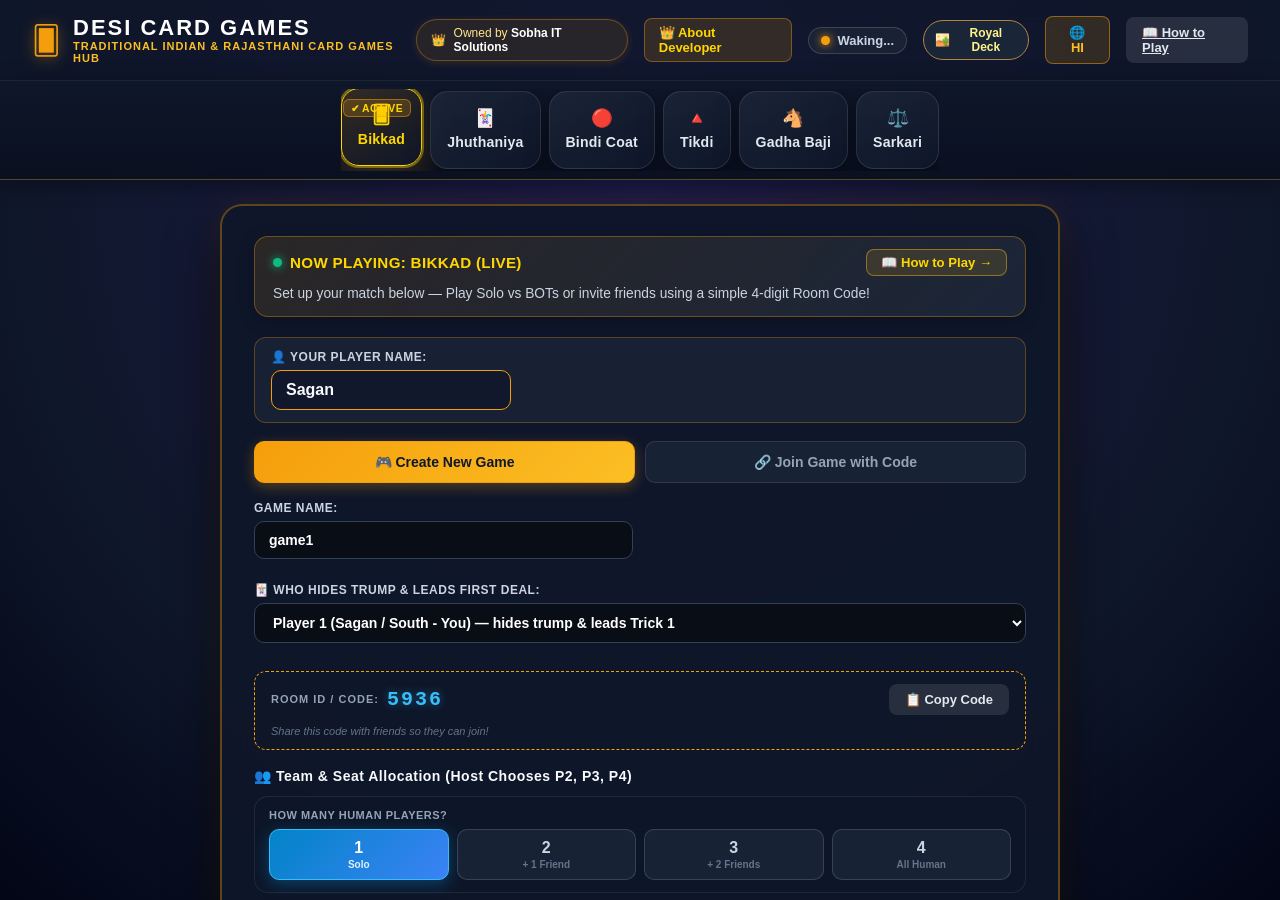
==== frontend/index.html @ 4ce3da9e "Refactor 2nd menu to minimal tabs, contextual How to Play link, and Work in Progress view for Gadha " ====
<!DOCTYPE html>
<html lang="en">
<head>
    <meta charset="UTF-8">
    <meta name="viewport" content="width=device-width, initial-scale=1.0, maximum-scale=1.0, user-scalable=no">
    <title>Desi Card Games - Traditional Indian &amp; Rajasthani Card Games Hub</title>
    <link rel="icon" type="image/svg+xml" href="favicon.svg">
    <link rel="stylesheet" href="style.css?v=29">
    <!-- Google Fonts: Cinzel & Outfit for Royal Rajput Aesthetics -->
    <link rel="preconnect" href="https://fonts.googleapis.com">
    <link rel="preconnect" href="https://fonts.gstatic.com" crossorigin>
    <link href="https://fonts.googleapis.com/css2?family=Cinzel:wght@600;700;800;900&display=swap" rel="stylesheet">

    <!-- PWA & Mobile Web App Meta Tags -->
    <link rel="manifest" href="manifest.webmanifest">
    <meta name="theme-color" content="#0f172a">
    <meta name="mobile-web-app-capable" content="yes">
    <meta name="apple-mobile-web-app-capable" content="yes">
    <meta name="apple-mobile-web-app-status-bar-style" content="black-translucent">
    <meta name="apple-mobile-web-app-title" content="Desi Card Games">
    <link rel="apple-touch-icon" href="icons/icon-192.png">
</head>
<body>
    <div id="app" class="app-container">

        <!-- ==================== VIEW 1: HOME LANDING & NEW GAME SETUP ==================== -->
        <div id="view-home" class="view-container">
            <header class="home-navbar">
                <div class="brand">
                    <span class="logo-icon">🂠</span>
                    <div class="brand-titles">
                        <h1 id="home-brand-title">DESI CARD GAMES</h1>
                        <span class="subtitle" id="home-brand-sub">Traditional Indian &amp; Rajasthani Card Games Hub</span>
                    </div>
                </div>
                <div class="home-nav-actions">
                    <div class="creator-badge-top" onclick="openAboutDeveloperPage()" style="cursor: pointer;" title="About Owner: Sobha IT Solutions (Sagan &amp; Anita Parihariya)">
                        <span class="creator-icon">👑</span>
                        <span>Owned by <strong>Sobha IT Solutions</strong></span>
                    </div>
                    <!-- Direct link to dedicated About Developer page -->
                    <a href="about.html" class="btn btn-sm btn-about-nav" title="Know About Developer Sagan Parihariya &amp; Sobha IT Solutions">
                        👑 About Developer
                    </a>
                    <!-- PWA Install Button (Shown on installable browsers) -->
                    <button id="btn-install-pwa" class="btn btn-sm btn-install-pwa hidden" title="Install App on your device">
                        📲 Install App
                    </button>
                    <!-- Backend Server Connection Status & Settings -->
                    <button id="btn-server-settings" class="btn btn-sm btn-server-pill" title="Server Connection Status &amp; Settings">
                        <span class="server-status-dot" id="server-status-dot"></span>
                        <span id="server-status-label">Server</span>
                    </button>
                    <!-- Playing Card Deck Theme Switcher (Royal Desert / Classic) -->
                    <button id="btn-deck-theme-toggle" class="btn btn-sm btn-deck-pill" title="Switch Playing Card Deck Style (Royal Desert / Classic Vector)">
                        <span id="deck-theme-icon">🏜️</span>
                        <span id="deck-theme-label">Royal Deck</span>
                    </button>
                    <button id="btn-home-lang-toggle" class="btn btn-sm btn-lang-toggle" title="Switch Language (English / Hinglish)">
                        🌐 HI
                    </button>
                    <a href="#" class="btn btn-secondary btn-sm" id="nav-rules-link" onclick="openRulesPage((typeof activeSelectedGame !== 'undefined' ? activeSelectedGame : 'bikkad'));return false;">📖 How to Play</a>
                </div>
            </header>

            <!-- 2nd Horizontal Menu Bar: Small & Minimal Game Tabs -->
            <nav class="home-games-subnav" id="home-games-subnav" aria-label="Game Selector Navigation">
                <div class="games-subnav-container">
                    <div class="games-subnav-tabs" id="game-selector-strip">
                        <button class="game-nav-tab gsel-card gsel-active" id="gsel-bikkad" data-game="bikkad" onclick="switchActiveGame('bikkad')">
                            <span class="tab-icon">🂠</span>
                            <span class="tab-label">Bikkad</span>
                        </button>
                        <button class="game-nav-tab gsel-card" id="gsel-jhuthaniya" data-game="jhuthaniya" onclick="switchActiveGame('jhuthaniya')">
                            <span class="tab-icon">🃏</span>
                            <span class="tab-label">Jhuthaniya</span>
                        </button>
                        <button class="game-nav-tab gsel-card" id="gsel-bindicoat" data-game="bindicoat" onclick="switchActiveGame('bindicoat')">
                            <span class="tab-icon">🔴</span>
                            <span class="tab-label">Bindi Coat</span>
                        </button>
                        <button class="game-nav-tab gsel-card" id="gsel-tikdi" data-game="tikdi" onclick="switchActiveGame('tikdi')">
                            <span class="tab-icon">🔺</span>
                            <span class="tab-label">Tikdi</span>
                        </button>
                        <button class="game-nav-tab gsel-card" id="gsel-gadhabaji" data-game="gadhabaji" onclick="switchActiveGame('gadhabaji')">
                            <span class="tab-icon">🐴</span>
                            <span class="tab-label">Gadha Baji</span>
                        </button>
                        <button class="game-nav-tab gsel-card" id="gsel-sarkari" data-game="sarkari" onclick="switchActiveGame('sarkari')">
                            <span class="tab-icon">⚖️</span>
                            <span class="tab-label">Sarkari</span>
                        </button>
                    </div>
                </div>
            </nav>


            <div class="home-main-layout">
                <!-- 1. Centered Match Setup Console Card (Immediate Action) -->
                <section class="home-setup-card" id="home-setup-card">

                    <!-- Active Game Indicator Banner with Contextual How to Play -->
                    <div class="selected-game-banner" id="selected-game-banner">
                        <div class="banner-top-row">
                            <div class="selected-game-badge">
                                <span class="badge-dot"></span>
                                <span class="badge-text" id="active-game-banner-badge">Now playing Bikkad:</span>
                            </div>
                            <button class="btn-how-to-play-inline" id="btn-how-to-play-inline" onclick="openRulesPage(typeof activeSelectedGame !== 'undefined' ? activeSelectedGame : 'bikkad')">
                                📖 How to Play →
                            </button>
                        </div>
                        <div class="selected-game-desc" id="active-game-banner-desc">Click on <strong>How to Play</strong> to know more about Bikkad rules, scoring &amp; strategy!</div>
                    </div>

                    <!-- Step 1: Your Player Name -->
                    <div class="user-identity-box">
                        <label for="input-your-name" class="identity-label">👤 Your Player Name:</label>
                        <div class="identity-input-row">
                            <input type="text" id="input-your-name" value="Sagan" class="home-input identity-input" placeholder="Enter your name">
                        </div>
                    </div>

                    <!-- Step 2: Tabs for Create vs Join -->
                    <div class="entry-mode-tabs">
                        <button id="tab-btn-create" class="tab-btn active">🎮 Create New Game</button>
                        <button id="tab-btn-join" class="tab-btn">🔗 Join Game with Code</button>
                    </div>

                    <!-- Tab 1: Create Game Content -->
                    <div id="tab-content-create" class="tab-content active">
                        <!-- Quick Game Setup -->
                        <div class="setup-form-grid">
                            <div class="form-group-home">
                                <label for="input-game-name">Game Name:</label>
                                <input type="text" id="input-game-name" value="game1" class="home-input" placeholder="e.g. game1">
                            </div>
                            <div class="form-group-home setup-grid-full">
                                <label for="select-trump-hider">🃏 Who Hides Trump &amp; Leads First Deal:</label>
                                <select id="select-trump-hider" class="home-input home-select">
                                    <option value="P1" selected>Player 1 (Me / South) — I hide trump &amp; lead Trick 1</option>
                                    <option value="P2">Player 2 (West) — Hides trump &amp; leads Trick 1</option>
                                    <option value="P3">Player 3 (North / Partner) — Hides trump &amp; leads Trick 1</option>
                                    <option value="P4">Player 4 (East) — Hides trump &amp; leads Trick 1</option>
                                    <option value="random">🎲 Random (Player 1, 2, 3, or 4 chosen randomly)</option>
                                </select>
                            </div>
                            <div id="group-tikdi-penalty-mode" class="form-group-home setup-grid-full hidden">
                                <label for="select-tikdi-penalty-mode">⚖️ Debt &amp; Penalty Settlement Option:</label>
                                <select id="select-tikdi-penalty-mode" class="home-input home-select">
                                    <option value="choice" selected>⚖️ Per-Debtor Choice — Each player with less tricks picks Tash Khinchai or Extra Tricks</option>
                                    <option value="card_swap">🃏 Force Tash Khinchai — Pull blind cards from debtor &amp; return unwanted</option>
                                    <option value="quota_adjustment">🎯 Force Extra Tricks — Debtor promises &amp; gives extra tricks</option>
                                </select>
                            </div>
                            <div id="group-jhuthaniya-player-count" class="form-group-home setup-grid-full hidden">
                                <label for="select-jhuthaniya-player-count">👥 Total Players (2 to 7 Players):</label>
                                <select id="select-jhuthaniya-player-count" class="home-input home-select">
                                    <option value="2">2 Players (Head-to-Head Duel — 26 cards each)</option>
                                    <option value="3">3 Players (Trio Challenge — 17-18 cards each)</option>
                                    <option value="4" selected>4 Players (Classic Table — 13 cards each)</option>
                                    <option value="5">5 Players (High Stakes — 10-11 cards each)</option>
                                    <option value="6">6 Players (Double Deck 104 Cards — 17-18 cards each)</option>
                                    <option value="7">7 Players (Double Deck 104 Cards — 14-15 cards each)</option>
                                </select>
                            </div>
                        </div>

                        <!-- Unique Room ID Display Banner -->
                        <div class="room-id-banner">
                            <div class="room-id-info">
                                <span class="room-id-label">ROOM ID / CODE:</span>
                                <span class="room-id-val" id="display-room-id">7842</span>
                            </div>
                            <button id="btn-copy-room-id" class="btn btn-secondary btn-sm" title="Copy Room ID to share with friends">📋 Copy Code</button>
                            <span class="room-id-hint">Share this code with friends so they can join!</span>
                        </div>

                        <!-- Seat Setup: 2-Step Flow -->
                        <div class="seat-allocation-header">
                            <h4>👥 Player Setup</h4>
                        </div>

                        <!-- Step 1: How many humans? -->
                        <div class="human-count-row">
                            <span class="human-count-label">How many human players?</span>
                            <div class="human-count-btns">
                                <button class="hcount-btn active" id="hcount-1" onclick="setHumanCount(1)">1<br><small>Solo</small></button>
                                <button class="hcount-btn" id="hcount-2" onclick="setHumanCount(2)">2<br><small>+ 1 Friend</small></button>
                                <button class="hcount-btn" id="hcount-3" onclick="setHumanCount(3)">3<br><small>+ 2 Friends</small></button>
                                <button class="hcount-btn" id="hcount-4" onclick="setHumanCount(4)">4<br><small>All Human</small></button>
                            </div>
                        </div>

                        <!-- Step 2: Which seat(s) are human? (shown only when count > 1) -->
                        <div id="seat-picker-box" class="seat-picker-box hidden">
                            <span class="seat-picker-label">Which seat(s) for human friend(s)?</span>
                            <div class="seat-picker-btns">
                                <button class="spick-btn" id="spick-P3" onclick="toggleSeatPick('P3')">
                                    🔼 North<br><small>P3 · Partner</small>
                                </button>
                                <button class="spick-btn" id="spick-P2" onclick="toggleSeatPick('P2')">
                                    ◀ West<br><small>P2 · Opp 1</small>
                                </button>
                                <button class="spick-btn" id="spick-P4" onclick="toggleSeatPick('P4')">
                                    ▶ East<br><small>P4 · Opp 2</small>
                                </button>
                            </div>
                        </div>

                        <!-- Hidden inputs for backend (still used by handleStartNewGame) -->
                        <input type="hidden" id="select-type-p2" value="ai">
                        <input type="hidden" id="select-type-p3" value="ai">
                        <input type="hidden" id="select-type-p4" value="ai">

                        <!-- Name inputs (shown inline below seat-picker) -->
                        <div id="seat-names-box" class="seat-names-box hidden">
                            <div class="seat-name-row" id="name-row-P3">
                                <span class="seat-name-lbl">🔼 P3 (North/Partner):</span>
                                <input type="text" id="input-name-p3" class="home-input seat-name-input" placeholder="Friend name or leave blank">
                            </div>
                            <div class="seat-name-row" id="name-row-P2">
                                <span class="seat-name-lbl">◀ P2 (West):</span>
                                <input type="text" id="input-name-p2" class="home-input seat-name-input" placeholder="Friend name or leave blank">
                            </div>
                            <div class="seat-name-row" id="name-row-P4">
                                <span class="seat-name-lbl">▶ P4 (East):</span>
                                <input type="text" id="input-name-p4" class="home-input seat-name-input" placeholder="Friend name or leave blank">
                            </div>
                        </div>

                        <!-- Waiting Players Notification Area -->
                        <div id="lobby-waiting-box" class="lobby-waiting-box hidden">
                            <span class="waiting-title">Friends in Room Lobby:</span>
                            <div id="waiting-players-chips" class="waiting-chips"></div>
                        </div>

                        <div class="setup-actions-row">
                            <button id="btn-start-game" class="btn btn-primary btn-xl pulse-btn">🚀 Start Match</button>
                        </div>

                    </div>

                    <!-- Tab 2: Join Game Content -->
                    <div id="tab-content-join" class="tab-content hidden">
                        <div class="join-form-box">
                            <div class="join-icon">🔑</div>
                            <h3>Join an Existing Game</h3>
                            <p class="join-sub">Enter the Unique Game ID provided by the host:</p>
                            <div class="form-group-home join-input-group">
                                <label for="input-join-id">Game ID / Code:</label>
                                <input type="text" id="input-join-id" class="home-input join-code-input" placeholder="e.g. 7842" maxlength="6">
                            </div>
                            <div id="join-status-msg" class="join-status-msg"></div>
                            <div class="setup-actions-row">
                                <button id="btn-submit-join" class="btn btn-primary btn-xl">🔗 Join Game Room</button>
                            </div>
                        </div>
                </section>

                <!-- Work in Progress Card for Gadha Baji & Sarkari -->
                <section class="home-wip-card hidden" id="home-wip-card">
                    <div class="wip-icon-header" id="wip-game-icon">🐴</div>
                    <h2 class="wip-title" id="wip-game-title">Gadha Baji — Work in Progress</h2>
                    <div class="wip-badge">🚧 Under Active Development</div>
                    <p class="wip-desc" id="wip-game-desc">
                        Gadha Baji (Donkey / Get Away) is currently in development with authentic Rajasthani card rules, custom AI bots, and online multiplayer.
                    </p>
                    <div class="wip-alternative-box">
                        <div class="wip-alt-title">✨ While we craft this game, enjoy our live desi card games:</div>
                        <div class="wip-alt-buttons">
                            <button type="button" class="wip-alt-btn" onclick="switchActiveGame('bikkad')">🂠 Play Bikkad</button>
                            <button type="button" class="wip-alt-btn" onclick="switchActiveGame('jhuthaniya')">🃏 Play Jhuthaniya</button>
                            <button type="button" class="wip-alt-btn" onclick="switchActiveGame('tikdi')">🔺 Play Tikdi</button>
                            <button type="button" class="wip-alt-btn" onclick="switchActiveGame('bindicoat')">🔴 Play Bindi Coat</button>
                        </div>
                    </div>
                </section>

                <!-- 2. Cultural & Regional Hero Section (Down Below) -->
                <section class="home-hero-section home-hero-bottom">
                    <div class="hero-badge">🏜️ TRADITIONAL DESI &amp; RAJASTHANI CARD GAMES HUB</div>
                    <h2 class="hero-title">Play Classic Desi Card Games <span class="highlight-gold">Online with Friends</span></h2>
                    <div class="hero-dev-credit">
                        <span class="dev-sparkle">✨</span>
                        <span>Owned &amp; Developed by <strong>Sobha IT Solutions</strong> · Founded by <strong>Sagan &amp; Anita Parihariya</strong></span>
                        <a href="about.html" class="hero-dev-link">👑 Read Developer Journey →</a>
                    </div>
                    <p class="hero-lead">
                        Apne Rajasthan aur Bharat ke sabse lokpriya aur shandar traditional card games ka digital adda! Experience authentic regional rules preserved faithfully, royal court cards, smart bots, and private rooms with friends. Start playing <strong>Bikkad</strong> right now, or explore our other live games like <strong>Jhuthaniya</strong>, <strong>Bindi Coat</strong>, and <strong>Tikdi</strong>!
                    </p>
                </section>

                <!-- 3. Cultural & Platform Pillars Grid -->
                <section class="home-pillars-section">
                    <div class="rules-highlight-grid" id="rules-section">
                        <div class="rule-card">
                            <span class="rule-icon">👑</span>
                            <h4>Authentic Regional Rules</h4>
                            <p>Traditional rules, scoring ladders, and trick formats preserved faithfully from real village card traditions.</p>
                        </div>
                        <div class="rule-card">
                            <span class="rule-icon">🎴</span>
                            <h4>Classic Royal Playing Cards</h4>
                            <p>High-resolution vector cards with traditional reversible Jack, Queen, and King royal artwork.</p>
                        </div>
                        <div class="rule-card">
                            <span class="rule-icon">👥</span>
                            <h4>Multiplayer &amp; Smart BOTs</h4>
                            <p>Create instant 4-digit code rooms to play with friends, or enjoy smart solo play against adaptive bots.</p>
                        </div>
                        <div class="rule-card">
                            <span class="rule-icon">🏜️</span>
                            <h4>Cultural Heritage Mission</h4>
                            <p>Crafted with love by Sobha IT Solutions to preserve, celebrate, and digitize Rajasthan and India's traditional card games.</p>
                        </div>
                    </div>
                </section>

                <!-- 5. Developer & Studio Showcase Card (Links to dedicated about.html) -->
                <section class="home-about-teaser" id="home-about-teaser">
                    <div class="about-teaser-card" onclick="window.location.href='about.html'" title="Click to view full developer story, achievements &amp; journey">
                        <div class="teaser-photo-wrap">
                            <img src="assets/sagan-profile.png" alt="Sagan Pariyar - Principal Data Engineer" class="teaser-dev-img">
                        </div>
                        <div class="about-teaser-left">
                            <div class="about-teaser-badge">
                                <span class="teaser-crown">👑</span>
                                <span>Firm Owner: <strong>Sobha IT Solutions</strong></span>
                                <span class="teaser-verified-pill">✔ Principal Data Engineer @ Itron</span>
                                <span class="teaser-rajasthan-pill">🏜️ Born &amp; Rooted in Rajasthan</span>
                            </div>
                            <h3 class="about-teaser-name">Crafted by Sagan Pariyar &amp; Anita Parihariya</h3>
                            <div class="about-teaser-sub">Principal Data Engineer @ Itron · Founders of <strong>Sobha IT Solutions</strong></div>
                            <p class="about-teaser-desc about-en-text">
                                Architected by Sagan Pariyar (Principal Data Engineer @ Itron, Enterprise Lakehouse &amp; MLOps Architect) and Anita Parihariya to elevate India and Rajasthan's beloved traditional card games into zero-latency digital masterpieces.
                            </p>
                            <p class="about-teaser-desc about-hi-text">
                                सगन परिहारिया (Itron में प्रिंसिपल डेटा इंजीनियर, एंटरप्राइज लेकहाउस एवं एमएलऑप्स आर्किटेक्ट) एवं अनिता परिहारिया द्वारा राजस्थान और भारत के पारंपरिक खेलों को सहेजने का आधुनिक प्रयास।
                            </p>
                            <div class="about-teaser-tags">
                                <span class="teaser-pill">🏛️ Principal Data Engineer @ Itron</span>
                                <span class="teaser-pill">☁️ Databricks &amp; AWS Lakehouse</span>
                                <span class="teaser-pill">🤖 Enterprise GenAI &amp; MLOps</span>
                                <span class="teaser-pill">🎓 B.Tech (VJTI) · 95% Polytechnic Honors</span>
                            </div>
                        </div>
                        <div class="about-teaser-right">
                            <a href="about.html" class="btn btn-warning btn-md about-teaser-btn">
                                👑 Developer Journey &amp; Achievements →
                            </a>
                        </div>
                    </div>
                </section>
            </div>

            <!-- Home Footer Attribution -->
            <footer class="home-footer">
                <div class="footer-content">
                    <span class="footer-state" id="home-footer-brand">🏜️ <strong>Desi Card Games Hub</strong> · Traditional Indian &amp; Rajasthani Card Games Collection</span>
                    <span class="footer-sep">•</span>
                    <span class="footer-dev" id="home-footer-dev">Owned &amp; Developed with passion by <strong>Sobha IT Solutions</strong> (Sagan &amp; Anita Parihariya)</span>
                    <span class="footer-sep">•</span>
                    <button class="footer-about-btn" id="footer-about-btn" onclick="openAboutDeveloperPage()" title="Know About Sobha IT Solutions">
                        👑 About: <strong>Sobha IT Solutions</strong>
                    </button>
                </div>
            </footer>
        </div>

        <!-- ==================== VIEW 3: GAME RULES PAGE ==================== -->
        <div id="view-rules" class="view-container hidden">
            <header class="rules-navbar">
                <button id="btn-rules-back" class="btn btn-secondary btn-sm" onclick="closeRulesPage()">← Back</button>
                <div class="rules-nav-title">
                    <span id="rules-game-icon" class="rules-game-icon-nav">🂠</span>
                    <span id="rules-game-name-nav">Bikkad</span>
                    <span id="rules-subtitle-nav" class="rules-subtitle-nav">Rules &amp; How to Play</span>
                </div>
                <div class="rules-nav-right">
                    <button id="btn-rules-lang" class="btn btn-sm btn-lang-toggle" onclick="toggleRulesLang()">🌐 HI</button>
                    <button id="btn-rules-play" class="btn btn-primary btn-sm" onclick="closeRulesPage();if(typeof startActiveGame==='function'){startActiveGame();}else{switchActiveGame(currentRulesGame);}">▶ Play Now</button>
                </div>
            </header>

            <!-- Rules Content Area -->
            <div class="rules-body">
                <!-- Game Banner -->
                <div class="rules-game-banner" id="rules-game-banner">
                    <div class="rules-banner-icon" id="rules-banner-icon">🂠</div>
                    <div class="rules-banner-info">
                        <div class="rules-banner-name" id="rules-banner-name">Bikkad</div>
                        <div class="rules-banner-tagline" id="rules-banner-tagline">Apna Rajasthan ka traditional pot-sweep card game</div>
                        <div class="rules-banner-meta" id="rules-banner-meta">4 Players · 52 Cards · Hidden Trump</div>
                    </div>
                </div>

                <!-- Rules Tabs -->
                <div class="rules-tab-bar">
                    <button class="rules-tab-btn active" id="rtab-objective" onclick="switchRulesTab('objective')">🎯 Objective</button>
                    <button class="rules-tab-btn" id="rtab-rules" onclick="switchRulesTab('rules')">📋 Game Rules</button>
                    <button class="rules-tab-btn" id="rtab-explore" onclick="switchRulesTab('explore')">🖼️ Explore App</button>
                    <button class="rules-tab-btn" id="rtab-howtoplay" onclick="switchRulesTab('howtoplay')">🎮 How to Play</button>
                    <button class="rules-tab-btn" id="rtab-tips" onclick="switchRulesTab('tips')">💡 Tips</button>
                </div>

                <!-- Rules Content -->
                <div class="rules-content-area" id="rules-content-area">
                    <!-- Dynamically rendered by JS -->
                </div>
            </div>
        </div>

        <!-- ==================== VIEW 4: ABOUT DEVELOPER & FIRM PAGE (SOBHA IT SOLUTIONS) ==================== -->
        <div id="view-about" class="view-container hidden">
            <header class="about-navbar">
                <button id="btn-about-back" class="btn btn-secondary btn-sm" onclick="closeAboutDeveloperPage()">← Back</button>
                <div class="about-nav-title">
                    <span class="about-nav-icon">👑</span>
                    <span class="about-nav-name">Sobha IT Solutions</span>
                    <span class="about-subtitle-nav">Owned by Sagan &amp; Anita Parihariya</span>
                </div>
                <div class="about-nav-right">
                    <button id="btn-about-lang" class="btn btn-sm btn-lang-toggle" onclick="toggleAboutLang()">🌐 HI</button>
                    <button class="btn btn-primary btn-sm" onclick="closeAboutDeveloperPage()">▶ Play Games</button>
                </div>
            </header>

            <div class="about-body">
                <!-- Hero Profile Card -->
                <div class="about-hero-card">
                    <div class="about-avatar-emblem">
                        <span class="about-avatar-crown">👑</span>
                        <span class="about-avatar-initials">SIS</span>
                    </div>
                    <div class="about-hero-info">
                        <h2 class="about-hero-name">
                            <span>Sobha IT Solutions</span>
                            <span class="about-pill pill-gold">Owner &amp; Technology Firm</span>
                        </h2>
                        <div class="about-hero-title">Owned &amp; Founded by <strong>Sagan Parihariya &amp; Anita Parihariya</strong></div>
                        <div class="about-hero-tagline about-en-text">
                            "Preserving, digitizing, and elevating India's traditional card games into high-performance, real-time multiplayer digital experiences."
                        </div>
                        <div class="about-hero-tagline about-hi-text">
                            "शोभा आईटी सॉल्यूशंस (स्वामित्व: सगन एवं अनिता परिहारिया) — भारत और राजस्थान के पारंपरिक पत्तों के खेलों को सहेजना और उन्हें आधुनिक रियल-टाइम डिजिटल मंच पर जीवंत करना।"
                        </div>
                        <div class="about-pills-row">
                            <span class="about-pill pill-gold">👑 Owned by Sagan &amp; Anita Parihariya</span>
                            <span class="about-pill pill-gold">🏜️ Born &amp; Rooted in Rajasthan</span>
                            <span class="about-pill">🏛️ Cultural Heritage Champion</span>
                            <span class="about-pill">⚡ Distributed Systems &amp; IT Solutions</span>
                            <span class="about-pill">♠️ Game Theory &amp; Algorithmic Engines</span>
                            <span class="about-pill pill-gold">👑 Made for Desi Gamers</span>
                        </div>
                    </div>
                </div>

                <!-- Story & Cultural Heritage Card -->
                <div class="about-card">
                    <h3 class="about-card-title">
                        <span>🏜️</span>
                        <span class="about-en-text">Firm Ownership, Rajasthani Roots &amp; Cultural Mission</span>
                        <span class="about-hi-text">फर्म स्वामित्व, राजस्थानी जड़ें एवं सांस्कृतिक प्रेरणा</span>
                    </h3>
                    <div class="about-en-text">
                        <p>
                            <strong>Sobha IT Solutions</strong> is a premier technology and software solutions firm founded and owned by <strong>Sagan Parihariya and Anita Parihariya</strong>. Grounded in the heart and timeless heritage of <strong>Rajasthan</strong>, Sagan and Anita established Sobha IT Solutions with a proud cultural and technical vision: delivering high-craftsmanship distributed systems while actively preserving India's rich regional heritage.
                        </p>
                        <p>
                            Growing up surrounded by the lively evening baithaks, monsoon courtyard gatherings, and village choupals of Rajasthan, Sagan and Anita experienced firsthand the electric thrill, sharp intellect, and profound community bonding that traditional Indian card games generate.
                        </p>
                        <p>
                            Recognizing that in an era dominated by imported Western digital card games, India's own brilliant, centuries-old games—such as <strong>Bikkad (Double Sir)</strong>, <strong>Tikdi (3-2-5)</strong>, <strong>Bindi Coat (Mendikot / Dehla Pakad)</strong>, and <strong>Jhuthaniya (Bluff)</strong>—were at risk of digital neglect, Sobha IT Solutions embarked on this passionate engineering endeavor: to preserve every regional nuance, mathematical ladder, and authentic Rajasthani terminology into an uncompromising, zero-friction, real-time multiplayer digital gaming platform.
                        </p>
                        <p>
                            Combining deep engineering craftsmanship with an abiding love for their native soil, Sagan and Anita Parihariya architected every module of this platform under Sobha IT Solutions with zero external bloat, sub-millisecond responsiveness, and authentic local art, ensuring that players whether in Jaipur, Jodhpur, rural villages, or across the global diaspora can relive the joyful camaraderie of Rajasthan's traditional card tables.
                        </p>
                    </div>
                    <div class="about-hi-text">
                        <p>
                            <strong>शोभा आईटी सॉल्यूशंस (Sobha IT Solutions)</strong> एक प्रतिष्ठित आईटी एवं सॉफ्टवेयर सॉल्यूशंस फर्म है, जिसका पूर्ण स्वामित्व और संचालन <strong>सगन परिहारिया एवं अनिता परिहारिया (Sagan and Anita Parihariya)</strong> द्वारा किया जाता है। वीरधरा <strong>राजस्थान</strong> की समृद्ध संस्कृति और माटी से गहराई से जुड़े सगन और अनिता परिहारिया ने आधुनिक तकनीकी कौशल और अपनी सांस्कृतिक जड़ों को सहेजने के पावन संकल्प के साथ इस फर्म की स्थापना की।
                        </p>
                        <p>
                            राजस्थान के गांवों, चौपालों और त्योहारों की बैठकों में पत्तों के खेल केवल समय बिताने का साधन नहीं, बल्कि तीव्र बुद्धि, रणनीति और आपसी स्नेह का महापर्व हुआ करते थे।
                        </p>
                        <p>
                            आधुनिक डिजिटल युग में जब विदेशी खेलों का बोलबाला हो रहा था, तब शोभा आईटी सॉल्यूशंस के माध्यम से सगन एवं अनिता परिहारिया ने संकल्प लिया कि हमारे राजस्थान और भारत के प्राचीन खेल—जैसे <strong>बिक्कड़</strong>, <strong>तिकड़ी (3-2-5)</strong>, <strong>मेंदीकोट / बिंदी कोट (देहला पकड़)</strong> और <strong>झूठणिया (Bluff)</strong>—को अत्याधुनिक तकनीक के साथ सहेजा जाए।
                        </p>
                        <p>
                            उन्होंने अपनी तकनीकी विशेषज्ञता और अपनी मिट्टी के प्रति निष्ठा को मिलाकर इस डिजिटल हब का निर्माण किया—ताकि राजस्थान से लेकर दुनिया के किसी भी कोने में बैठे लोग अपनी जड़ों और चौपाल की मिठास को उसी उत्साह और शुद्धता के साथ जी सकें।
                        </p>
                    </div>
                </div>

                <!-- Technical Craftsmanship & Architecture Card -->
                <div class="about-card">
                    <h3 class="about-card-title">
                        <span>⚡</span>
                        <span class="about-en-text">Engineering &amp; System Architecture</span>
                        <span class="about-hi-text">तकनीकी वास्तुकला एवं इंजीनियरिंग</span>
                    </h3>
                    <div class="about-en-text">
                        <p>
                            Built with an uncompromising standard for engineering craftsmanship, the platform prioritizes real-time responsiveness, modular game state isolation, and zero-dependency client execution:
                        </p>
                    </div>
                    <div class="about-hi-text">
                        <p>
                            इस प्लेटफार्म को आधुनिक सॉफ्टवेयर इंजीनियरिंग के सर्वोच्च मानकों पर तैयार किया गया है—जहां तेज गति, डेटा की सुरक्षा और किसी भी डिवाइस पर बिना रुकावट चलने की क्षमता सर्वोपरि है:
                        </p>
                    </div>

                    <div class="about-tech-grid">
                        <div class="about-tech-box">
                            <span class="about-tech-icon">🌐</span>
                            <div class="about-tech-name">Real-Time WebSocket Core</div>
                            <p class="about-tech-desc about-en-text">High-concurrency asynchronous room coordination powered by Python and FastAPI. Features automatic heartbeats, reconnect recovery, and sub-millisecond card broadcast latency.</p>
                            <p class="about-tech-desc about-hi-text">पायथन और फास्टएपीआई (FastAPI) पर आधारित हाई-परफॉर्मेंस वेबसॉकेट्स। ऑटो-रीकनेक्ट और बिना किसी लैग के लाइव मल्टीप्लेयर गेमप्ले।</p>
                        </div>
                        <div class="about-tech-box">
                            <span class="about-tech-icon">🧠</span>
                            <div class="about-tech-name">Algorithmic Bot Intelligence</div>
                            <p class="about-tech-desc about-en-text">Heuristic decision trees custom-modeled for each Indian game: pot sweep calculations in Bikkad, trick ladder debt management in Tikdi, team 10s defense in Mendikot, and probabilistic bluffing in Jhuthaniya.</p>
                            <p class="about-tech-desc about-hi-text">प्रत्येक खेल के नियमों के अनुसार तैयार की गई स्मार्ट बॉट AI—ताकि सोलो खेलते समय भी असली इंसान जैसी रणनीति और चुनौती का अनुभव हो।</p>
                        </div>
                        <div class="about-tech-box">
                            <span class="about-tech-icon">🎨</span>
                            <div class="about-tech-name">Handcrafted Vector Graphics</div>
                            <p class="about-tech-desc about-en-text">Custom scalable SVG playing card deck with authentic Rajasthani Bandhani textile patterns, high-contrast red/black suits, reversible court cards, and 60fps hardware-accelerated animations.</p>
                            <p class="about-tech-desc about-hi-text">पारंपरिक राजस्थानी बंधेज और शाही दरबारी शैली में हाथ से तैयार किए गए वेक्टर कार्ड्स, जो किसी भी स्क्रीन पर एकदम साफ और खूबसूरत दिखते हैं।</p>
                        </div>
                        <div class="about-tech-box">
                            <span class="about-tech-icon">📱</span>
                            <div class="about-tech-name">Zero-Bloat PWA Architecture</div>
                            <p class="about-tech-desc about-en-text">Lightweight vanilla ES6+ architecture without bulky frontend frameworks. Installable Progressive Web App with offline service workers, responsive touch controls, and zero installation friction.</p>
                            <p class="about-tech-desc about-hi-text">बिना किसी भारी लाइब्रेरी के तैयार किया गया हल्का और तेज वेब ऐप। मोबाइल या कंप्यूटर पर सीधे इंस्टॉल करें और बिना रुकावट खेलें।</p>
                        </div>
                    </div>
                </div>

                <!-- The Traditional Games Showcase -->
                <div class="about-card">
                    <h3 class="about-card-title">
                        <span>🂠</span>
                        <span class="about-en-text">Preserved Traditional Games</span>
                        <span class="about-hi-text">सहेजे गए पारंपरिक खेल संग्रह</span>
                    </h3>
                    <div class="about-games-grid">
                        <div class="about-game-box">
                            <div class="about-game-header">
                                <span class="about-game-icon">🂠</span>
                                <span class="about-game-name">Bikkad (बिक्कड़)</span>
                            </div>
                            <div class="about-game-sub about-en-text">Rajasthan's legendary pot-sweep game. 4 players, 52 cards, hidden trump, carryover pot sweeps, and the daring 13-trick solo Tera contract.</div>
                            <div class="about-game-sub about-hi-text">राजस्थान का प्रसिद्ध पोट-स्वीप खेल। 4 खिलाड़ी, 52 पत्ते, छुपा हुआ हुकुम और रोमांचक 13-हाथ का तेरा कॉन्ट्रैक्ट।</div>
                        </div>
                        <div class="about-game-box">
                            <div class="about-game-header">
                                <span class="about-game-icon">🃏</span>
                                <span class="about-game-name">Tikdi / 3-2-5 (तिकड़ी)</span>
                            </div>
                            <div class="about-game-sub about-en-text">Strategic 3-player 30-card classic. Inspect your first 5 cards to choose Trump, master the 3-2-5 target ladder, and draw cards from indebted rivals.</div>
                            <div class="about-game-sub about-hi-text">3 खिलाड़ियों का रणनीतिक 30 पत्तों का खेल। पहले 5 पत्ते देखकर हुकुम चुनें और 3-2-5 के स्कोरिंग लैडर पर जीत हासिल करें।</div>
                        </div>
                        <div class="about-game-box">
                            <div class="about-game-header">
                                <span class="about-game-icon">👑</span>
                                <span class="about-game-name">Bindi Coat (मेंदीकोट)</span>
                            </div>
                            <div class="about-game-sub about-en-text">India's premier 4-player team trick clash (Dehla Pakad). Work with your partner to capture all four 10s (Dehla) to execute an honorable White Coat sweep.</div>
                            <div class="about-game-sub about-hi-text">4 खिलाड़ियों का 2v2 टीम खेल (देहला पकड़)। अपने साथी के साथ मिलकर चारों 10 (देहले) जीतें और ऐतिहासिक सफेद कोट बनाएं।</div>
                        </div>
                        <div class="about-game-box">
                            <div class="about-game-header">
                                <span class="about-game-icon">🎭</span>
                                <span class="about-game-name">Jhuthaniya (झूठणिया)</span>
                            </div>
                            <div class="about-game-sub about-en-text">High-stakes psychological bluff and challenge gameplay. Discard cards face-down, bluff your way to an empty hand, or challenge rivals at the right moment.</div>
                            <div class="about-game-sub about-hi-text">मनोवैज्ञानिक दांव-पेंच और ब्लफ का रोमांचक खेल। अपने पत्ते उलटे फेंकें, चाल चलें और सामने वाले का झूठ पकड़कर खेल पलटें।</div>
                        </div>
                    </div>
                </div>

                <!-- Philosophy & Values Card -->
                <div class="about-card">
                    <h3 class="about-card-title">
                        <span>🌟</span>
                        <span class="about-en-text">Philosophy &amp; Guiding Principles</span>
                        <span class="about-hi-text">मूल सिद्धांत और प्रतिबद्धता</span>
                    </h3>
                    <div class="about-values-list">
                        <div class="about-value-item">
                            <span class="about-value-icon">🛡️</span>
                            <div class="about-value-content">
                                <div class="about-value-title about-en-text">100% Free, Ad-Free &amp; Community-Focused</div>
                                <div class="about-value-title about-hi-text">100% नि:शुल्क, विज्ञापन-रहित और शुद्ध अनुभव</div>
                                <p class="about-value-desc about-en-text">Built purely for the love of traditional gaming and cultural heritage. Zero intrusive popups, zero microtransactions, and zero tracking.</p>
                                <p class="about-value-desc about-hi-text">यह मंच खेल भावना और संस्कृति के सम्मान में बनाया गया है। बिना किसी विज्ञापन, बिना किसी शुल्क और बिना किसी रुकावट के पूरी तरह मुफ्त।</p>
                            </div>
                        </div>
                        <div class="about-value-item">
                            <span class="about-value-icon">🏛️</span>
                            <div class="about-value-content">
                                <div class="about-value-title about-en-text">Uncompromising Rule Fidelity</div>
                                <div class="about-value-title about-hi-text">प्रामाणिक और असली नियमों का पालन</div>
                                <p class="about-value-desc about-en-text">Every game logic module is vetted against authentic village rules, preserving regional terminology and traditional scoring ladders faithfully.</p>
                                <p class="about-value-desc about-hi-text">प्रत्येक खेल के नियम वास्तविक गांव-देहात के बुजुर्गों और पारंपरिक खिलाड़ियों के नियमों के अनुरूप बारीकी से लिखे गए हैं।</p>
                            </div>
                        </div>
                        <div class="about-value-item">
                            <span class="about-value-icon">🤝</span>
                            <div class="about-value-content">
                                <div class="about-value-title about-en-text">Inclusive, Accessible &amp; Seamless</div>
                                <div class="about-value-title about-hi-text">सरल, सहज और हर डिवाइस के अनुकूल</div>
                                <p class="about-value-desc about-en-text">Designed to run flawlessly on basic smartphones as well as ultra-wide monitors with low data consumption and instant 4-digit room sharing.</p>
                                <p class="about-value-desc about-hi-text">चाहे छोटा मोबाइल हो या बड़ा लैपटॉप, कम इंटरनेट में भी तुरंत 4 अंकों के रूम कोड से दोस्तों के साथ खेलने की पूरी सुविधा।</p>
                            </div>
                        </div>
                    </div>

                    <!-- Quote Box -->
                    <div class="about-quote-box">
                        <span class="about-en-text">"Preserving our cultural games is not just about writing code; it is about keeping the warmth, laughter, and camaraderie of our traditional village baithaks alive in the digital era."</span>
                        <span class="about-hi-text">"हमारे पारंपरिक खेलों को सहेजना सिर्फ कोड लिखना नहीं है; यह हमारे चौपालों और बैठकों की मिठास, हंसी और आपसी भाईचारे को नए युग में जिंदा रखने की एक कोशिश है।"</span>
                        <span class="about-quote-author">— Sagan &amp; Anita Parihariya (Sobha IT Solutions)</span>
                    </div>
                </div>

                <!-- Bottom Back / Play Button -->
                <div class="about-actions-bottom">
                    <button class="btn btn-primary btn-lg" onclick="closeAboutDeveloperPage()">
                        🎮 Play Desi Card Games Now
                    </button>
                </div>
            </div>
        </div>

        <!-- ==================== VIEW 2: CASINO TABLE GAME ARENA ==================== -->
        <div id="view-table" class="view-container hidden">
            <!-- Standardized In-Game Header Navbar -->
            <header class="navbar" id="table-navbar">
                <!-- Zone 1: Brand & Active Game Identity -->
                <div class="brand">
                    <span class="logo-icon" id="header-game-icon">🂠</span>
                    <div class="brand-titles">
                        <h1 id="header-game-title">BIKKAD</h1>
                        <span class="subtitle" id="header-game-sub">Apna Rajasthan Ka Bikkad</span>
                    </div>
                    <div class="badge game-badge" id="game-name-badge" title="Room & Match Info">🏷️ game1</div>
                </div>
                
                <!-- Zone 2: Standardized Center Status Pills -->
                <div class="header-status">
                    <div class="badge dealer-badge" id="dealer-badge" title="Dealer Info">🃏 Dealer: Sagan (0 pts)</div>
                    <div class="badge mode-badge hidden" id="mode-badge" title="Game Context">Contract: 🃏 Regular</div>
                    <div class="badge turn-badge" id="turn-badge" title="Active Turn / Phase">Turn: Sagan</div>
                </div>

                <!-- Zone 3: Standardized Action & Options Group -->
                <div class="header-actions">
                    <!-- Contextual Next Deal Button (Appears prominently when deal completes) -->
                    <button id="btn-next-deal" class="btn btn-header-icon btn-next-deal-header hidden" title="Next Deal (Proceed to next round)">
                        <span class="btn-icon">⏭</span> <span class="btn-label">Next Deal</span>
                    </button>

                    <!-- Core Quick Utilities -->
                    <button id="btn-go-home" class="btn btn-header-icon btn-secondary" title="Exit to Games Hub">
                        <span class="btn-icon">🏠</span> <span class="btn-label">Home</span>
                    </button>
                    <button id="btn-toggle-scoreboard" class="btn btn-header-icon btn-secondary btn-score-toggle" title="View Scoreboard & Match Logs">
                        <span class="btn-icon">📊</span> <span class="btn-label" id="mobile-score-pill">Score</span>
                    </button>
                    <button id="btn-table-how-to-play" class="btn btn-header-icon btn-secondary" onclick="openRulesPage((typeof currentGameType !== 'undefined' ? currentGameType : activeSelectedGame));return false;" title="How to Play & Rules">
                        <span class="btn-icon">📖</span> <span class="btn-label">Rules</span>
                    </button>
                    <button id="btn-lang-toggle" class="btn btn-header-icon btn-lang-toggle" title="Switch Language (English / Hinglish)">
                        🌐 HI
                    </button>
                    <button id="btn-sound" class="btn btn-header-icon btn-secondary" title="Toggle Sound">
                        <span class="btn-icon" id="sound-icon">🔊</span>
                    </button>

                    <!-- Standardized Game Options Dropdown -->
                    <div class="header-menu-wrap">
                        <button id="btn-game-options-toggle" class="btn btn-header-icon btn-options-toggle" title="Game Options & Settings">
                            <span class="btn-icon">⚙</span> <span class="btn-label">Options</span> <span class="menu-caret">▾</span>
                        </button>
                        <div id="game-options-dropdown" class="game-options-dropdown hidden">
                            <div class="dropdown-header-title">Game Options</div>
                            <button id="btn-restart-deal" class="dropdown-menu-item" title="Restart Deal (Redeal current hand)">
                                <span class="d-icon">🔁</span>
                                <div class="d-text">
                                    <span class="d-title btn-label">Restart Deal</span>
                                    <span class="d-sub">Redeal current hand from scratch</span>
                                </div>
                            </button>
                            <button id="btn-header-new-game" class="dropdown-menu-item" title="New Game (Start fresh from 0 pts)">
                                <span class="d-icon">🔄</span>
                                <div class="d-text">
                                    <span class="d-title btn-label">New Game</span>
                                    <span class="d-sub">Reset scores and setup new room</span>
                                </div>
                            </button>
                            <div class="dropdown-sep"></div>
                            <button id="btn-menu-deck-toggle" class="dropdown-menu-item" title="Switch Playing Card Style">
                                <span class="d-icon" id="menu-deck-icon">🏜️</span>
                                <div class="d-text">
                                    <span class="d-title" id="menu-deck-title">Deck Style: Royal Desert</span>
                                    <span class="d-sub">Toggle between Royal Rajasthani &amp; Classic Vector</span>
                                </div>
                            </button>
                            <div class="dropdown-sep"></div>
                            <button id="btn-config" class="dropdown-menu-item" title="Lobby & Bot Settings">
                                <span class="d-icon">🛠️</span>
                                <div class="d-text">
                                    <span class="d-title">Bot & AI Settings</span>
                                    <span class="d-sub">Configure Ollama AI & speeds</span>
                                </div>
                            </button>
                            <div class="dropdown-sep"></div>
                            <button id="btn-menu-about-dev" class="dropdown-menu-item" onclick="openAboutDeveloperPage()" title="About Sobha IT Solutions (Sagan &amp; Anita Parihariya)">
                                <span class="d-icon">👑</span>
                                <div class="d-text">
                                    <span class="d-title">About Sobha IT Solutions</span>
                                    <span class="d-sub">Owned by Sagan &amp; Anita Parihariya</span>
                                </div>
                            </button>
                            <div class="dropdown-sep"></div>
                            <button id="btn-menu-exit-home" class="dropdown-menu-item item-danger" title="Return to Home Screen" onclick="document.getElementById('btn-go-home').click();">
                                <span class="d-icon">🚪</span>
                                <div class="d-text">
                                    <span class="d-title">Leave Game</span>
                                    <span class="d-sub">Exit table and return to lobby</span>
                                </div>
                            </button>
                        </div>
                    </div>
                </div>
            </header>

            <!-- Hidden Trump Selector Notification Banner (Phase 1: 5 Cards) -->
            <div id="trump-hide-banner" class="trump-hide-banner hidden">
                <span class="banner-title">🃏 YOU ARE ELDEST HAND:</span>
                <span class="banner-sub">First 5 cards dealt! Click 1 card below to hide as the Trump Card.</span>
            </div>

            <!-- Game Announcement Banner (Toast / Alert for Tera declarations, etc.) -->
            <div id="game-announcement-banner" class="game-announcement-banner hidden" title="Click to dismiss">
                <div class="announcement-content">
                    <span class="announcement-icon">📢</span>
                    <div class="announcement-text">
                        <div class="announcement-title" id="announcement-title">Kabir declared TERA!</div>
                        <div class="announcement-sub" id="announcement-sub">Played cards returned to hands. Kabir leads the first card!</div>
                    </div>
                </div>
                <button id="btn-close-announcement" class="btn-close-banner" aria-label="Close Announcement">✕</button>
            </div>

            <!-- Trump Reveal Flash Announcement Toast -->
            <div id="trump-reveal-toast" class="trump-reveal-toast hidden" title="Click to dismiss">
                <div class="trump-reveal-content">
                    <div class="trump-reveal-icon-box">
                        <span class="trump-horn">🎺</span>
                    </div>
                    <div class="trump-reveal-details">
                        <div class="trump-reveal-tag">RANG KHUL GAYA • TRUMP REVEALED</div>
                        <div class="trump-reveal-caller" id="trump-reveal-caller">G. Dinesh demanded Trump Show!</div>
                        <div class="trump-reveal-suit-row">
                            <span class="trump-reveal-suit-lbl">Active Trump:</span>
                            <span class="trump-reveal-suit-val" id="trump-reveal-suit-val">♦ DIAMONDS</span>
                        </div>
                    </div>
                    <div class="trump-reveal-card-box" id="trump-reveal-card-box"></div>
                    <button id="btn-close-trump-reveal" class="btn-close-reveal" aria-label="Dismiss">✕</button>
                </div>
            </div>

            <!-- Main Body: Table + Sidebar -->
            <main class="main-content">
                <!-- Casino Felt Table View -->
                <div class="felt-table-wrapper">
                <div class="felt-table">
                    <!-- Top-Left Corner: Hidden Trump Card Slot -->
                    <div class="trump-slot-box" id="trump-slot">
                        <div class="slot-label" id="trump-slot-label">HIDDEN TRUMP</div>
                        <div class="card-slot" id="trump-card-container">
                            <!-- Card SVG placed here -->
                        </div>
                        <div id="trump-revealed-caller-badge" class="trump-caller-badge hidden">
                            <span class="caller-icon">🔓</span>
                            <span id="trump-caller-name">Show: G. Dinesh</span>
                        </div>
                        <button id="btn-demand-cut" class="btn btn-warning btn-sm hidden">🔓 Open Trump</button>
                        <button id="btn-declare-runtime-trump" class="btn btn-primary btn-sm hidden">🎯 Pick Trump</button>
                        <button id="btn-ask-trump" class="btn btn-warning btn-sm hidden">🎺 Ask Trump</button>
                    </div>

                    <!-- Top-Right Corner: Center Pot Accumulator (Sized Identically to Trump Slot) -->
                    <div class="pot-accumulator-box" id="pot-accumulator-box">
                        <div class="slot-label pot-title">POT</div>
                        <div class="pot-slot-card">
                            <div class="pot-cards-metric">
                                <span class="pot-val" id="pot-cards-val">0</span>
                                <span class="pot-lbl">Cards</span>
                            </div>
                            <div class="pot-sub-metric">
                                <span id="pot-tricks-val">0</span> Trk
                            </div>
                        </div>
                        <div class="pot-count-legacy" id="pot-count" style="display:none;">0 CARDS</div>
                        <div class="pot-streak-pill hidden" id="pot-streak"></div>
                    </div>
                    
                    <!-- North Seat (P3 - Team A) -->
                    <div class="seat seat-north" id="seat-P3">
                        <div class="player-info" id="player-info-P3">
                            <div class="seat-role-tags" id="role-P3"></div>
                            <span class="player-name" id="name-P3">P3 (North - Team A)</span>
                            <span class="card-count" id="count-P3">13 cards</span>
                        </div>
                        <div class="hand-container hand-hidden" id="hand-P3"></div>
                    </div>

                    <!-- West Seat (P2 - Team B) -->
                    <div class="seat seat-west" id="seat-P2">
                        <div class="player-info" id="player-info-P2">
                            <div class="seat-role-tags" id="role-P2"></div>
                            <span class="player-name" id="name-P2">P2 (West - Team B)</span>
                            <span class="card-count" id="count-P2">13 cards</span>
                        </div>
                        <div class="hand-container hand-hidden" id="hand-P2"></div>
                    </div>

                    <!-- Center Play Arena -->
                    <div class="center-arena" id="center-area">
                        <!-- Played Cards in Trick (4 visible table slots) -->
                        <div class="trick-arena">
                            <div class="trick-card-slot slot-north" id="trick-P3"></div>
                            <div class="trick-card-slot slot-west" id="trick-P2"></div>
                            <div class="trick-card-slot slot-east" id="trick-P4"></div>
                            <div class="trick-card-slot slot-south" id="trick-P1"></div>
                        </div>

                        <!-- Dedicated Jhuthaniya Arena (Bluff / Cheat Game) -->
                        <div id="jhuthaniya-arena" class="jhuthaniya-arena hidden">
                            <!-- Players Roster Bar for 2-7 players -->
                            <div id="jhuthaniya-roster" class="jhuthaniya-roster"></div>

                            <!-- Center Pot & Action Controls -->
                            <div class="jhuthaniya-center-board">
                                <!-- Center Pot Card Pile -->
                                <div class="jh-pot-wrapper">
                                    <div id="jh-pot-card-stack" class="jh-pot-stack">
                                        <img src="assets/cards/bandhani-back.svg" class="jh-pot-img jh-img-1" alt="Pot Card">
                                        <img src="assets/cards/bandhani-back.svg" class="jh-pot-img jh-img-2" alt="Pot Card">
                                        <img src="assets/cards/bandhani-back.svg" class="jh-pot-img jh-img-3" alt="Pot Card">
                                    </div>
                                    <div class="jh-pot-badge" id="jh-pot-badge">🃏 0 Cards in Pot</div>
                                </div>

                                <!-- Active Claim Display -->
                                <div id="jh-claim-display" class="jh-claim-display hidden">
                                    <div class="jh-claim-speaker" id="jh-claim-speaker">📢 Last Claim</div>
                                    <div class="jh-claim-text" id="jh-claim-text">Waiting for claim...</div>
                                </div>

                                <!-- Challenge Action Bar (when someone made a claim and you can challenge) -->
                                <div id="jh-challenge-bar" class="jh-challenge-bar hidden">
                                    <div class="jh-challenge-prompt" id="jh-challenge-prompt">Do you believe this claim or want to inspect a card?</div>
                                    <div id="jh-inspect-container" class="jh-inspect-container" style="display: flex; gap: 8px; flex-wrap: wrap; justify-content: center; margin: 8px 0;"></div>
                                    <div class="jh-challenge-actions">
                                        <button id="btn-jh-challenge" class="btn btn-danger btn-lg pulse-btn">🔥 JHUTH! (Inspect Card #1)</button>
                                        <button id="btn-jh-pass" class="btn btn-secondary btn-lg">⏩ PASS (Take No Risk)</button>
                                    </div>
                                </div>

                                <!-- Play Controls (when it is human's turn to play cards) -->
                                <div id="jh-play-bar" class="jh-play-bar hidden">
                                    <div class="jh-play-instructions">
                                        <span class="jh-step">1. Select 1 to 4 cards below</span>
                                        <span class="jh-step-sep">•</span>
                                        <span class="jh-step" id="jh-rank-step-title">2. Pick Claimed Rank:</span>
                                    </div>
                                    <div id="jh-locked-rank-badge" class="jh-locked-rank-badge hidden"></div>
                                    <div id="jh-rank-pills" class="jh-rank-pills"></div>
                                    <button id="btn-jh-play-submit" class="btn btn-primary btn-lg pulse-btn" disabled>
                                        🚀 Place Cards &amp; Claim
                                    </button>
                                </div>
                            </div>
                        </div>
                    </div>

                    <!-- East Seat (P4 - Team B) -->
                    <div class="seat seat-east" id="seat-P4">
                        <div class="player-info" id="player-info-P4">
                            <div class="seat-role-tags" id="role-P4"></div>
                            <span class="player-name" id="name-P4">P4 (East - Team B)</span>
                            <span class="card-count" id="count-P4">13 cards</span>
                        </div>
                        <div class="hand-container hand-hidden" id="hand-P4"></div>
                    </div>

                    <!-- South Seat (P1 - Team A - Human/Active Player) -->
                    <div class="seat seat-south" id="seat-P1">
                        <div class="hand-container hand-interactive" id="hand-P1"></div>
                        <div class="south-bottom-bar">
                            <div class="player-info" id="player-info-P1">
                                <div class="seat-role-tags" id="role-P1"></div>
                                <span class="player-name" id="name-P1">P1 (South - Team A)</span>
                                <span class="card-count" id="count-P1">13 cards</span>
                            </div>
                            <!-- In-Hand Contract Action Bar beside user name -->
                            <div id="player-contract-bar" class="player-contract-bar hidden">
                                <span class="contract-prompt">🏆 Declare Contract:</span>
                                <button id="btn-bid-tera" class="btn btn-warning btn-sm">🔥 Tera</button>
                                <button id="btn-bid-double-tera" class="btn btn-danger btn-sm">⚡ Double Tera</button>
                            </div>
                        </div>
                    </div>

                </div>

                <!-- Bottom Control Bar -->
                <div class="table-controls">
                    <div class="bot-auto-badge">
                        <span class="bot-indicator-dot"></span>
                        <span id="bot-status-text">🤖 BOTs: Auto-Playing</span>
                    </div>
                    
                    <button id="btn-pause-bots" class="btn btn-action">⏸ Pause BOTs</button>
                    <div class="speed-control">
                        <label>Speed:</label>
                        <input type="range" id="speed-slider" min="100" max="1500" value="500" step="100">
                        <span id="speed-value">500ms</span>
                    </div>
                </div>
            </div>

            <!-- Sidebar Scoreboard & Log Ledger -->
            <aside class="sidebar" id="sidebar-drawer">
                <!-- Mobile Drawer Header -->
                <div class="drawer-header-mobile">
                    <span class="drawer-title">📊 Scoreboard & Ledger</span>
                    <button id="btn-close-sidebar" class="btn-close-drawer" aria-label="Close">✕</button>
                </div>

                <!-- Tug-of-War Scoreboard -->
                <div class="sidebar-card scoreboard-card">
                    <h3 id="scoreboard-title">🏆 Scoreboard & Ladder</h3>

                    <!-- BIKKAD SCOREBOARD PANEL -->
                    <div id="bikkad-scoreboard-panel">
                        <div class="score-team-grid">
                            <div class="team-score-box team-a">
                                <span class="team-title" id="title-team-a">Team A (Rajesh + Dev)</span>
                                <div class="score-num" id="tricks-team-a">Tricks: 0</div>
                                <div class="cards-num" id="cards-team-a">Cards: 0</div>
                            </div>
                            <div class="team-score-box team-b">
                                <span class="team-title" id="title-team-b">Team B (Arjun + Aarav)</span>
                                <div class="score-num" id="tricks-team-b">Tricks: 0</div>
                                <div class="cards-num" id="cards-team-b">Cards: 0</div>
                            </div>
                        </div>

                        <div class="ladder-info-box">
                            <div class="ladder-row">
                                <span>Active Dealer:</span>
                                <strong id="ladder-dealer">P1 (Team A)</strong>
                            </div>
                            <div class="ladder-row">
                                <span>Dealer Burden Score:</span>
                                <strong id="ladder-score" class="text-warning">0 / 52</strong>
                            </div>
                            <div class="ladder-progress-bar">
                                <div class="ladder-progress-fill" id="ladder-fill" style="width: 0%;"></div>
                            </div>
                        </div>
                    </div>

                    <!-- TIKDI (3-PLAYER) SCOREBOARD PANEL -->
                    <div id="tikdi-scoreboard-panel" class="hidden">
                        <div class="tikdi-scoreboard-players" id="tikdi-scoreboard-players">
                            <!-- Populated dynamically via JS -->
                        </div>

                        <div class="tikdi-status-box">
                            <div class="tikdi-status-row">
                                <span>Round / Deal:</span>
                                <strong id="tikdi-status-round" class="text-warning">Round 1</strong>
                            </div>
                            <div class="tikdi-status-row">
                                <span>Active Dealer:</span>
                                <strong id="tikdi-status-dealer">P3 (G. Bhimaram)</strong>
                            </div>
                            <div class="tikdi-status-row">
                                <span>Trump Suit:</span>
                                <strong id="tikdi-status-trump" class="text-info">♠ Spades</strong>
                            </div>
                            <div class="tikdi-status-row">
                                <span>Tricks Completed:</span>
                                <strong id="tikdi-status-tricks">0 / 10</strong>
                            </div>
                            <div class="ladder-progress-bar">
                                <div class="ladder-progress-fill" id="tikdi-ladder-fill" style="width: 0%;"></div>
                            </div>
                        </div>
                    </div>
                </div>

                <!-- Round Match Ledger Logs -->
                <div class="sidebar-card logs-card">
                    <h3>📜 Round Match Ledger</h3>
                    <div class="log-box" id="log-box"></div>
                </div>

                <!-- Sidebar Bottom: Developer Attribution -->
                <div class="sidebar-dev-footer">
                    <button class="sidebar-about-btn" id="sidebar-about-btn" onclick="openAboutDeveloperPage()" title="About Sobha IT Solutions (Sagan &amp; Anita Parihariya)">
                        👑 About: <strong>Sobha IT Solutions</strong>
                    </button>
                </div>
            </aside>
            <div id="sidebar-backdrop" class="sidebar-backdrop hidden"></div>
        </main>
    </div>

    <!-- Modal: Trump Selection (Tikdi 5-Card Inspection & Bikkad Void Selection) -->
    <div id="modal-trump-select" class="modal-overlay hidden">
        <div class="modal-content text-center trump-selection-modal-content">
            <h2 id="trump-select-title">🎺 CHOOSE TRUMP SUIT</h2>
            <p id="trump-select-desc">Inspect your first 5 cards below and pick the Trump Suit for this round:</p>

            <!-- 5-Card Inspection Tray -->
            <div id="trump-hand-preview" class="trump-hand-preview"></div>

            <div class="suit-picker-grid">
                <button class="suit-btn suit-spades" data-suit="S">♠ SPADES</button>
                <button class="suit-btn suit-hearts" data-suit="H">♥ HEARTS</button>
                <button class="suit-btn suit-diamonds" data-suit="D">♦ DIAMONDS</button>
                <button class="suit-btn suit-clubs" data-suit="C">♣ CLUBS</button>
            </div>
        </div>
    </div>

    <!-- Modal: Lobby Settings -->
    <div id="modal-config" class="modal-overlay hidden">
        <div class="modal-content">
            <h2>⚙ Lobby & Player Settings</h2>
            
            <div class="form-group">
                <label>Match Type Setup:</label>
                <select id="select-match-type">
                    <option value="1h3ai">1 Human (South P1) vs 3 AI Bots</option>
                    <option value="2h2ai">2 Humans (Team A P1+P3) vs 2 AI Bots</option>
                    <option value="4ai">4 AI Bots (Spectator / Auto-Simulation)</option>
                </select>
            </div>

            <div class="form-group">
                <label>
                    <input type="checkbox" id="chk-ollama"> Enable Local Ollama AI (Fallback to Heuristic if offline)
                </label>
            </div>

            <div class="modal-actions">
                <button id="btn-save-config" class="btn btn-primary">Save Settings</button>
                <button id="btn-close-config" class="btn btn-secondary">Close</button>
            </div>
        </div>
    </div>

    <!-- Modal: Tikdi Debt Settlement Choice (Per-Debtor Choice: Tash Khinchai or Extra Tricks) -->
    <div id="modal-tikdi-debt-choice" class="modal-overlay hidden">
        <div class="modal-content text-center debt-choice-modal-content">
            <div class="debt-choice-icon">⚖️</div>
            <h2 id="debt-choice-title">DEBT SETTLEMENT CHOICE</h2>
            <p id="debt-choice-desc">You took less tricks last round! Choose how you want to settle your debt:</p>
            <div id="debt-choice-info-box" class="debt-choice-info-box">
                <span id="debt-choice-info-text">You owe 1 trick to Opponent.</span>
            </div>
            
            <div id="debt-choice-actions" class="debt-choice-options-grid">
                <button id="btn-debt-choice-swap" class="debt-choice-btn btn-swap">
                    <span class="d-opt-icon">🃏</span>
                    <div class="d-opt-text">
                        <span class="d-opt-title">Option 1: Tash Khinchai (Card Pull)</span>
                        <span class="d-opt-desc" id="debt-choice-swap-desc">Creditor pulls cards blindly from your hand and returns unwanted cards.</span>
                    </div>
                </button>
                <button id="btn-debt-choice-tricks" class="debt-choice-btn btn-tricks">
                    <span class="d-opt-icon">🎯</span>
                    <div class="d-opt-text">
                        <span class="d-opt-title">Option 2: Give Extra Tricks (Quota Adjustment)</span>
                        <span class="d-opt-desc" id="debt-choice-tricks-desc">I don't want Tash Khinchai! I will give extra tricks in the contract instead.</span>
                    </div>
                </button>
            </div>
            <div id="debt-choice-waiting" class="debt-choice-waiting hidden">
                <span id="debt-choice-waiting-msg">Waiting for player to choose settlement option...</span>
            </div>
        </div>
    </div>

    <!-- Modal: Tikdi Penalty Settlement (Blind Card Pulling / Card Return) -->
    <div id="modal-tikdi-penalty" class="modal-overlay hidden">
        <div class="modal-content text-center penalty-modal-content">
            <div class="penalty-icon">⚖️</div>
            <h2 id="tikdi-penalty-title">PENALTY SETTLEMENT</h2>
            <p id="tikdi-penalty-desc">Debts from previous round must be settled before Trick 1.</p>
            <div id="tikdi-penalty-cards-container" class="tikdi-penalty-cards-container"></div>
            <div id="tikdi-penalty-status" class="tikdi-penalty-status"></div>
            <div id="tikdi-penalty-switch-box" style="margin-top: 14px; padding-top: 10px; border-top: 1px solid rgba(255,255,255,0.15);">
                <button id="btn-tikdi-switch-to-tricks" class="btn btn-secondary btn-sm" title="Debtor promises extra tricks in the contract instead of swapping cards">
                    🎯 Option 2: Give Extra Tricks Instead (Promise Tricks)
                </button>
            </div>
        </div>
    </div>
    <!-- Modal: Tikdi Quota Adjustment (Extra Tricks / Debt Settlement) -->
    <div id="modal-tikdi-quota-adjustment" class="modal-overlay hidden">
        <div class="modal-content text-center quota-adjustment-modal-content">
            <div class="quota-adj-icon">⚖️</div>
            <h2 id="quota-adj-title">QUOTA ADJUSTMENT</h2>
            <p id="quota-adj-desc" class="quota-adj-desc">Debts from last round will adjust trick quotas for this round.</p>
            <div id="quota-adj-details" class="quota-adj-details"></div>
            <div id="quota-adj-summary" class="quota-adj-summary"></div>
            <button id="btn-quota-adj-continue" class="btn btn-primary btn-highlight-pulse" style="margin-top: 18px; font-size: 1.1rem; padding: 12px 36px;">
                ✅ Continue to Trick Play
            </button>
        </div>
    </div>

    <!-- Modal: Deal Over / Round Complete -->
    <div id="modal-deal-complete" class="modal-overlay hidden">
        <div class="modal-content text-center deal-complete-card">
            <div class="deal-complete-trophy" id="deal-complete-trophy">🏆</div>
            <h2 id="deal-complete-title">DEAL OVER!</h2>
            <div id="deal-complete-winner" class="deal-complete-winner">Team B Wins!</div>
            <p id="deal-complete-desc" class="deal-complete-desc">Tera Failed: Opponents took a trick!</p>
            
            <div class="deal-score-summary">
                <div class="summary-box">
                    <span class="summary-label" id="summary-lbl-a">Team A</span>
                    <span class="summary-val" id="summary-val-a">0 Tricks</span>
                </div>
                <div class="summary-divider">VS</div>
                <div class="summary-box">
                    <span class="summary-label" id="summary-lbl-b">Team B</span>
                    <span class="summary-val" id="summary-val-b">1 Trick</span>
                </div>
            </div>

            <div class="ladder-impact" id="deal-complete-ladder">
                Dealer Kabir (Team A) remains Dealer at 26 points.
            </div>

            <div class="deal-complete-actions">
                <button id="btn-modal-next-deal" class="btn btn-primary btn-lg pulse-btn">⏭ Start Next Deal</button>
                <button id="btn-modal-new-game" class="btn btn-warning btn-lg">🔄 New Game</button>
            </div>
        </div>
    </div>

    <!-- Modal: Jhuthaniya Bluff Game Round Summary -->
    <div id="modal-jhuthaniya-summary" class="modal-overlay hidden">
        <div class="modal-content text-center deal-complete-card">
            <div class="deal-complete-trophy" id="jhuthaniya-summary-icon">🃏</div>
            <h2 id="jhuthaniya-summary-title">GAME OVER!</h2>
            <div id="jhuthaniya-summary-loser" class="deal-complete-winner" style="color:#ff6b6b;"></div>
            <div id="jhuthaniya-summary-rankings" class="deal-score-summary" style="flex-direction:column;gap:6px;"></div>
            <div class="deal-complete-actions">
                <button id="btn-jhuthaniya-new-game" class="btn btn-primary btn-lg pulse-btn">🔄 Play Again</button>
                <button id="btn-jhuthaniya-go-home" class="btn btn-secondary btn-lg">🏠 Home</button>
            </div>
        </div>
    </div>

    <!-- Modal: Jhuthaniya Challenge Window -->
    <div id="modal-jhuthaniya-challenge" class="modal-overlay hidden">
        <div class="modal-content text-center">
            <div style="font-size:2rem;margin-bottom:4px;">🚨</div>
            <h2 style="color:#ffd700;margin-bottom:6px;">JHUTH?</h2>
            <div id="jh-challenge-claim" style="font-size:1.05rem;margin-bottom:12px;color:#fff;"></div>
            <div id="jh-challenge-status" style="margin-bottom:12px;font-size:0.85rem;color:#aaa;"></div>
            <div class="deal-complete-actions">
                <button id="btn-jh-call-bluff" class="btn btn-lg" style="background:linear-gradient(135deg,#ff4444,#cc0000);color:#fff;font-weight:700;font-size:1.05rem;">🚨 JHUTH! (Call Bluff)</button>
                <button id="btn-jh-pass" class="btn btn-secondary btn-lg">✓ Pass (Trust it)</button>
            </div>
        </div>
    </div>

    <!-- Modal: Bindi Coat Round Summary (Mindikot) -->
    <div id="modal-bindicoat-summary" class="modal-overlay hidden">
        <div class="modal-content text-center deal-complete-card">
            <div class="deal-complete-trophy" id="bindicoat-summary-icon">🔴</div>
            <h2 id="bindicoat-summary-title">ROUND OVER!</h2>
            <div id="bindicoat-summary-winner" class="deal-complete-winner"></div>
            <div id="bindicoat-summary-details" class="deal-score-summary"></div>
            <div class="deal-complete-actions">
                <button id="btn-bindicoat-next-round" class="btn btn-primary btn-lg pulse-btn">⏭ Next Round</button>
                <button id="btn-bindicoat-go-home" class="btn btn-secondary btn-lg">🏠 Home</button>
            </div>
        </div>
    </div>

    <!-- Modal: Bindi Coat Bandh Hukum Selection -->
    <div id="modal-bandh-hukum" class="modal-overlay hidden">
        <div class="modal-content text-center bandh-hukum-modal-content">
            <div style="font-size:2rem;margin-bottom:4px;line-height:1;">🔒</div>
            <h2 style="color:#ffd700;margin-bottom:6px;font-size:1.25rem;letter-spacing:0.5px;">Place Bandh Hukum (Blind)</h2>
            <p id="bandh-hukum-desc" style="color:#cbd5e1;font-size:0.85rem;margin-bottom:12px;line-height:1.4;">
                In Bandh Hukum mode, your first 5 cards are face-down. Pick 1 card blindly to place face-down as the secret Trump.
            </p>
            <div id="bandh-hukum-hand" style="display:flex;justify-content:center;gap:8px;margin-bottom:12px;flex-wrap:wrap;"></div>
            <div id="bandh-hukum-selected" style="color:#38bdf8;font-weight:600;font-size:0.85rem;min-height:20px;">Tap any face-down card to hide it as Bandh Hukum</div>
        </div>
    </div>

    <!-- Modal: Render Cloud Cold-Start / Waking Up Server -->
    <div id="modal-server-wakeup" class="modal-overlay hidden">
        <div class="modal-content text-center server-wakeup-card">
            <div class="server-wakeup-icon-box">
                <span class="server-wakeup-cloud">☁️</span>
                <span class="server-wakeup-pulse">⚡</span>
            </div>
            <h2 id="server-wakeup-title">Connecting to Game Server...</h2>
            <p id="server-wakeup-desc" class="server-wakeup-desc">
                Free cloud servers sleep after inactivity. Waking up backend, please hold on (~30–50s)...
            </p>
            <div class="server-progress-bar-wrap">
                <div id="server-progress-bar" class="server-progress-bar"></div>
            </div>
            <div class="server-timer-row">
                <span id="server-elapsed-text">⏱ Elapsed: 0s</span>
                <span id="server-ping-status" class="server-ping-pill">Pinging Server...</span>
            </div>
            <div class="server-active-url-row">
                <span>Active Server:</span>
                <code id="server-wakeup-url-display">https://sagan-czyf.onrender.com</code>
            </div>
            <div class="server-wakeup-actions">
                <button id="btn-open-server-settings-from-wakeup" class="btn btn-secondary btn-sm">⚙️ Change Server URL</button>
            </div>
        </div>
    </div>

    <!-- Modal: Backend Server URL Settings -->
    <div id="modal-server-settings" class="modal-overlay hidden">
        <div class="modal-content server-settings-card">
            <div class="modal-header-row">
                <h3>⚙️ Backend Server Connection</h3>
                <button id="btn-close-server-settings" class="btn-close-drawer">✕</button>
            </div>
            <p class="server-settings-sub">Choose where your game backend is hosted. Changes apply immediately.</p>
            
            <div class="form-group-home">
                <label for="input-custom-backend-url">Backend Server URL:</label>
                <input type="text" id="input-custom-backend-url" class="home-input" placeholder="https://sagan-czyf.onrender.com">
            </div>

            <div class="quick-server-presets">
                <span class="presets-label">Quick Presets:</span>
                <button type="button" class="preset-btn" id="btn-preset-render">☁️ Render Cloud</button>
                <button type="button" class="preset-btn" id="btn-preset-local">💻 Localhost (8000)</button>
            </div>

            <div id="server-test-result" class="server-test-result hidden"></div>

            <div class="server-settings-actions">
                <button id="btn-test-backend-connection" class="btn btn-secondary btn-md">🔌 Test Ping</button>
                <button id="btn-save-backend-url" class="btn btn-primary btn-md">💾 Save &amp; Connect</button>
            </div>
        </div>
    </div>

    <!-- Games Hub Toast Notification for Coming Soon Games -->
    <div id="hub-toast" class="hub-toast hidden"></div>

    <script src="config.js?v=29"></script>
    <script src="i18n.js?v=29"></script>
    <script src="cards.js?v=29"></script>
    <script src="audio.js?v=29"></script>
    <script src="app.js?v=29"></script>
    <script src="rules.js?v=29"></script>
    <script src="pwa.js?v=29"></script>
</body>
</html>
---- frontend/style.css ----
:root {
    --bg-dark: #0f172a;
    --felt-green: radial-gradient(circle at center, #14532d 0%, #064e3b 60%, #022c22 100%);
    --card-shadow: 0 4px 12px rgba(0, 0, 0, 0.4);
    --gold: #f59e0b;
    --primary: #2563eb;
    --primary-hover: #1d4ed8;
    --danger: #ef4444;
    --success: #10b981;
}

* {
    box-sizing: border-box;
    margin: 0;
    padding: 0;
    user-select: none;
}

img.playing-card-svg {
    max-width: 100%;
}

body {
    font-family: -apple-system, BlinkMacSystemFont, "Segoe UI", Roboto, Oxygen, Ubuntu, Cantarell, sans-serif;
    background-color: var(--bg-dark);
    color: #f8fafc;
    min-height: 100vh;
    min-height: 100dvh;
    overflow-x: hidden;
    -webkit-tap-highlight-color: transparent;
}

.app-container {
    display: flex;
    flex-direction: column;
    height: 100vh;
    height: 100dvh;
}

#view-table {
    height: 100vh;
    height: 100dvh;
    max-height: 100dvh;
    display: flex;
    flex-direction: column;
    overflow: hidden;
}

#view-home {
    min-height: 100vh;
    min-height: 100dvh;
    overflow-y: auto;
}

/* Header Navbar */
.navbar {
    display: flex;
    align-items: center;
    justify-content: space-between;
    padding: 10px 20px;
    background: rgba(15, 23, 42, 0.95);
    backdrop-filter: blur(10px);
    border-bottom: 1px solid rgba(255, 255, 255, 0.1);
    z-index: 100;
}

/* Bidding Banner */
.bidding-banner {
    display: flex;
    align-items: center;
    justify-content: center;
    gap: 16px;
    background: linear-gradient(90deg, #1e1b4b, #311b92, #1e1b4b);
    padding: 8px 16px;
    border-bottom: 2px solid var(--gold);
    box-shadow: 0 4px 12px rgba(0, 0, 0, 0.4);
    z-index: 90;
}

.bidding-label {
    font-size: 13px;
    font-weight: 700;
    color: var(--gold);
    letter-spacing: 1px;
}

.bidding-buttons {
    display: flex;
    gap: 10px;
}

.contract-actions {
    display: flex;
    gap: 8px;
    align-items: center;
    background: rgba(15, 23, 42, 0.6);
    padding: 4px 10px;
    border-radius: 20px;
    border: 1px solid rgba(255, 255, 255, 0.15);
}

/* South Bottom Bar (User info + Contract action bar) */
.south-bottom-bar {
    display: flex;
    align-items: center;
    justify-content: center;
    gap: 12px;
    margin-top: 6px;
    max-width: 100%;
}

/* In-Hand Contract Bar */
.player-contract-bar {
    display: flex;
    align-items: center;
    justify-content: center;
    gap: 10px;
    background: rgba(15, 23, 42, 0.85);
    backdrop-filter: blur(8px);
    border: 1px solid rgba(251, 191, 36, 0.5);
    padding: 5px 14px;
    border-radius: 20px;
    margin: 0;
    box-shadow: 0 4px 16px rgba(0, 0, 0, 0.5);
}

.player-contract-bar .contract-prompt {
    font-size: 13px;
    font-weight: 800;
    color: var(--gold);
    letter-spacing: 0.5px;
}

/* Trump Hide Banner (5 Cards Stage) */
.trump-hide-banner {
    display: flex;
    align-items: center;
    justify-content: center;
    gap: 12px;
    background: linear-gradient(135deg, #1e1b4b, #312e81);
    color: #e0e7ff;
    padding: 10px 20px;
    border-bottom: 2px solid #6366f1;
    font-size: 14px;
    animation: fadeIn 0.3s ease;
}

.trump-hide-banner .banner-title {
    font-weight: 800;
    color: #fbbf24;
}

/* Game Announcement Banner (Toast / Alert for Tera declarations) */
.game-announcement-banner {
    display: flex;
    align-items: center;
    justify-content: space-between;
    gap: 16px;
    background: linear-gradient(135deg, rgba(30, 27, 75, 0.95), rgba(88, 28, 135, 0.95));
    color: #f8fafc;
    padding: 12px 24px;
    border-bottom: 2px solid #ec4899;
    box-shadow: 0 8px 24px rgba(0, 0, 0, 0.5), 0 0 16px rgba(236, 72, 153, 0.4);
    animation: bannerDrop 0.4s cubic-bezier(0.16, 1, 0.3, 1);
    z-index: 100;
    position: relative;
}

@keyframes bannerDrop {
    from { opacity: 0; transform: translateY(-12px); }
    to { opacity: 1; transform: translateY(0); }
}

.announcement-content {
    display: flex;
    align-items: center;
    gap: 14px;
}

.announcement-icon {
    font-size: 26px;
    animation: iconBounce 1s infinite alternate;
}

@keyframes iconBounce {
    from { transform: scale(1); }
    to { transform: scale(1.15) rotate(5deg); }
}

.announcement-title {
    font-size: 15px;
    font-weight: 800;
    color: #fde047;
    letter-spacing: 0.5px;
}

.announcement-sub {
    font-size: 12px;
    color: #e2e8f0;
    margin-top: 2px;
}

.btn-close-banner {
    background: rgba(255, 255, 255, 0.15);
    border: none;
    color: #fff;
    width: 26px;
    height: 26px;
    border-radius: 50%;
    cursor: pointer;
    font-size: 13px;
    display: flex;
    align-items: center;
    justify-content: center;
    transition: background 0.2s;
}

.btn-close-banner:hover {
    background: rgba(255, 255, 255, 0.3);
}

/* Mode Picker Modal Grid */
.mode-picker-grid {
    display: flex;
    flex-direction: column;
    gap: 12px;
    margin-top: 16px;
}

.mode-btn {
    display: flex;
    flex-direction: column;
    align-items: flex-start;
    padding: 14px 18px;
    border-radius: 10px;
    border: 2px solid transparent;
    cursor: pointer;
    transition: transform 0.15s, border-color 0.15s;
    background: #1e293b;
    color: #f8fafc;
}

.mode-btn:hover {
    transform: translateY(-2px);
    border-color: #6366f1;
}

.mode-btn .mode-title {
    font-size: 16px;
    font-weight: 800;
}

.mode-btn .mode-desc {
    font-size: 12px;
    color: #94a3b8;
    margin-top: 2px;
}

.mode-regular .mode-title { color: #38bdf8; }
.mode-tera .mode-title { color: #fbbf24; }
.mode-double-tera .mode-title { color: #f43f5e; }

.mt-12 { margin-top: 12px; }

/* Suit Picker Grid */
.suit-picker-grid {
    display: grid;
    grid-template-columns: 1fr 1fr;
    gap: 12px;
    margin-top: 16px;
}

.suit-btn {
    padding: 16px;
    border-radius: 12px;
    font-size: 16px;
    font-weight: 800;
    cursor: pointer;
    border: 2px solid transparent;
    transition: transform 0.2s, border-color 0.2s;
}

.suit-btn:hover { transform: scale(1.05); }
.suit-spades { background: #0f172a; color: #f8fafc; border-color: #334155; }
.suit-hearts { background: #7f1d1d; color: #f8fafc; border-color: #ef4444; }
.suit-diamonds { background: #7f1d1d; color: #f8fafc; border-color: #ef4444; }
.suit-clubs { background: #0f172a; color: #f8fafc; border-color: #334155; }

/* 5-Card Trump Inspection Modal Styling */
/* 5-Card Trump Inspection Modal Styling (Standardized Small Modal) */
.trump-selection-modal-content {
    width: 420px;
    max-width: 92vw;
    background: rgba(15, 23, 42, 0.96);
    backdrop-filter: blur(12px);
    border: 1.5px solid rgba(245, 158, 11, 0.4);
    box-shadow: 0 10px 35px rgba(0, 0, 0, 0.8), 0 0 20px rgba(245, 158, 11, 0.2);
    border-radius: 16px;
    padding: 18px 20px;
    max-height: 85vh;
    overflow-y: auto;
    box-sizing: border-box;
}

.trump-hand-preview {
    margin: 10px 0;
    padding: 8px 10px;
    background: rgba(0, 0, 0, 0.4);
    border-radius: 10px;
    border: 1px solid rgba(255, 255, 255, 0.08);
}

.trump-cards-row {
    display: flex;
    justify-content: center;
    gap: 6px;
    flex-wrap: wrap;
    margin-bottom: 8px;
}

.trump-preview-card {
    width: 60px !important;
    height: 84px !important;
    border-radius: 6px;
    box-shadow: 0 4px 8px rgba(0, 0, 0, 0.5);
    transition: transform 0.2s ease;
    flex-shrink: 0;
}

.trump-preview-card:hover {
    transform: translateY(-4px) scale(1.05);
}

.trump-suits-summary {
    display: flex;
    justify-content: center;
    gap: 8px;
    flex-wrap: wrap;
}

.suit-count-pill {
    font-size: 11px;
    font-weight: 700;
    padding: 3px 8px;
    border-radius: 12px;
    background: rgba(255, 255, 255, 0.06);
    border: 1px solid rgba(255, 255, 255, 0.1);
    color: #e2e8f0;
}

.suit-count-pill.spades, .suit-count-pill.clubs { color: #60a5fa; }
.suit-count-pill.hearts, .suit-count-pill.diamonds { color: #f87171; }

.btn-sm {
    padding: 4px 12px;
    font-size: 12px;
}
.btn-danger { background: #dc2626; color: #fff; }
.btn-danger:hover { background: #b91c1c; }

.brand {
    display: flex;
    align-items: center;
    gap: 12px;
}

.logo-icon {
    font-size: 26px;
    color: var(--gold);
}

.brand-titles h1 {
    font-size: 16px;
    letter-spacing: 1.5px;
    color: #ffffff;
    font-weight: 800;
    margin: 0;
    line-height: 1.1;
}

.brand-titles .subtitle {
    font-size: 9px;
    color: #94a3b8;
    letter-spacing: 1.2px;
    display: block;
}

.header-status {
    display: flex;
    align-items: center;
    justify-content: center;
    gap: 8px;
    flex-wrap: nowrap;
}

.badge {
    padding: 5px 12px;
    border-radius: 16px;
    font-size: 12px;
    font-weight: 700;
    background: rgba(15, 23, 42, 0.7);
    border: 1px solid rgba(255, 255, 255, 0.15);
    display: inline-flex;
    align-items: center;
    gap: 5px;
    white-space: nowrap;
}

.game-badge {
    background: rgba(99, 102, 241, 0.15);
    border-color: rgba(99, 102, 241, 0.4);
    color: #a5b4fc;
    font-size: 11px;
    padding: 3px 10px;
    font-weight: 700;
}

.mode-badge { border-color: rgba(59, 130, 246, 0.5); color: #93c5fd; }
.dealer-badge { border-color: rgba(245, 158, 11, 0.5); color: #fbbf24; }
.turn-badge {
    border-color: rgba(16, 185, 129, 0.6);
    color: #34d399;
    background: rgba(16, 185, 129, 0.12);
}

.turn-badge.turn-badge-winner {
    background: linear-gradient(135deg, rgba(245, 158, 11, 0.25), rgba(239, 68, 68, 0.25));
    border-color: #fbbf24;
    color: #fde047;
    animation: pulseGlow 1.5s infinite alternate;
}

.header-actions {
    display: flex;
    gap: 6px;
    align-items: center;
}

.btn-header-icon {
    padding: 5px 10px;
    font-size: 11.5px;
    font-weight: 700;
    display: inline-flex;
    align-items: center;
    gap: 5px;
    border-radius: 8px;
    border: 1px solid rgba(255, 255, 255, 0.12);
    background: rgba(255, 255, 255, 0.08);
    color: #e2e8f0;
    cursor: pointer;
    transition: all 0.15s ease;
}

.btn-header-icon:hover {
    background: rgba(255, 255, 255, 0.18);
    border-color: rgba(255, 255, 255, 0.25);
    transform: translateY(-1px);
}

.btn-header-icon .btn-icon {
    font-size: 13px;
}

.btn-next-deal-header {
    background: linear-gradient(135deg, #2563eb, #1d4ed8) !important;
    border-color: #60a5fa !important;
    color: #ffffff !important;
    box-shadow: 0 0 12px rgba(37, 99, 235, 0.5);
    animation: pulseNextDeal 1.8s infinite;
}

@keyframes pulseNextDeal {
    0%, 100% { transform: scale(1); box-shadow: 0 0 8px rgba(37, 99, 235, 0.4); }
    50% { transform: scale(1.04); box-shadow: 0 0 16px rgba(59, 130, 246, 0.8); }
}

.btn-options-toggle {
    background: rgba(30, 41, 59, 0.9) !important;
    border-color: rgba(245, 158, 11, 0.5) !important;
    color: #fbbf24 !important;
}

.btn-options-toggle:hover {
    border-color: #f59e0b !important;
    background: rgba(245, 158, 11, 0.2) !important;
}

.menu-caret {
    font-size: 9px;
    opacity: 0.8;
}

/* Header Options Dropdown */
.header-menu-wrap {
    position: relative;
}

.game-options-dropdown {
    position: absolute;
    top: calc(100% + 8px);
    right: 0;
    width: 250px;
    background: rgba(15, 23, 42, 0.98);
    border: 1px solid rgba(255, 255, 255, 0.18);
    border-radius: 12px;
    box-shadow: 0 14px 35px rgba(0, 0, 0, 0.8), 0 0 15px rgba(245, 158, 11, 0.15);
    backdrop-filter: blur(16px);
    padding: 6px;
    z-index: 1000;
    display: flex;
    flex-direction: column;
    gap: 3px;
    animation: dropdownFade 0.2s cubic-bezier(0.16, 1, 0.3, 1);
}

@keyframes dropdownFade {
    from { opacity: 0; transform: translateY(-8px) scale(0.97); }
    to { opacity: 1; transform: translateY(0) scale(1); }
}

.dropdown-header-title {
    font-size: 10px;
    font-weight: 800;
    letter-spacing: 1px;
    text-transform: uppercase;
    color: #94a3b8;
    padding: 6px 10px 4px;
}

.dropdown-menu-item {
    display: flex;
    align-items: center;
    gap: 10px;
    padding: 8px 10px;
    background: transparent;
    border: none;
    border-radius: 8px;
    color: #f8fafc;
    cursor: pointer;
    text-align: left;
    width: 100%;
    transition: background 0.15s ease;
}

.dropdown-menu-item:hover {
    background: rgba(255, 255, 255, 0.08);
}

.dropdown-menu-item .d-icon {
    font-size: 18px;
    width: 24px;
    text-align: center;
    flex-shrink: 0;
}

.dropdown-menu-item .d-text {
    display: flex;
    flex-direction: column;
}

.dropdown-menu-item .d-title {
    font-size: 12.5px;
    font-weight: 700;
    color: #f1f5f9;
}

.dropdown-menu-item .d-sub {
    font-size: 10px;
    color: #94a3b8;
}

.dropdown-menu-item.item-danger:hover {
    background: rgba(239, 68, 68, 0.18);
}

.dropdown-menu-item.item-danger .d-title {
    color: #f87171;
}

.dropdown-sep {
    height: 1px;
    background: rgba(255, 255, 255, 0.1);
    margin: 4px 0;
}

.btn-lang-toggle {
    background: rgba(245, 158, 11, 0.15) !important;
    border: 1px solid rgba(245, 158, 11, 0.5) !important;
    color: #fbbf24 !important;
    font-weight: 800 !important;
    cursor: pointer;
    transition: all 0.2s ease;
}

.btn-lang-toggle:hover {
    background: rgba(245, 158, 11, 0.3) !important;
    border-color: #f59e0b !important;
    transform: scale(1.05);
}

/* Buttons */
.btn {
    padding: 8px 16px;
    border-radius: 8px;
    font-size: 13px;
    font-weight: 600;
    cursor: pointer;
    border: none;
    transition: all 0.2s ease;
}

.btn-primary { background: var(--primary); color: #fff; }
.btn-primary:hover { background: var(--primary-hover); }
.btn-secondary { background: rgba(255, 255, 255, 0.1); color: #e2e8f0; }
.btn-secondary:hover { background: rgba(255, 255, 255, 0.2); }
.btn-action { background: #059669; color: #fff; font-size: 14px; padding: 10px 20px; }
.btn-action:hover { background: #047857; }
.btn-warning { background: #d97706; color: #fff; }
.btn-warning:hover { background: #b45309; }

/* Main Content Split */
.main-content {
    display: flex;
    flex: 1;
    overflow: hidden;
}

.felt-table-wrapper {
    flex: 1;
    display: flex;
    flex-direction: column;
    padding: 16px;
    position: relative;
}

/* Green Felt Table */
.felt-table {
    flex: 1;
    background: var(--felt-green);
    border-radius: 36px;
    border: 8px solid #062016;
    box-shadow: inset 0 0 40px rgba(0, 0, 0, 0.8), 0 10px 30px rgba(0, 0, 0, 0.5);
    display: grid;
    grid-template-rows: 120px 1fr 140px;
    grid-template-columns: 140px 1fr 140px;
    grid-template-areas:
        ". north ."
        "west center east"
        ". south .";
    padding: 12px;
    gap: 8px;
    position: relative;
}

/* Seats */
.seat {
    display: flex;
    flex-direction: column;
    align-items: center;
    justify-content: center;
    position: relative;
}

.seat-north { grid-area: north; }
.seat-south { grid-area: south; }
.seat-west { grid-area: west; }
.seat-east { grid-area: east; }

.player-info {
    background: rgba(15, 23, 42, 0.85);
    padding: 6px 14px;
    border-radius: 16px;
    border: 1px solid rgba(255, 255, 255, 0.15);
    text-align: center;
    box-shadow: 0 4px 10px rgba(0,0,0,0.3);
    margin: 4px;
    transition: all 0.3s ease;
}

/* Seat Role Tags & Color Highlights */
.seat-role-tags {
    display: flex;
    justify-content: center;
    gap: 4px;
    margin-bottom: 4px;
    min-height: 18px;
}

.badge-role {
    font-size: 10px;
    font-weight: 800;
    letter-spacing: 0.5px;
    text-transform: uppercase;
    padding: 2px 8px;
    border-radius: 9999px;
    display: inline-flex;
    align-items: center;
    gap: 3px;
}

/* Player who gives cards (Dealer): Golden Amber Theme */
.badge-dealer {
    background: linear-gradient(135deg, #f59e0b, #d97706);
    color: #ffffff;
    border: 1px solid #fbbf24;
    box-shadow: 0 0 10px rgba(245, 158, 11, 0.5);
    text-shadow: 0 1px 2px rgba(0,0,0,0.6);
}

.seat.is-dealer .player-info {
    border: 2px solid #f59e0b;
    background: linear-gradient(135deg, rgba(146, 64, 14, 0.9), rgba(15, 23, 42, 0.95));
    box-shadow: 0 0 18px rgba(245, 158, 11, 0.45);
}

.seat.is-dealer .player-name {
    color: #fef3c7;
    font-weight: 800;
}

/* Player who hides trump (Trump Setter / Eldest Hand): Royal Violet / Purple Theme */
.badge-trump-setter {
    background: linear-gradient(135deg, #a855f7, #7c3aed);
    color: #ffffff;
    border: 1px solid #c084fc;
    box-shadow: 0 0 10px rgba(168, 85, 247, 0.5);
    text-shadow: 0 1px 2px rgba(0,0,0,0.6);
}

.seat.is-trump-setter .player-info {
    border: 2px solid #a855f7;
    background: linear-gradient(135deg, rgba(107, 33, 168, 0.9), rgba(15, 23, 42, 0.95));
    box-shadow: 0 0 18px rgba(168, 85, 247, 0.45);
}

.seat.is-trump-setter .player-name {
    color: #f3e8ff;
    font-weight: 800;
}

/* Player who declares Tera / Double Tera: Crimson Ruby / Gold Crown Theme */
.badge-declarer {
    background: linear-gradient(135deg, #ef4444, #b91c1c);
    color: #ffffff;
    border: 1px solid #f87171;
    box-shadow: 0 0 12px rgba(239, 68, 68, 0.6);
    text-shadow: 0 1px 2px rgba(0,0,0,0.6);
    animation: declarerPulse 1.8s infinite alternate;
}

@keyframes declarerPulse {
    from { transform: scale(1); box-shadow: 0 0 8px rgba(239, 68, 68, 0.5); }
    to { transform: scale(1.05); box-shadow: 0 0 16px rgba(239, 68, 68, 0.9); }
}

.seat.is-declarer .player-info {
    border: 2px solid #ef4444;
    background: linear-gradient(135deg, rgba(153, 27, 27, 0.9), rgba(15, 23, 42, 0.95));
    box-shadow: 0 0 22px rgba(239, 68, 68, 0.55);
}

.seat.is-declarer .player-name {
    color: #fee2e2;
    font-weight: 800;
}

/* Sitting Out Partner (Double Tera Solo): Dimmed & Idle Badge */
.badge-sits-out {
    background: rgba(71, 85, 105, 0.4);
    color: #94a3b8;
    border: 1px dashed #64748b;
    font-weight: 600;
}

.seat.is-sitting-out {
    opacity: 0.5;
    filter: grayscale(0.5);
    pointer-events: none;
    transition: opacity 0.3s ease, filter 0.3s ease;
}

.seat.is-sitting-out .player-info {
    border-color: rgba(100, 116, 139, 0.4) !important;
    background: rgba(15, 23, 42, 0.7) !important;
    box-shadow: none !important;
}

/* Active Turn Outline */
.seat.active-turn .player-info {
    outline: 2px solid #38bdf8;
    outline-offset: 2px;
    animation: turnPulse 1.5s infinite alternate;
}

@keyframes turnPulse {
    from { box-shadow: 0 0 12px rgba(56, 189, 248, 0.4); }
    to { box-shadow: 0 0 24px rgba(56, 189, 248, 0.8); }
}

/* Hands */
.hand-container {
    display: flex;
    justify-content: center;
    align-items: center;
    overflow: visible !important;
}

.hand-interactive {
    gap: -24px;
    padding-top: 28px;
    margin-top: -28px;
    overflow: visible !important;
}

.hand-interactive .card-wrapper {
    position: relative;
    z-index: 1;
    margin-left: -28px;
    transform-origin: bottom center;
    transition: transform 0.18s cubic-bezier(0.2, 0.8, 0.4, 1), margin 0.18s ease, z-index 0s;
    cursor: pointer;
}

.hand-interactive .card-wrapper:first-child {
    margin-left: 0;
}

.hand-interactive .card-wrapper:hover,
.hand-interactive .card-wrapper:active {
    position: relative;
    z-index: 100 !important;
    transform: translateY(-24px) scale(1.15) !important;
    transform-origin: bottom center !important;
    box-shadow: 0 10px 24px rgba(0, 0, 0, 0.8), 0 0 12px rgba(245, 158, 11, 0.8) !important;
}

.hand-interactive .card-wrapper.legal-card {
    filter: drop-shadow(0 0 6px rgba(245, 158, 11, 0.8));
}

.hand-interactive .card-wrapper.illegal-card {
    opacity: 0.45;
    cursor: not-allowed;
}

.card-wrapper {
    width: 60px;
    height: 84px;
    border-radius: 6px;
    box-shadow: var(--card-shadow);
}

.playing-card-svg {
    width: 100%;
    height: 100%;
    border-radius: 6px;
    display: block;
    object-fit: fill;
    pointer-events: none;
    -webkit-user-drag: none;
    user-select: none;
}

/* Center Arena */
.center-arena {
    grid-area: center;
    display: flex;
    flex-direction: column;
    align-items: center;
    justify-content: space-around;
    position: relative;
}

/* On desktop: center-top-row is a transparent passthrough — trump & pot are absolute */
.center-top-row {
    position: absolute;
    top: 0;
    left: 0;
    right: 0;
    pointer-events: none; /* children get events via their own pointer-events */
    display: flex;
    justify-content: space-between;
    align-items: flex-start;
}
.center-top-row > * {
    pointer-events: auto;
}

/* Hidden Trump Box - Anchored to Top-Left Corner of Felt Table */
.trump-slot-box {
    position: absolute;
    top: 14px;
    left: 16px;
    z-index: 30;
    display: flex;
    flex-direction: column;
    align-items: center;
    background: rgba(15, 23, 42, 0.88);
    padding: 6px;
    border-radius: 12px;
    border: 1.5px solid rgba(245, 158, 11, 0.45);
    box-shadow: 0 6px 18px rgba(0, 0, 0, 0.65);
    backdrop-filter: blur(6px);
    transition: all 0.4s ease;
}

.trump-slot-box.trump-revealed-active {
    background: rgba(15, 23, 42, 0.85);
    border: 2px solid #f59e0b;
    box-shadow: 0 0 24px rgba(245, 158, 11, 0.8), inset 0 0 16px rgba(245, 158, 11, 0.25);
    animation: trumpBoxPulseGlow 2s ease-in-out infinite alternate;
}

@keyframes trumpBoxPulseGlow {
    0% { box-shadow: 0 0 14px rgba(245, 158, 11, 0.6); }
    100% { box-shadow: 0 0 28px rgba(251, 191, 36, 0.95); }
}

.trump-caller-badge {
    margin-top: 6px;
    background: linear-gradient(135deg, #f59e0b, #d97706);
    color: #0f172a;
    font-size: 9.5px;
    font-weight: 800;
    padding: 3px 8px;
    border-radius: 8px;
    letter-spacing: 0.5px;
    white-space: nowrap;
    box-shadow: 0 2px 8px rgba(0, 0, 0, 0.5);
    border: 1px solid #fef08a;
    display: flex;
    align-items: center;
    gap: 3px;
    max-width: 140px;
    animation: badgePop 0.4s ease-out;
}

@keyframes badgePop {
    0% { transform: scale(0.7); opacity: 0; }
    100% { transform: scale(1); opacity: 1; }
}

.slot-label {
    font-size: 10px;
    font-weight: 700;
    color: #cbd5e1;
    margin-bottom: 4px;
    letter-spacing: 1px;
}

.card-slot {
    width: 50px;
    height: 70px;
    border: 2px dashed rgba(255, 255, 255, 0.3);
    border-radius: 6px;
    display: flex;
    align-items: center;
    justify-content: center;
    transition: all 0.3s ease;
}

.trump-revealed-active .card-slot {
    border: 2px solid #fbbf24;
    box-shadow: 0 0 16px rgba(245, 158, 11, 0.8);
}

/* Trick Arena Slots */
.trick-arena {
    position: relative;
    width: 220px;
    height: 220px;
}

.trick-card-slot {
    position: absolute;
    width: 60px;
    height: 84px;
    transition: transform 0.3s cubic-bezier(0.175, 0.885, 0.32, 1.275), filter 0.3s ease, opacity 0.3s ease;
}

.slot-north { top: 0; left: 80px; }
.slot-south { bottom: 0; left: 80px; }
.slot-west { top: 68px; left: 10px; }
.slot-east { top: 68px; right: 10px; }

/* Winner Card in Trick Highlight */
.trick-card-slot.trick-winner-card {
    transform: scale(1.18);
    z-index: 25;
}

.trick-card-slot.trick-winner-card .playing-card-svg {
    border: 2.5px solid #fbbf24;
    border-radius: 8px;
    box-shadow: 0 0 24px #f59e0b, 0 0 45px rgba(251, 191, 36, 0.85);
    animation: winnerCardAura 1.2s ease-in-out infinite alternate;
}

@keyframes winnerCardAura {
    0% {
        box-shadow: 0 0 16px #f59e0b, 0 0 30px rgba(245, 158, 11, 0.6);
        transform: scale(1);
    }
    100% {
        box-shadow: 0 0 28px #fbbf24, 0 0 50px rgba(251, 191, 36, 0.95);
        transform: scale(1.03);
    }
}

.trick-winner-badge {
    position: absolute;
    top: -16px;
    left: 50%;
    transform: translateX(-50%);
    background: linear-gradient(135deg, #f59e0b, #d97706);
    color: #0f172a;
    font-size: 10px;
    font-weight: 900;
    letter-spacing: 0.8px;
    padding: 2px 8px;
    border-radius: 12px;
    box-shadow: 0 2px 10px rgba(0, 0, 0, 0.6), 0 0 12px rgba(245, 158, 11, 0.8);
    border: 1px solid #fef08a;
    display: flex;
    align-items: center;
    gap: 4px;
    white-space: nowrap;
    z-index: 30;
    pointer-events: none;
    animation: badgeBounce 0.5s cubic-bezier(0.175, 0.885, 0.32, 1.275);
}

@keyframes badgeBounce {
    0% { transform: translateX(-50%) translateY(-10px) scale(0.6); opacity: 0; }
    70% { transform: translateX(-50%) translateY(2px) scale(1.12); opacity: 1; }
    100% { transform: translateX(-50%) translateY(0) scale(1); opacity: 1; }
}

.trick-card-slot.trick-non-winner-card {
    opacity: 0.65;
    filter: brightness(0.85);
}

/* Pot Accumulator - Sized Identically to Trump Slot Box */
.pot-accumulator-box {
    position: absolute;
    top: 14px;
    right: 16px;
    z-index: 30;
    display: flex;
    flex-direction: column;
    align-items: center;
    background: rgba(15, 23, 42, 0.88);
    padding: 6px;
    border-radius: 12px;
    border: 1.5px solid rgba(245, 158, 11, 0.45);
    box-shadow: 0 6px 18px rgba(0, 0, 0, 0.65);
    backdrop-filter: blur(6px);
    transition: all 0.4s ease;
    width: 64px;
    min-width: 64px;
    max-width: 64px;
    box-sizing: border-box;
}

.pot-slot-card {
    width: 50px;
    height: 70px;
    border: 2px dashed rgba(245, 158, 11, 0.4);
    border-radius: 6px;
    display: flex;
    flex-direction: column;
    align-items: center;
    justify-content: center;
    background: radial-gradient(circle at center, rgba(245, 158, 11, 0.14) 0%, rgba(15, 23, 42, 0.7) 100%);
    box-sizing: border-box;
    padding: 2px;
    transition: all 0.3s ease;
}

.pot-cards-metric {
    display: flex;
    flex-direction: column;
    align-items: center;
    line-height: 1;
}

.pot-cards-metric .pot-val {
    font-size: 20px;
    font-weight: 800;
    color: var(--gold, #fbbf24);
    text-shadow: 0 0 10px rgba(245, 158, 11, 0.5);
}

.pot-cards-metric .pot-lbl {
    font-size: 9px;
    font-weight: 700;
    color: #94a3b8;
    text-transform: uppercase;
    letter-spacing: 0.5px;
    margin-top: 1px;
}

.pot-sub-metric {
    font-size: 10px;
    font-weight: 700;
    color: #38bdf8;
    background: rgba(14, 165, 233, 0.18);
    border-radius: 8px;
    padding: 1px 5px;
    margin-top: 4px;
    white-space: nowrap;
    border: 1px solid rgba(56, 189, 248, 0.3);
}

.pot-streak-pill {
    font-size: 9px;
    color: #fca5a5;
    margin-top: 3px;
    font-weight: 700;
    white-space: nowrap;
    overflow: hidden;
    text-overflow: ellipsis;
    max-width: 60px;
}

/* Table Bottom Controls */
.table-controls {
    display: flex;
    align-items: center;
    justify-content: center;
    gap: 20px;
    margin-top: 12px;
}

.bot-auto-badge {
    display: flex;
    align-items: center;
    gap: 8px;
    background: rgba(30, 41, 59, 0.8);
    border: 1px solid rgba(74, 222, 128, 0.4);
    padding: 6px 14px;
    border-radius: 20px;
    font-size: 13px;
    font-weight: 700;
    color: #4ade80;
}

.bot-indicator-dot {
    width: 8px;
    height: 8px;
    border-radius: 50%;
    background: #4ade80;
    box-shadow: 0 0 8px #4ade80;
    animation: pulse-dot 1.5s infinite;
}

@keyframes pulse-dot {
    0%, 100% { opacity: 1; transform: scale(1); }
    50% { opacity: 0.4; transform: scale(0.85); }
}

.speed-control {
    display: flex;
    align-items: center;
    gap: 8px;
    font-size: 13px;
    color: #94a3b8;
}

/* Sidebar */
.sidebar {
    width: 340px;
    background: #0f172a;
    border-left: 1px solid rgba(255, 255, 255, 0.1);
    display: flex;
    flex-direction: column;
    padding: 16px;
    gap: 16px;
}

.sidebar-card {
    background: #1e293b;
    border-radius: 16px;
    padding: 16px;
    border: 1px solid rgba(255, 255, 255, 0.08);
}

.sidebar-card h3 {
    font-size: 15px;
    font-weight: 700;
    margin-bottom: 12px;
    color: #f1f5f9;
}

/* Scoreboard Grid */
.score-team-grid {
    display: grid;
    grid-template-columns: 1fr 1fr;
    gap: 10px;
    margin-bottom: 14px;
}

.team-score-box {
    padding: 10px;
    border-radius: 10px;
    text-align: center;
    background: rgba(0, 0, 0, 0.2);
}

.team-a { border: 1px solid #3b82f6; }
.team-b { border: 1px solid #ef4444; }

.team-title {
    font-size: 11px;
    font-weight: 700;
    display: block;
    margin-bottom: 4px;
}

.score-num { font-size: 14px; font-weight: 700; color: #fff; }
.cards-num { font-size: 12px; color: #94a3b8; }

.ladder-info-box {
    background: rgba(0, 0, 0, 0.3);
    padding: 10px;
    border-radius: 10px;
}

.ladder-row {
    display: flex;
    justify-content: space-between;
    font-size: 13px;
    margin-bottom: 6px;
}

.ladder-progress-bar {
    height: 8px;
    background: #334155;
    border-radius: 4px;
    overflow: hidden;
    margin-top: 8px;
}

.ladder-progress-fill {
    height: 100%;
    background: linear-gradient(90deg, #f59e0b, #ef4444);
    transition: width 0.3s ease;
}

/* Tikdi 3-Player Scoreboard */
.tikdi-scoreboard-players {
    display: flex;
    flex-direction: column;
    gap: 8px;
    margin-bottom: 12px;
}

.tikdi-player-card {
    background: rgba(15, 23, 42, 0.6);
    border: 1px solid rgba(255, 255, 255, 0.08);
    border-radius: 10px;
    padding: 8px 10px;
    transition: all 0.25s ease;
    position: relative;
}

.tikdi-player-card.active-turn {
    border-color: #f59e0b;
    box-shadow: 0 0 12px rgba(245, 158, 11, 0.3);
    background: rgba(30, 41, 59, 0.85);
}

.tikdi-player-card.role-chooser {
    border-left: 3px solid #a855f7;
}

.tikdi-player-card.role-bystander {
    border-left: 3px solid #3b82f6;
}

.tikdi-player-card.role-dealer {
    border-left: 3px solid #f59e0b;
}

.tikdi-card-header {
    display: flex;
    justify-content: space-between;
    align-items: center;
    margin-bottom: 6px;
}

.tikdi-player-identity {
    display: flex;
    align-items: center;
    gap: 6px;
    min-width: 0;
}

.tikdi-seat-badge {
    font-size: 10px;
    font-weight: 800;
    padding: 2px 6px;
    border-radius: 4px;
    letter-spacing: 0.5px;
    text-transform: uppercase;
}

.seat-p1 { background: rgba(59, 130, 246, 0.25); color: #60a5fa; border: 1px solid rgba(96, 165, 250, 0.4); }
.seat-p2 { background: rgba(245, 158, 11, 0.25); color: #fbbf24; border: 1px solid rgba(251, 191, 36, 0.4); }
.seat-p3 { background: rgba(168, 85, 247, 0.25); color: #c084fc; border: 1px solid rgba(192, 132, 252, 0.4); }

.tikdi-player-name {
    font-size: 12px;
    font-weight: 700;
    color: #f1f5f9;
    white-space: nowrap;
    overflow: hidden;
    text-overflow: ellipsis;
    max-width: 130px;
}

.you-tag {
    font-size: 10px;
    color: #38bdf8;
    font-weight: 600;
}

.tikdi-role-pill {
    font-size: 9px;
    font-weight: 700;
    padding: 2px 6px;
    border-radius: 10px;
    white-space: nowrap;
}

.tikdi-role-pill.role-chooser {
    background: rgba(168, 85, 247, 0.2);
    color: #d8b4fe;
    border: 1px solid rgba(168, 85, 247, 0.4);
}

.tikdi-role-pill.role-bystander {
    background: rgba(59, 130, 246, 0.2);
    color: #93c5fd;
    border: 1px solid rgba(59, 130, 246, 0.4);
}

.tikdi-role-pill.role-dealer {
    background: rgba(245, 158, 11, 0.2);
    color: #fcd34d;
    border: 1px solid rgba(245, 158, 11, 0.4);
}

.tikdi-card-stats {
    display: grid;
    grid-template-columns: 1fr 1fr 1fr;
    gap: 6px;
}

.tikdi-stat-box {
    background: rgba(0, 0, 0, 0.25);
    border-radius: 6px;
    padding: 3px 2px;
    text-align: center;
}

.tikdi-stat-label {
    font-size: 9px;
    text-transform: uppercase;
    color: #94a3b8;
    display: block;
    letter-spacing: 0.3px;
    margin-bottom: 1px;
}

.tikdi-stat-val {
    font-size: 12px;
    font-weight: 700;
    color: #fff;
}

.tikdi-stat-sub {
    font-size: 10px;
    color: #94a3b8;
    font-weight: 500;
}

.tikdi-stat-val.score-positive {
    color: #34d399;
}

.tikdi-stat-val.score-negative {
    color: #f87171;
}

.tikdi-stat-val.score-neutral {
    color: #cbd5e1;
}

.tikdi-status-box {
    background: rgba(0, 0, 0, 0.35);
    padding: 10px;
    border-radius: 10px;
    border: 1px solid rgba(255, 255, 255, 0.05);
}

.tikdi-status-row {
    display: flex;
    justify-content: space-between;
    font-size: 12px;
    margin-bottom: 5px;
    color: #94a3b8;
}

.tikdi-status-row strong {
    color: #f8fafc;
}

/* Logs */
.logs-card {
    flex: 1;
    display: flex;
    flex-direction: column;
    overflow: hidden;
}

.log-box {
    flex: 1;
    background: #090d16;
    border-radius: 8px;
    padding: 10px;
    font-family: monospace;
    font-size: 11px;
    color: #38bdf8;
    overflow-y: auto;
    display: flex;
    flex-direction: column;
    gap: 4px;
    max-height: 280px;
}

/* Modals */
.modal-overlay {
    position: fixed;
    top: 0; left: 0; right: 0; bottom: 0;
    background: rgba(0, 0, 0, 0.75);
    backdrop-filter: blur(4px);
    display: flex;
    align-items: center;
    justify-content: center;
    z-index: 1000;
}

.modal-content {
    background: #1e293b;
    width: 420px;
    max-width: 92vw;
    max-height: 85vh;
    overflow-y: auto;
    border-radius: 16px;
    padding: 18px 20px;
    border: 1px solid rgba(255, 255, 255, 0.12);
    box-shadow: 0 20px 40px rgba(0,0,0,0.7);
    box-sizing: border-box;
}

.modal-content h2 { font-size: 1.25rem; margin-bottom: 6px; }
.modal-content p { font-size: 0.85rem; color: #94a3b8; margin-bottom: 12px; line-height: 1.4; }

.mode-options {
    display: flex;
    flex-direction: column;
    gap: 10px;
    margin-bottom: 16px;
}

.mode-card {
    display: flex;
    gap: 12px;
    padding: 12px;
    border: 1px solid #334155;
    border-radius: 12px;
    cursor: pointer;
    transition: border-color 0.2s;
}

.mode-card:hover { border-color: var(--primary); }

.mode-info strong { display: block; font-size: 14px; color: #fff; }
.mode-info span { font-size: 11px; color: #94a3b8; }

.form-group {
    display: flex;
    flex-direction: column;
    gap: 6px;
    margin-bottom: 16px;
}

.form-group label { font-size: 13px; color: #cbd5e1; font-weight: 600; }
.form-group select {
    padding: 8px 12px;
    background: #0f172a;
    color: #fff;
    border: 1px solid #334155;
    border-radius: 8px;
}

.modal-actions {
    display: flex;
    justify-content: flex-end;
    gap: 10px;
}

/* Deal Complete Modal Styles (Standardized Small Modal) */
.deal-complete-card {
    width: 420px;
    max-width: 92vw;
    max-height: 85vh;
    overflow-y: auto;
    padding: 18px 20px;
    border-radius: 16px;
    background: linear-gradient(135deg, #0f172a, #1e293b);
    border: 1.5px solid #38bdf8;
    box-shadow: 0 20px 45px rgba(0, 0, 0, 0.8), 0 0 25px rgba(56, 189, 248, 0.25);
    animation: modalPop 0.35s cubic-bezier(0.16, 1, 0.3, 1);
    box-sizing: border-box;
}

@keyframes modalPop {
    from { opacity: 0; transform: scale(0.92); }
    to { opacity: 1; transform: scale(1); }
}

.deal-complete-trophy {
    font-size: 36px;
    margin-bottom: 4px;
    animation: trophyFloat 1.5s infinite alternate ease-in-out;
}

@keyframes trophyFloat {
    from { transform: translateY(0) scale(1); }
    to { transform: translateY(-4px) scale(1.05); }
}

.deal-complete-winner {
    font-size: 1.15rem;
    font-weight: 800;
    color: #fbbf24;
    letter-spacing: 0.5px;
    margin-bottom: 4px;
    text-shadow: 0 2px 4px rgba(0, 0, 0, 0.5);
}

.deal-complete-desc {
    font-size: 13px;
    color: #cbd5e1;
    margin-bottom: 12px;
}

.deal-score-summary {
    display: flex;
    align-items: center;
    justify-content: center;
    gap: 12px;
    background: rgba(0, 0, 0, 0.35);
    border: 1px solid rgba(255, 255, 255, 0.1);
    border-radius: 10px;
    padding: 10px 12px;
    margin-bottom: 12px;
}

.summary-box {
    display: flex;
    flex-direction: column;
    gap: 4px;
    min-width: 100px;
}

.summary-label {
    font-size: 12px;
    color: #94a3b8;
    text-transform: uppercase;
    font-weight: 700;
}

.summary-val {
    font-size: 18px;
    font-weight: 800;
    color: #f8fafc;
}

.summary-divider {
    font-size: 14px;
    font-weight: 800;
    color: #64748b;
}

.ladder-impact {
    font-size: 13px;
    color: #38bdf8;
    background: rgba(56, 189, 248, 0.1);
    border: 1px solid rgba(56, 189, 248, 0.2);
    border-radius: 8px;
    padding: 8px 12px;
    margin-bottom: 20px;
}

.deal-complete-actions {
    display: flex;
    justify-content: center;
}

.pulse-btn {
    animation: btnPulseGlow 1.5s infinite alternate;
    font-size: 16px;
    padding: 12px 32px;
}

@keyframes btnPulseGlow {
    from { transform: scale(1); box-shadow: 0 0 10px rgba(59, 130, 246, 0.5); }
    to { transform: scale(1.04); box-shadow: 0 0 22px rgba(59, 130, 246, 0.85); }
}

.hidden { display: none !important; }

/* ==================== VIEW CONTAINERS ==================== */
.view-container {
    display: flex;
    flex-direction: column;
    flex: 1;
    min-height: 0;
    width: 100%;
}

/* ==================== HOME VIEW STYLES ==================== */
#view-home {
    background: radial-gradient(circle at 50% 20%, #1e1b4b 0%, #0f172a 65%, #020617 100%);
    min-height: 100vh;
    overflow-y: auto;
}

.home-navbar {
    display: flex;
    align-items: center;
    justify-content: space-between;
    padding: 16px 32px;
    background: rgba(15, 23, 42, 0.8);
    backdrop-filter: blur(12px);
    border-bottom: 1px solid rgba(255, 255, 255, 0.08);
}

.brand {
    display: flex;
    align-items: center;
    gap: 12px;
}

.brand .logo-icon {
    font-size: 28px;
    filter: drop-shadow(0 2px 8px rgba(245, 158, 11, 0.4));
}

.brand-titles {
    display: flex;
    flex-direction: column;
    line-height: 1.1;
}

.brand-titles h1 {
    font-size: 22px;
    font-weight: 900;
    letter-spacing: 2px;
    color: #ffffff;
    margin: 0;
}

.brand-titles .subtitle {
    font-size: 11px;
    font-weight: 700;
    letter-spacing: 1px;
    color: #fbbf24;
    text-transform: uppercase;
}

.home-nav-actions {
    display: flex;
    align-items: center;
    gap: 16px;
}

.creator-badge-top {
    display: flex;
    align-items: center;
    gap: 8px;
    background: rgba(245, 158, 11, 0.1);
    border: 1px solid rgba(245, 158, 11, 0.35);
    padding: 6px 14px;
    border-radius: 9999px;
    font-size: 12px;
    color: #fde68a;
    box-shadow: 0 2px 8px rgba(245, 158, 11, 0.15);
}

.creator-badge-top strong {
    color: #ffffff;
    font-weight: 800;
}

.hero-dev-credit {
    display: inline-flex;
    align-items: center;
    gap: 8px;
    align-self: flex-start;
    background: linear-gradient(135deg, rgba(56, 189, 248, 0.15), rgba(99, 102, 241, 0.15));
    border: 1px solid rgba(56, 189, 248, 0.35);
    padding: 6px 16px;
    border-radius: 9999px;
    font-size: 13px;
    color: #e0f2fe;
    box-shadow: 0 4px 12px rgba(56, 189, 248, 0.15);
}

.hero-dev-credit strong {
    color: #38bdf8;
    font-weight: 800;
}

.home-footer {
    padding: 24px 20px;
    border-top: 1px solid rgba(255, 255, 255, 0.08);
    background: rgba(15, 23, 42, 0.6);
    backdrop-filter: blur(10px);
    margin-top: 30px;
    text-align: center;
}

.footer-content {
    display: flex;
    align-items: center;
    justify-content: center;
    gap: 12px;
    font-size: 13px;
    color: #94a3b8;
}

.footer-state strong {
    color: #fbbf24;
}

.footer-dev strong {
    color: #38bdf8;
}

.footer-sep {
    color: rgba(255, 255, 255, 0.2);
}

.footer-about-btn {
    background: rgba(245, 158, 11, 0.12);
    border: 1px solid rgba(245, 158, 11, 0.35);
    color: #fde68a;
    font-size: 13px;
    font-weight: 600;
    padding: 5px 14px;
    border-radius: 9999px;
    cursor: pointer;
    display: inline-flex;
    align-items: center;
    gap: 6px;
    transition: all 0.2s ease;
    font-family: inherit;
}

.footer-about-btn:hover {
    background: rgba(245, 158, 11, 0.25);
    border-color: #ffd700;
    color: #ffffff;
    box-shadow: 0 0 14px rgba(245, 158, 11, 0.3);
    transform: translateY(-1px);
}

.footer-about-btn strong {
    color: #ffd700;
    font-weight: 800;
}

.sidebar-dev-footer {
    padding: 10px 14px;
    text-align: center;
    border-top: 1px solid rgba(255, 255, 255, 0.08);
    margin-top: 14px;
    background: rgba(15, 23, 42, 0.4);
    border-radius: 8px;
}

.sidebar-about-btn {
    background: rgba(245, 158, 11, 0.1);
    border: 1px solid rgba(245, 158, 11, 0.25);
    color: #cbd5e1;
    font-size: 11px;
    font-weight: 600;
    padding: 6px 12px;
    border-radius: 6px;
    cursor: pointer;
    width: 100%;
    transition: all 0.2s ease;
    display: inline-flex;
    align-items: center;
    justify-content: center;
    gap: 6px;
    font-family: inherit;
}

.sidebar-about-btn:hover {
    background: rgba(245, 158, 11, 0.2);
    border-color: #ffd700;
    color: #ffffff;
    box-shadow: 0 0 10px rgba(245, 158, 11, 0.25);
}

.sidebar-about-btn strong {
    color: #ffd700;
    font-weight: 700;
}

.home-main-layout {
    max-width: 1180px;
    margin: 0 auto;
    padding: 24px 20px 60px;
    display: flex;
    flex-direction: column;
    gap: 32px;
    align-items: center;
}

/* Hero Section */
.home-hero-section {
    display: flex;
    flex-direction: column;
    align-items: center;
    text-align: center;
    gap: 14px;
    max-width: 860px;
    margin: 0 auto;
}

.hero-badge {
    display: inline-flex;
    align-items: center;
    gap: 8px;
    padding: 6px 18px;
    background: rgba(245, 158, 11, 0.12);
    border: 1px solid rgba(245, 158, 11, 0.4);
    color: #fbbf24;
    font-size: 11.5px;
    font-weight: 800;
    letter-spacing: 1.4px;
    border-radius: 9999px;
    text-transform: uppercase;
    box-shadow: 0 0 16px rgba(245, 158, 11, 0.12);
}

.hero-title {
    font-size: 40px;
    font-weight: 900;
    line-height: 1.18;
    color: #ffffff;
    letter-spacing: -0.5px;
    margin: 0;
}

.highlight-gold {
    background: linear-gradient(135deg, #ffd700, #f59e0b);
    -webkit-background-clip: text;
    -webkit-text-fill-color: transparent;
}

.hero-dev-credit {
    display: inline-flex;
    align-items: center;
    gap: 8px;
    flex-wrap: wrap;
    justify-content: center;
    background: rgba(30, 41, 59, 0.7);
    border: 1px solid rgba(245, 158, 11, 0.35);
    padding: 6px 16px;
    border-radius: 9999px;
    font-size: 13px;
    color: #e2e8f0;
    box-shadow: 0 4px 16px rgba(0, 0, 0, 0.3);
}

.hero-dev-credit strong {
    color: #ffd700;
}

.hero-dev-link {
    color: #38bdf8;
    text-decoration: none;
    font-weight: 700;
    margin-left: 4px;
    transition: color 0.2s;
}

.hero-dev-link:hover {
    color: #ffd700;
    text-decoration: underline;
}

.hero-lead {
    font-size: 15.5px;
    color: #94a3b8;
    line-height: 1.65;
    max-width: 780px;
    margin: 0 auto;
}

/* =====================================================================
   2nd Horizontal Menu Bar: Small & Minimal Game Tabs
   ===================================================================== */
.home-games-subnav {
    width: 100%;
    background: linear-gradient(180deg, rgba(15, 23, 42, 0.98) 0%, rgba(10, 16, 31, 0.96) 100%);
    border-bottom: 1.5px solid rgba(218, 165, 32, 0.35);
    box-shadow: 0 4px 20px rgba(0, 0, 0, 0.4);
    padding: 8px 16px;
    position: relative;
    z-index: 80;
}

.games-subnav-container {
    max-width: 1200px;
    margin: 0 auto;
    display: flex;
    align-items: center;
    justify-content: center;
}

.games-subnav-tabs {
    display: flex;
    align-items: center;
    justify-content: center;
    gap: 8px;
    overflow-x: auto;
    scrollbar-width: none;
    padding: 2px 0;
    max-width: 100%;
}
.games-subnav-tabs::-webkit-scrollbar {
    display: none;
}

.game-nav-tab {
    display: inline-flex;
    align-items: center;
    gap: 6px;
    padding: 7px 14px;
    border-radius: 10px;
    background: rgba(30, 41, 59, 0.65);
    border: 1.5px solid rgba(255, 255, 255, 0.1);
    color: #e2e8f0;
    font-family: 'Outfit', sans-serif;
    font-size: 0.88rem;
    font-weight: 700;
    cursor: pointer;
    user-select: none;
    transition: all 0.2s cubic-bezier(0.4, 0, 0.2, 1);
    white-space: nowrap;
    flex-shrink: 0;
}

.game-nav-tab .tab-icon {
    font-size: 1.1rem;
    line-height: 1;
}

.game-nav-tab .tab-label {
    font-weight: 700;
    letter-spacing: 0.2px;
}

.game-nav-tab:hover {
    border-color: rgba(255, 215, 0, 0.6);
    color: #ffffff;
    background: rgba(30, 41, 59, 0.95);
    transform: translateY(-2px);
    box-shadow: 0 4px 14px rgba(0, 0, 0, 0.35);
}

.game-nav-tab.gsel-active {
    border-color: #ffd700;
    color: #ffd700;
    background: linear-gradient(135deg, rgba(245, 158, 11, 0.25) 0%, rgba(30, 41, 59, 0.98) 100%);
    box-shadow: 0 0 0 1.5px rgba(255, 215, 0, 0.45), 0 6px 18px rgba(245, 158, 11, 0.2);
    transform: translateY(-1px);
}

.game-nav-tab.gsel-active .tab-label {
    color: #ffd700;
}

/* Bottom Hero Section */
.home-hero-bottom {
    margin-top: 36px;
    padding: 36px 30px;
    background: linear-gradient(180deg, rgba(30, 41, 59, 0.45) 0%, rgba(15, 23, 42, 0.75) 100%);
    border-radius: 22px;
    border: 1px solid rgba(218, 165, 32, 0.22);
    box-shadow: 0 12px 36px rgba(0, 0, 0, 0.35);
    text-align: center;
}

/* Home Setup Card */
.home-setup-card {
    width: 100%;
    max-width: 840px;
    margin: 0 auto;
    background: rgba(15, 23, 42, 0.9);
    border: 2px solid rgba(245, 158, 11, 0.35);
    box-shadow: 0 20px 50px rgba(0, 0, 0, 0.65), 0 0 30px rgba(245, 158, 11, 0.1);
    border-radius: 22px;
    padding: 30px 32px;
    backdrop-filter: blur(16px);
}

/* Cultural Pillars Grid */
.home-pillars-section {
    width: 100%;
}

.rules-highlight-grid {
    display: grid;
    grid-template-columns: repeat(4, 1fr);
    gap: 16px;
    margin-top: 6px;
}

.rule-card {
    background: rgba(30, 41, 59, 0.6);
    border: 1px solid rgba(255, 255, 255, 0.08);
    border-radius: 16px;
    padding: 20px 18px;
    backdrop-filter: blur(8px);
    transition: transform 0.2s, border-color 0.2s;
}

.rule-card:hover {
    transform: translateY(-3px);
    border-color: rgba(245, 158, 11, 0.45);
}

.rule-card .rule-icon {
    font-size: 26px;
    display: block;
    margin-bottom: 8px;
}

.rule-card h4 {
    font-size: 15px;
    font-weight: 800;
    color: #f8fafc;
    margin-bottom: 6px;
}

.rule-card p {
    font-size: 12px;
    color: #94a3b8;
    line-height: 1.5;
    margin: 0;
}

.setup-header h3 {
    font-size: 22px;
    font-weight: 800;
    color: #ffffff;
    margin-bottom: 4px;
}

.setup-sub {
    font-size: 13px;
    color: #94a3b8;
    margin-bottom: 20px;
}

.setup-form-grid {
    display: grid;
    grid-template-columns: 1fr 1fr;
    gap: 14px;
    margin-bottom: 18px;
}

.setup-grid-full {
    grid-column: 1 / -1;
}

.form-group-home {
    display: flex;
    flex-direction: column;
    gap: 6px;
    margin-bottom: 10px;
}

.form-group-home label {
    font-size: 12px;
    font-weight: 700;
    color: #cbd5e1;
    text-transform: uppercase;
    letter-spacing: 0.5px;
}

.home-input {
    background: #090d16;
    border: 1px solid #334155;
    border-radius: 10px;
    padding: 10px 14px;
    color: #ffffff;
    font-size: 14px;
    font-weight: 600;
    outline: none;
    transition: border-color 0.2s, box-shadow 0.2s;
}

.home-input:focus {
    border-color: #38bdf8;
    box-shadow: 0 0 0 3px rgba(56, 189, 248, 0.25);
}

.home-select {
    cursor: pointer;
}

/* ===== SEAT ALLOCATION: 2-STEP SETUP ===== */
.seat-allocation-header {
    margin-top: 14px;
    margin-bottom: 12px;
}
.seat-allocation-header h4 {
    font-size: 14px;
    font-weight: 800;
    color: #e2e8f0;
    margin: 0;
    letter-spacing: 0.5px;
}

/* Step 1: Human count picker */
.human-count-row {
    background: rgba(15, 23, 42, 0.65);
    border: 1.5px solid rgba(255, 255, 255, 0.08);
    border-radius: 14px;
    padding: 12px 14px;
    margin-bottom: 12px;
}
.human-count-label {
    display: block;
    font-size: 11px;
    font-weight: 700;
    color: #94a3b8;
    text-transform: uppercase;
    letter-spacing: 0.5px;
    margin-bottom: 8px;
}
.human-count-btns {
    display: grid;
    grid-template-columns: repeat(4, 1fr);
    gap: 8px;
}
.hcount-btn {
    background: rgba(30, 41, 59, 0.7);
    border: 1.5px solid rgba(148, 163, 184, 0.25);
    border-radius: 10px;
    color: #cbd5e1;
    font-size: 16px;
    font-weight: 800;
    line-height: 1.2;
    padding: 8px 4px;
    cursor: pointer;
    transition: all 0.2s ease;
    text-align: center;
}
.hcount-btn small {
    display: block;
    font-size: 10px;
    font-weight: 600;
    color: #64748b;
    margin-top: 2px;
}
.hcount-btn:hover {
    border-color: #38bdf8;
    color: #ffffff;
    background: rgba(56, 189, 248, 0.12);
}
.hcount-btn.active {
    background: linear-gradient(135deg, #0284c7, #3b82f6);
    border-color: #38bdf8;
    color: #ffffff;
    box-shadow: 0 4px 15px rgba(2, 132, 199, 0.4);
}
.hcount-btn.active small {
    color: #e0f2fe;
    font-weight: 700;
}

/* Step 2: Which seats are human? */
.seat-picker-box {
    background: rgba(15, 23, 42, 0.65);
    border: 1.5px solid rgba(56, 189, 248, 0.25);
    border-radius: 14px;
    padding: 12px 14px;
    margin-bottom: 12px;
}
.seat-picker-label {
    display: block;
    font-size: 11px;
    font-weight: 700;
    color: #38bdf8;
    text-transform: uppercase;
    letter-spacing: 0.5px;
    margin-bottom: 8px;
}
.seat-picker-btns {
    display: grid;
    grid-template-columns: repeat(3, 1fr);
    gap: 8px;
}
.spick-btn {
    background: rgba(30, 41, 59, 0.7);
    border: 1.5px solid rgba(148, 163, 184, 0.25);
    border-radius: 10px;
    color: #94a3b8;
    font-size: 13px;
    font-weight: 700;
    line-height: 1.25;
    padding: 9px 4px;
    cursor: pointer;
    transition: all 0.2s ease;
    text-align: center;
}
.spick-btn small {
    display: block;
    font-size: 10px;
    color: #64748b;
    margin-top: 2px;
    font-weight: 600;
}
.spick-btn:hover {
    border-color: #22c55e;
    color: #ffffff;
}
.spick-btn.active {
    background: rgba(34, 197, 94, 0.18);
    border-color: #22c55e;
    color: #86efac;
    box-shadow: 0 0 14px rgba(34, 197, 94, 0.3);
}
.spick-btn.active small {
    color: #bbf7d0;
    font-weight: 700;
}

/* Step 3: Name inputs for human friends */
.seat-names-box {
    display: flex;
    flex-direction: column;
    gap: 8px;
    margin-bottom: 14px;
}
.seat-name-row {
    display: flex;
    align-items: center;
    gap: 10px;
    background: rgba(15, 23, 42, 0.5);
    border: 1px solid rgba(255, 255, 255, 0.07);
    border-radius: 10px;
    padding: 6px 10px;
}
.seat-name-lbl {
    font-size: 11px;
    font-weight: 700;
    color: #cbd5e1;
    min-width: 140px;
    white-space: nowrap;
}
.seat-name-input {
    flex: 1;
    padding: 6px 10px !important;
    font-size: 13px !important;
}

.setup-actions-row {
    display: flex;
    justify-content: center;
}


.btn-xl {
    padding: 14px 40px;
    font-size: 18px;
    font-weight: 800;
    border-radius: 12px;
    letter-spacing: 0.5px;
}

.game-badge {
    border-color: #8b5cf6;
    color: #c4b5fd;
    background: rgba(139, 92, 246, 0.15);
    font-weight: 700;
}

@media (max-width: 960px) {
    .home-main-layout {
        padding: 16px 14px 44px;
        gap: 24px;
    }
    .hero-title {
        font-size: 32px;
    }
    .game-selector-strip {
        grid-template-columns: repeat(2, 1fr);
    }
    .rules-highlight-grid {
        grid-template-columns: repeat(2, 1fr);
    }
    .setup-form-grid {
        grid-template-columns: 1fr;
    }
    .home-setup-card {
        padding: 22px 18px;
    }
    .about-teaser-card {
        flex-direction: column;
        align-items: flex-start;
        padding: 22px 18px;
    }
}

@media (max-width: 600px) {
    .hero-title {
        font-size: 26px;
    }
    .hero-badge {
        font-size: 10px;
        padding: 4px 12px;
    }
    .hero-dev-credit {
        font-size: 11.5px;
        padding: 6px 12px;
    }
    .game-selector-strip {
        grid-template-columns: 1fr;
    }
    .rules-highlight-grid {
        grid-template-columns: 1fr;
    }
    .gsel-actions {
        flex-direction: row;
    }
}

/* ==================== MOBILE CARD TABLE LAYOUT (< 768px) ==================== */
@media (max-width: 768px) {
    /* Navbar compacting */
    .navbar {
        padding: 5px 8px;
        gap: 4px;
        flex-wrap: wrap;
    }
    .brand {
        gap: 6px;
    }
    .logo-icon {
        font-size: 20px;
    }
    .brand-titles h1 {
        font-size: 15px;
        letter-spacing: 1px;
    }
    .brand-titles .subtitle {
        display: none;
    }

    /* Action icon buttons: keep compact */
    .header-actions {
        gap: 3px;
    }
    .btn-header-icon {
        padding: 4px 6px;
        font-size: 11px;
        border-radius: 6px;
    }
    .btn-header-icon .btn-label {
        display: none; /* Icon-only buttons on small mobile */
    }
    .btn-header-icon.btn-score-toggle .btn-label {
        display: inline !important; /* Always show score pill */
        font-size: 10px;
        font-weight: 800;
        margin-left: 2px;
    }

    /* Status bar wraps below navbar header */
    .header-status {
        order: 3;
        width: 100%;
        display: flex;
        justify-content: space-between;
        gap: 4px;
        margin-top: 3px;
        padding: 0;
    }
    .game-badge {
        display: none; /* Hide room name on mobile to save space */
    }
    .header-status .badge {
        padding: 2px 7px;
        font-size: 10.5px;
        white-space: nowrap;
        text-overflow: ellipsis;
        overflow: hidden;
    }
    .mode-badge {
        max-width: 115px;
    }
    .dealer-badge {
        max-width: 125px;
    }
    .turn-badge {
        flex: 1;
        text-align: center;
        font-weight: 700;
    }

    /* Main Content Arena: 100% fits in viewport, zero page scroll */
    .main-content {
        flex: 1;
        min-height: 0;
        position: relative;
        overflow: hidden;
        display: flex;
        flex-direction: column;
    }

    .felt-table-wrapper {
        flex: 1;
        min-height: 0;
        padding: 4px 4px 2px;
        display: flex;
        flex-direction: column;
        justify-content: space-between;
    }

    /* Green Felt Table: Compact Grid */
    .felt-table {
        flex: 1;
        min-height: 0;
        border-radius: 18px;
        border-width: 4px;
        padding: 4px 2px;
        gap: 2px;
        grid-template-rows: auto 1fr auto;
        grid-template-columns: minmax(65px, 82px) 1fr minmax(65px, 82px);
        grid-template-areas:
            ". north ."
            "west center east"
            "south south south";
        box-shadow: inset 0 0 18px rgba(0, 0, 0, 0.75);
    }

    /* Seats */
    .seat-north {
        grid-area: north;
        padding-top: 1px;
    }
    .seat-west {
        grid-area: west;
        justify-content: center;
    }
    .seat-east {
        grid-area: east;
        justify-content: center;
    }
    .seat-south {
        grid-area: south;
        grid-column: 1 / -1;
        width: 100%;
        max-width: 100%;
        display: flex;
        flex-direction: column;
        align-items: center;
        justify-content: flex-end;
        padding-bottom: 2px;
        margin: 0 auto;
        overflow: visible !important;
    }

    /* Compact Seat Player Info Badges */
    .player-info {
        padding: 2px 6px;
        border-radius: 8px;
        margin: 1px;
    }
    .player-name {
        font-size: 10.5px;
        max-width: 72px;
        white-space: nowrap;
        overflow: hidden;
        text-overflow: ellipsis;
        display: block;
        line-height: 1.2;
    }
    .card-count {
        font-size: 9.5px;
        display: block;
        line-height: 1.1;
    }
    .seat-role-tags {
        min-height: 12px;
        margin-bottom: 2px;
    }
    .badge-role {
        font-size: 7.5px;
        padding: 1px 3px;
    }

    /* Responsive Playing Cards & Dynamic Hand Fanning */
    .card-wrapper {
        width: clamp(34px, 8.5vw, 44px) !important;
        height: clamp(48px, 11.5vw, 62px) !important;
        border-radius: 4px;
        flex-shrink: 0;
    }

    .hand-container {
        max-width: 100%;
        display: flex;
        justify-content: center;
        overflow: visible !important;
    }

    .hand-interactive {
        display: flex;
        justify-content: center;
        align-items: flex-end;
        width: 100%;
        max-width: 100%;
        padding: 28px 4px 2px;
        margin-top: -28px;
        overflow: visible !important;
    }
    .hand-interactive::-webkit-scrollbar {
        display: none;
    }

    /* Human Player's Own Cards: visibly larger, crisp and prominent */
    .hand-interactive .card-wrapper {
        position: relative;
        z-index: 1;
        width: clamp(40px, 10.5vw, 56px) !important;
        height: clamp(58px, 14.8vw, 80px) !important;
        border-radius: 4px;
        margin-left: clamp(-24px, -6vw, -14px);
        transform-origin: bottom center !important;
        box-shadow: 0 4px 14px rgba(0, 0, 0, 0.6);
        transition: transform 0.16s cubic-bezier(0.2, 0.8, 0.4, 1), margin 0.15s ease, z-index 0s;
        cursor: pointer;
        touch-action: manipulation;
        flex-shrink: 0;
    }

    .hand-interactive .card-wrapper:first-child {
        margin-left: 0 !important;
    }

    .hand-interactive .card-wrapper:hover,
    .hand-interactive .card-wrapper:active {
        position: relative;
        z-index: 100 !important;
        transform: translateY(-24px) scale(1.18) !important;
        transform-origin: bottom center !important;
        box-shadow: 0 12px 28px rgba(0, 0, 0, 0.8), 0 0 12px rgba(245, 158, 11, 0.9) !important;
    }

    /* Center Play Arena: flex-column on mobile — no absolute overlap */
    .center-arena {
        position: relative;
        width: 100%;
        height: 100%;
        display: flex;
        flex-direction: column;
        align-items: center;
        justify-content: center;
        gap: 4px;
    }

    /* Corner Anchoring for Trump Slot & Pot on smaller viewports */
    .trump-slot-box {
        position: absolute !important;
        top: 8px !important;
        left: 8px !important;
        padding: 3px !important;
        border-radius: 10px;
        z-index: 30 !important;
    }
    .pot-accumulator-box {
        position: absolute !important;
        top: 8px !important;
        right: 8px !important;
        bottom: auto !important;
        padding: 3px !important;
        border-radius: 10px;
        background: rgba(15, 23, 42, 0.95);
        border: 1px solid rgba(245, 158, 11, 0.5);
        z-index: 30 !important;
        width: 42px !important;
        min-width: 42px !important;
        max-width: 42px !important;
        box-sizing: border-box;
    }
    .pot-slot-card {
        width: 34px !important;
        height: 48px !important;
        padding: 1px !important;
    }
    .pot-cards-metric .pot-val {
        font-size: 13px !important;
    }
    .pot-cards-metric .pot-lbl {
        font-size: 7px !important;
    }
    .pot-sub-metric {
        font-size: 7px !important;
        padding: 0 3px !important;
        margin-top: 2px !important;
    }
    .pot-streak-pill {
        font-size: 7px !important;
    }

    /* South Bottom Bar on Mobile (User info + Contract action bar side-by-side) */
    .south-bottom-bar {
        display: flex;
        align-items: center;
        justify-content: center;
        gap: 6px;
        margin-top: 2px;
        max-width: 100%;
        flex-wrap: wrap;
    }

    /* In-hand Contract Bar on Mobile */
    .player-contract-bar {
        padding: 2px 7px;
        gap: 4px;
        margin: 0;
        border-radius: 12px;
        white-space: nowrap;
    }
    .contract-prompt {
        font-size: 9px;
    }
    .player-contract-bar .btn {
        padding: 2px 5px;
        font-size: 9px;
    }

    /* Bottom Control Bar on Mobile */
    .table-controls {
        padding: 3px 6px;
        margin-top: 2px;
        gap: 6px;
        justify-content: space-between;
    }
    .bot-auto-badge {
        padding: 2px 6px;
        font-size: 10.5px;
    }
    .btn-action {
        padding: 3px 8px;
        font-size: 10.5px;
    }
    .speed-control {
        display: none; /* Omit speed slider on mobile to prevent clutter */
    }

    /* Slide-Up Scoreboard & Match Ledger Drawer */
    .sidebar {
        position: fixed;
        bottom: 0;
        left: 0;
        width: 100% !important;
        height: 78vh !important;
        max-height: 78vh !important;
        background: #0f172a;
        border-top: 2px solid var(--gold);
        border-left: none;
        border-radius: 20px 20px 0 0;
        box-shadow: 0 -8px 30px rgba(0, 0, 0, 0.85);
        transform: translateY(105%);
        transition: transform 0.3s cubic-bezier(0.16, 1, 0.3, 1);
        z-index: 1000;
        overflow-y: auto;
        padding: 14px 12px 30px;
    }
    .sidebar.mobile-open {
        transform: translateY(0);
    }
    .drawer-header-mobile {
        display: flex;
        justify-content: space-between;
        align-items: center;
        margin-bottom: 12px;
        padding-bottom: 8px;
        border-bottom: 1px solid rgba(255, 255, 255, 0.12);
    }
    .drawer-title {
        font-size: 14px;
        font-weight: 700;
        color: var(--gold);
    }
    .btn-close-drawer {
        background: rgba(255, 255, 255, 0.1);
        border: none;
        color: #fff;
        width: 26px;
        height: 26px;
        border-radius: 50%;
        font-size: 13px;
        cursor: pointer;
        display: flex;
        align-items: center;
        justify-content: center;
    }
    .sidebar-backdrop {
        display: none;
        position: fixed;
        inset: 0;
        background: rgba(0, 0, 0, 0.65);
        backdrop-filter: blur(4px);
        z-index: 999;
    }
    .sidebar-backdrop.active {
        display: block;
    }
}

/* ==================== DESKTOP SPECIFIC (> 768px) ==================== */
@media (min-width: 769px) {
    .drawer-header-mobile {
        display: none !important;
    }
    .sidebar-backdrop {
        display: none !important;
    }
    .btn-score-toggle {
        display: none !important;
    }
}

/* Dual Pot Metrics */
.pot-metrics-row {
    display: flex;
    align-items: baseline;
    justify-content: center;
    gap: 8px;
    margin: 2px 0 4px 0;
}
.pot-metric {
    display: flex;
    align-items: baseline;
    gap: 3px;
}
.pot-val {
    font-size: 20px;
    font-weight: 800;
    color: var(--gold);
    text-shadow: 0 0 10px rgba(245, 158, 11, 0.4);
}
.pot-lbl {
    font-size: 11px;
    font-weight: 700;
    color: #94a3b8;
    text-transform: uppercase;
    letter-spacing: 0.5px;
}
.pot-metric-sep {
    color: rgba(245, 158, 11, 0.6);
    font-size: 15px;
}

/* Game Selection Switcher Tab Bar (Bikkad vs Tikdi) */
.game-select-tab-bar {
    display: flex;
    gap: 8px;
    margin-bottom: 14px;
}
.game-tab-btn {
    flex: 1;
    padding: 10px 14px;
    font-size: 13px;
    font-weight: 800;
    border-radius: 10px;
    border: 1px solid rgba(255, 255, 255, 0.12);
    background: rgba(30, 41, 59, 0.7);
    color: #94a3b8;
    cursor: pointer;
    transition: all 0.2s ease;
    display: flex;
    align-items: center;
    justify-content: center;
    gap: 6px;
}
.game-tab-btn:hover {
    background: rgba(51, 65, 85, 0.9);
    color: #f8fafc;
}
.game-tab-btn.active {
    background: linear-gradient(135deg, #f59e0b, #d97706);
    color: #0f172a;
    border-color: #fbbf24;
    box-shadow: 0 4px 14px rgba(245, 158, 11, 0.4);
}

/* Active Selected Game Indicator Banner with Contextual How to Play */
.selected-game-banner {
    display: flex;
    flex-direction: column;
    gap: 8px;
    background: linear-gradient(135deg, rgba(245, 158, 11, 0.12) 0%, rgba(30, 41, 59, 0.85) 100%);
    border: 1.5px solid rgba(245, 158, 11, 0.35);
    border-radius: 14px;
    padding: 12px 18px;
    margin-bottom: 20px;
    box-shadow: 0 4px 16px rgba(0, 0, 0, 0.25);
}

.banner-top-row {
    display: flex;
    align-items: center;
    justify-content: space-between;
    gap: 10px;
    flex-wrap: wrap;
}

.selected-game-badge {
    display: inline-flex;
    align-items: center;
    gap: 8px;
    font-size: 0.95rem;
    font-weight: 800;
    color: #ffd700;
    letter-spacing: 0.3px;
}
.selected-game-badge .badge-dot {
    width: 9px;
    height: 9px;
    background: #10b981;
    border-radius: 50%;
    box-shadow: 0 0 10px #10b981;
    animation: livePulseDot 2s infinite alternate;
}
@keyframes livePulseDot {
    from { transform: scale(0.9); opacity: 0.8; }
    to { transform: scale(1.2); opacity: 1; }
}

.btn-how-to-play-inline {
    display: inline-flex;
    align-items: center;
    gap: 6px;
    padding: 5px 14px;
    border-radius: 8px;
    background: rgba(218, 165, 32, 0.15);
    border: 1.5px solid rgba(218, 165, 32, 0.55);
    color: #ffd700;
    font-family: 'Outfit', sans-serif;
    font-size: 0.82rem;
    font-weight: 700;
    cursor: pointer;
    transition: all 0.2s ease;
    white-space: nowrap;
}

.btn-how-to-play-inline:hover {
    background: rgba(218, 165, 32, 0.3);
    border-color: #ffd700;
    transform: translateY(-1px);
    box-shadow: 0 4px 12px rgba(218, 165, 32, 0.25);
}

.selected-game-desc {
    font-size: 0.86rem;
    color: #cbd5e1;
    line-height: 1.45;
}

/* Work in Progress Card (Gadha Baji & Sarkari) */
.home-wip-card {
    width: 100%;
    max-width: 840px;
    margin: 0 auto;
    background: rgba(15, 23, 42, 0.92);
    border: 2px dashed rgba(245, 158, 11, 0.4);
    box-shadow: 0 20px 50px rgba(0, 0, 0, 0.65), 0 0 30px rgba(245, 158, 11, 0.1);
    border-radius: 22px;
    padding: 40px 32px;
    text-align: center;
    backdrop-filter: blur(16px);
    animation: fadeIn 0.3s ease-out;
}

.wip-icon-header {
    font-size: 3.5rem;
    line-height: 1;
    margin-bottom: 12px;
}

.wip-title {
    font-family: 'Cinzel', serif;
    font-size: 1.6rem;
    font-weight: 800;
    color: #ffd700;
    margin-bottom: 8px;
}

.wip-badge {
    display: inline-block;
    padding: 4px 14px;
    border-radius: 20px;
    background: rgba(245, 158, 11, 0.15);
    border: 1px solid rgba(245, 158, 11, 0.4);
    color: #f59e0b;
    font-size: 0.8rem;
    font-weight: 700;
    letter-spacing: 0.5px;
    margin-bottom: 18px;
}

.wip-desc {
    font-size: 0.96rem;
    color: #94a3b8;
    max-width: 580px;
    margin: 0 auto 28px auto;
    line-height: 1.6;
}

.wip-alternative-box {
    background: rgba(30, 41, 59, 0.5);
    border: 1px solid rgba(255, 255, 255, 0.08);
    border-radius: 16px;
    padding: 22px 20px;
    max-width: 620px;
    margin: 0 auto;
}

.wip-alt-title {
    font-size: 0.92rem;
    font-weight: 700;
    color: #e2e8f0;
    margin-bottom: 14px;
}

.wip-alt-buttons {
    display: flex;
    flex-wrap: wrap;
    justify-content: center;
    gap: 10px;
}

.wip-alt-btn {
    display: inline-flex;
    align-items: center;
    gap: 6px;
    padding: 8px 16px;
    border-radius: 10px;
    background: rgba(30, 41, 59, 0.85);
    border: 1.5px solid rgba(218, 165, 32, 0.4);
    color: #ffd700;
    font-family: 'Outfit', sans-serif;
    font-size: 0.88rem;
    font-weight: 700;
    cursor: pointer;
    transition: all 0.2s ease;
}

.wip-alt-btn:hover {
    background: rgba(218, 165, 32, 0.25);
    border-color: #ffd700;
    transform: translateY(-2px);
    box-shadow: 0 4px 14px rgba(218, 165, 32, 0.3);
}

/* User Identity Box */
.user-identity-box {
    background: rgba(30, 41, 59, 0.6);
    border: 1px solid rgba(245, 158, 11, 0.3);
    border-radius: 12px;
    padding: 12px 16px;
    margin-bottom: 18px;
}
.identity-label {
    display: block;
    font-size: 12px;
    font-weight: 700;
    color: #cbd5e1;
    margin-bottom: 6px;
    text-transform: uppercase;
    letter-spacing: 0.5px;
}
.identity-input {
    font-size: 16px;
    font-weight: 700;
    color: #f8fafc;
    background: rgba(15, 23, 42, 0.8);
    border: 1px solid #f59e0b;
}

/* Tabs */
.entry-mode-tabs {
    display: flex;
    gap: 10px;
    margin-bottom: 18px;
}
.tab-btn {
    flex: 1;
    padding: 12px 16px;
    background: rgba(30, 41, 59, 0.7);
    border: 1px solid rgba(255, 255, 255, 0.1);
    color: #94a3b8;
    font-weight: 700;
    border-radius: 10px;
    cursor: pointer;
    font-size: 14px;
    transition: all 0.2s ease;
}
.tab-btn:hover {
    color: #f8fafc;
    background: rgba(51, 65, 85, 0.8);
}
.tab-btn.active {
    color: #0f172a;
    background: linear-gradient(135deg, #f59e0b, #fbbf24);
    border-color: #f59e0b;
    box-shadow: 0 4px 14px rgba(245, 158, 11, 0.3);
}

/* Room ID Banner */
.room-id-banner {
    background: rgba(15, 23, 42, 0.8);
    border: 1px dashed #f59e0b;
    border-radius: 12px;
    padding: 12px 16px;
    display: flex;
    align-items: center;
    justify-content: space-between;
    flex-wrap: wrap;
    gap: 10px;
    margin-bottom: 18px;
}
.room-id-info {
    display: flex;
    align-items: center;
    gap: 8px;
}
.room-id-label {
    font-size: 11px;
    font-weight: 800;
    color: #94a3b8;
    letter-spacing: 1px;
}
.room-id-val {
    font-size: 20px;
    font-weight: 900;
    color: #38bdf8;
    font-family: 'Courier New', monospace;
    letter-spacing: 2px;
    text-shadow: 0 0 10px rgba(56, 189, 248, 0.4);
}
.room-id-hint {
    width: 100%;
    font-size: 11px;
    color: #64748b;
    font-style: italic;
}

/* Seat Allocation Cards */
.seat-allocation-header {
    margin-bottom: 12px;
}
.seat-allocation-header h4 {
    font-size: 14px;
    color: #f8fafc;
    margin-bottom: 4px;
}
.seat-subtext {
    font-size: 12px;
    color: #94a3b8;
}
.seat-alloc-card {
    background: rgba(15, 23, 42, 0.6);
    border: 1px solid rgba(255, 255, 255, 0.08);
    border-radius: 10px;
    padding: 10px;
    margin-bottom: 8px;
}
.seat-alloc-title {
    display: flex;
    align-items: center;
    justify-content: space-between;
    margin-bottom: 6px;
}
.seat-badge {
    font-size: 9px;
    font-weight: 800;
    padding: 2px 6px;
    border-radius: 4px;
    letter-spacing: 0.5px;
}
.host-badge { background: #f59e0b; color: #0f172a; }
.partner-badge { background: #3b82f6; color: #fff; }
.opp-badge { background: #ef4444; color: #fff; }
.seat-pos {
    font-size: 11px;
    color: #94a3b8;
}
.seat-player-display {
    font-size: 14px;
    font-weight: 700;
    color: #38bdf8;
    padding: 6px 10px;
    background: rgba(15, 23, 42, 0.8);
    border-radius: 6px;
}
.seat-controls-row {
    display: flex;
    gap: 8px;
}
.seat-name-input {
    flex: 1;
    padding: 6px 10px;
    font-size: 13px;
}


/* Join Game Form */
.join-form-box {
    text-align: center;
    padding: 24px 16px;
    background: rgba(15, 23, 42, 0.5);
    border-radius: 14px;
    border: 1px solid rgba(56, 189, 248, 0.2);
}
.join-icon {
    font-size: 36px;
    margin-bottom: 10px;
}
.join-sub {
    font-size: 13px;
    color: #94a3b8;
    margin-bottom: 16px;
}
.join-input-group {
    max-width: 320px;
    margin: 0 auto 16px auto;
}
.join-code-input {
    text-align: center;
    font-size: 22px;
    font-weight: 800;
    letter-spacing: 3px;
    color: #38bdf8;
    font-family: 'Courier New', monospace;
    text-transform: uppercase;
}
.join-status-msg {
    min-height: 22px;
    font-size: 13px;
    margin-bottom: 14px;
    font-weight: 600;
}
.join-status-msg.error { color: #f87171; }
.join-status-msg.success { color: #4ade80; }

/* Trump Reveal Flash Alert Toast */
.trump-reveal-toast {
    position: fixed;
    top: 75px;
    left: 50%;
    transform: translateX(-50%);
    z-index: 1000;
    min-width: 380px;
    max-width: 550px;
    background: linear-gradient(135deg, rgba(15, 23, 42, 0.97), rgba(30, 27, 75, 0.97));
    border: 2.5px solid #f59e0b;
    border-radius: 16px;
    padding: 12px 18px;
    box-shadow: 0 12px 35px rgba(0, 0, 0, 0.85), 0 0 35px rgba(245, 158, 11, 0.7);
    backdrop-filter: blur(14px);
    animation: trumpRevealSlideIn 0.5s cubic-bezier(0.175, 0.885, 0.32, 1.275);
    cursor: pointer;
}

@keyframes trumpRevealSlideIn {
    0% {
        opacity: 0;
        transform: translateX(-50%) translateY(-35px) scale(0.9);
    }
    100% {
        opacity: 1;
        transform: translateX(-50%) translateY(0) scale(1);
    }
}

.trump-reveal-content {
    display: flex;
    align-items: center;
    gap: 14px;
    position: relative;
}

.trump-reveal-icon-box {
    width: 48px;
    height: 48px;
    background: radial-gradient(circle, rgba(245, 158, 11, 0.35) 0%, rgba(245, 158, 11, 0.05) 70%);
    border: 1.5px solid #f59e0b;
    border-radius: 50%;
    display: flex;
    align-items: center;
    justify-content: center;
    font-size: 26px;
    box-shadow: 0 0 16px rgba(245, 158, 11, 0.5);
    animation: hornWiggle 1s ease-in-out infinite alternate;
}

@keyframes hornWiggle {
    0% { transform: rotate(-8deg) scale(1); }
    100% { transform: rotate(8deg) scale(1.1); }
}

.trump-reveal-details {
    flex: 1;
    display: flex;
    flex-direction: column;
    gap: 3px;
}

.trump-reveal-tag {
    font-size: 11px;
    font-weight: 800;
    letter-spacing: 1.2px;
    color: #fbbf24;
    text-transform: uppercase;
}

.trump-reveal-caller {
    font-size: 15px;
    font-weight: 700;
    color: #ffffff;
    line-height: 1.2;
}

.trump-reveal-suit-row {
    font-size: 13px;
    color: #cbd5e1;
    display: flex;
    align-items: center;
    gap: 6px;
}

.trump-reveal-suit-val {
    font-weight: 800;
    color: #f59e0b;
}

.trump-reveal-card-box {
    width: 42px;
    height: 58px;
    border-radius: 5px;
    overflow: hidden;
    box-shadow: 0 0 14px rgba(245, 158, 11, 0.7);
    flex-shrink: 0;
    border: 1px solid #fbbf24;
}

.btn-close-reveal {
    position: absolute;
    top: -6px;
    right: -6px;
    background: rgba(255, 255, 255, 0.15);
    border: none;
    color: #94a3b8;
    width: 22px;
    height: 22px;
    border-radius: 50%;
    cursor: pointer;
    display: flex;
    align-items: center;
    justify-content: center;
    font-size: 12px;
    transition: all 0.2s;
}

.btn-close-reveal:hover {
    background: rgba(239, 68, 68, 0.85);
    color: #fff;
}

/* Caller Seat Glowing Animation */
.seat.seat-caller-highlight .player-info {
    border: 2px solid #f59e0b !important;
    box-shadow: 0 0 24px rgba(245, 158, 11, 0.95), inset 0 0 10px rgba(245, 158, 11, 0.3) !important;
    animation: callerSeatPulse 1.2s ease-in-out 4 alternate;
}

@keyframes callerSeatPulse {
    0% {
        box-shadow: 0 0 12px rgba(245, 158, 11, 0.6);
        transform: scale(1);
    }
    100% {
        box-shadow: 0 0 28px rgba(251, 191, 36, 1);
        transform: scale(1.04);
    }
}

/* Deal Winner Seat Highlight */
.seat.seat-deal-winner .player-info {
    border: 2.5px solid #facc15 !important;
    box-shadow: 0 0 30px rgba(250, 204, 21, 0.95), 0 0 50px rgba(234, 179, 8, 0.5), inset 0 0 15px rgba(250, 204, 21, 0.35) !important;
    animation: winnerSeatPulse 1.6s infinite alternate ease-in-out;
}

@keyframes winnerSeatPulse {
    0% {
        transform: scale(1);
        box-shadow: 0 0 18px rgba(234, 179, 8, 0.7), inset 0 0 8px rgba(234, 179, 8, 0.2);
    }
    100% {
        transform: scale(1.06);
        box-shadow: 0 0 35px rgba(250, 204, 21, 1), 0 0 60px rgba(234, 179, 8, 0.6), inset 0 0 18px rgba(250, 204, 21, 0.4);
    }
}

.badge-winner {
    background: linear-gradient(135deg, #eab308, #ca8a04) !important;
    color: #0f172a !important;
    font-weight: 800 !important;
    box-shadow: 0 2px 10px rgba(234, 179, 8, 0.6) !important;
    border: 1px solid #fef08a !important;
}

.turn-badge.turn-badge-winner {
    background: linear-gradient(135deg, #b45309, #d97706) !important;
    color: #ffffff !important;
    font-weight: 800 !important;
    border: 1.5px solid #facc15 !important;
    box-shadow: 0 0 18px rgba(245, 158, 11, 0.8) !important;
    animation: winnerBadgePulse 1.4s infinite alternate ease-in-out;
}

@keyframes winnerBadgePulse {
    0% { transform: scale(1); }
    100% { transform: scale(1.04); }
}

.btn-highlight-pulse {
    animation: btnPulseNextDeal 1.2s infinite alternate ease-in-out !important;
    box-shadow: 0 0 16px rgba(234, 179, 8, 0.9) !important;
    border: 1.5px solid #fde047 !important;
}

@keyframes btnPulseNextDeal {
    0% {
        transform: scale(1);
        box-shadow: 0 0 8px rgba(234, 179, 8, 0.6);
    }
    100% {
        transform: scale(1.08);
        box-shadow: 0 0 22px rgba(250, 204, 21, 1);
    }
}

/* ==================== DESI CARD GAMES ARCADE / HUB ==================== */
.games-hub-bar {
    max-width: 1240px;
    margin: 20px auto 0;
    padding: 0 24px;
}

.games-hub-header {
    margin-bottom: 14px;
}

.games-hub-title-row {
    display: flex;
    align-items: center;
    gap: 8px;
}

.hub-crown {
    font-size: 18px;
}

.games-hub-title {
    font-size: 18px;
    font-weight: 900;
    color: #f8fafc;
    letter-spacing: 0.8px;
    margin: 0;
}

.hub-pill {
    background: rgba(245, 158, 11, 0.15);
    border: 1px solid rgba(245, 158, 11, 0.4);
    color: #fbbf24;
    font-size: 11px;
    font-weight: 800;
    padding: 2px 8px;
    border-radius: 999px;
}

.games-hub-sub {
    font-size: 12.5px;
    color: #94a3b8;
    margin-top: 4px;
}

.games-hub-grid {
    display: grid;
    grid-template-columns: repeat(6, 1fr);
    gap: 12px;
}

.game-hub-card {
    background: rgba(15, 23, 42, 0.85);
    border: 1px solid rgba(255, 255, 255, 0.1);
    border-radius: 12px;
    padding: 12px 10px;
    display: flex;
    flex-direction: column;
    gap: 6px;
    transition: all 0.25s cubic-bezier(0.2, 0.8, 0.4, 1);
    position: relative;
    user-select: none;
}

.game-card-top {
    display: flex;
    align-items: center;
    justify-content: space-between;
}

.game-icon {
    font-size: 20px;
}

.status-pill {
    font-size: 9px;
    font-weight: 800;
    padding: 2px 6px;
    border-radius: 6px;
    letter-spacing: 0.3px;
    text-transform: uppercase;
}

.status-live {
    background: rgba(34, 197, 94, 0.18);
    color: #4ade80;
    border: 1px solid rgba(34, 197, 94, 0.4);
    box-shadow: 0 0 8px rgba(34, 197, 94, 0.3);
}

.status-soon {
    background: rgba(148, 163, 184, 0.12);
    color: #94a3b8;
    border: 1px solid rgba(148, 163, 184, 0.25);
}

.game-card-name {
    font-size: 13.5px;
    font-weight: 800;
    color: #f1f5f9;
}

.game-card-genre {
    font-size: 11px;
    color: #94a3b8;
    line-height: 1.25;
    min-height: 28px;
}

/* Active Game (Bikkad) */
.active-game {
    background: linear-gradient(145deg, rgba(30, 41, 59, 0.95), rgba(15, 23, 42, 0.95));
    border: 1.5px solid rgba(245, 158, 11, 0.7);
    box-shadow: 0 4px 18px rgba(245, 158, 11, 0.2);
    cursor: pointer;
}

.active-game .game-card-name {
    color: #fbbf24;
}

.active-game:hover {
    transform: translateY(-4px) scale(1.02);
    border-color: #f59e0b;
    box-shadow: 0 8px 25px rgba(245, 158, 11, 0.35);
}

.btn-play-game {
    background: linear-gradient(135deg, #f59e0b, #d97706);
    color: #0f172a;
    font-weight: 800;
    font-size: 11px;
    padding: 6px 10px;
    border-radius: 6px;
    border: none;
    cursor: pointer;
    margin-top: 4px;
    transition: all 0.2s;
    text-align: center;
}

.btn-play-game:hover {
    background: linear-gradient(135deg, #fbbf24, #f59e0b);
    transform: scale(1.03);
}

/* Coming Soon Games */
.coming-soon-game {
    opacity: 0.65;
    filter: grayscale(0.2);
    cursor: pointer;
}

.coming-soon-game:hover {
    opacity: 0.9;
    filter: grayscale(0);
    transform: translateY(-2px);
    border-color: rgba(255, 255, 255, 0.3);
}

.coming-soon-badge {
    font-size: 10px;
    font-weight: 700;
    color: #94a3b8;
    background: rgba(255, 255, 255, 0.05);
    padding: 4px 8px;
    border-radius: 4px;
    text-align: center;
    margin-top: 4px;
    border: 1px dashed rgba(255, 255, 255, 0.15);
}

/* Hub Toast */
.hub-toast {
    position: fixed;
    bottom: 24px;
    left: 50%;
    transform: translateX(-50%);
    background: rgba(15, 23, 42, 0.95);
    border: 1px solid rgba(245, 158, 11, 0.6);
    color: #fbbf24;
    padding: 10px 20px;
    border-radius: 30px;
    font-size: 13px;
    font-weight: 700;
    box-shadow: 0 8px 30px rgba(0, 0, 0, 0.6);
    z-index: 9999;
    animation: toastPop 0.3s cubic-bezier(0.2, 0.8, 0.4, 1);
}

@keyframes toastPop {
    0% { transform: translate(-50%, 20px) scale(0.9); opacity: 0; }
    100% { transform: translate(-50%, 0) scale(1); opacity: 1; }
}

/* Setup Card Highlight Animation */
.setup-card-highlight {
    animation: setupHighlight 1.5s ease 2 !important;
}

@keyframes setupHighlight {
    0% { box-shadow: 0 0 0 0 rgba(245, 158, 11, 0.7); }
    50% { box-shadow: 0 0 0 12px rgba(245, 158, 11, 0); }
    100% { box-shadow: 0 0 0 0 rgba(245, 158, 11, 0); }
}

/* Responsive Grid for Games Hub */
@media (max-width: 1024px) {
    .games-hub-grid {
        grid-template-columns: repeat(3, 1fr);
    }
}

@media (max-width: 640px) {
    .games-hub-bar {
        padding: 0 12px;
        margin-top: 14px;
    }
    .games-hub-title {
        font-size: 15px;
    }
    .games-hub-grid {
        grid-template-columns: repeat(2, 1fr);
        gap: 8px;
    }
    .game-hub-card {
        padding: 10px 8px;
    }
    .game-card-name {
        font-size: 12.5px;
    }
    .game-card-genre {
        font-size: 10px;
        min-height: auto;
    }
}

/* ==================== TIKDI (3-PLAYER) ARENA STYLES ==================== */
.felt-table.tikdi-mode #seat-P4,
.felt-table.tikdi-mode #slot-east {
    display: none !important;
}


.felt-table.tikdi-mode .trick-arena {
    width: 220px;
    height: 200px;
}

.felt-table.tikdi-mode .slot-north {
    top: 5px;
    left: 80px;
}

.felt-table.tikdi-mode .slot-south {
    bottom: 5px;
    left: 80px;
}

.felt-table.tikdi-mode .slot-west {
    top: 58px;
    left: 15px;
}

/* Tikdi Quota Badges */
.quota-badge {
    background: linear-gradient(135deg, #3b82f6, #1d4ed8);
    color: #ffffff;
    font-size: 10px;
    font-weight: 800;
    padding: 2px 7px;
    border-radius: 9999px;
    margin-left: 4px;
    display: inline-block;
    border: 1px solid rgba(255, 255, 255, 0.2);
}

.quota-won-badge {
    background: linear-gradient(135deg, #10b981, #059669);
    color: #ffffff;
    font-size: 10px;
    font-weight: 800;
    padding: 2px 7px;
    border-radius: 9999px;
    margin-left: 4px;
    display: inline-block;
}

/* Tikdi Penalty (Tash Khinchai) Modal - Standardized Small Modal */
.penalty-modal-content {
    width: 420px;
    max-width: 92vw;
    max-height: 85vh;
    overflow-y: auto;
    background: linear-gradient(135deg, #0f172a, #1e293b);
    border: 1.5px solid #f59e0b;
    border-radius: 16px;
    padding: 18px 20px;
    box-shadow: 0 10px 35px rgba(0, 0, 0, 0.8), 0 0 25px rgba(245, 158, 11, 0.25);
    box-sizing: border-box;
}

.penalty-icon {
    font-size: 32px;
    margin-bottom: 4px;
}

.tikdi-penalty-cards-container {
    display: flex;
    flex-wrap: wrap;
    justify-content: center;
    align-items: center;
    gap: 8px;
    margin: 12px 0;
    min-height: 85px;
    max-height: 220px;
    overflow-y: auto;
    padding: 4px;
}

.tikdi-penalty-cards-container img,
.tikdi-pullable-card {
    width: 60px !important;
    height: 84px !important;
    object-fit: contain;
    cursor: pointer;
    transition: transform 0.2s, box-shadow 0.2s;
    border-radius: 6px;
    box-shadow: 0 3px 10px rgba(0, 0, 0, 0.6);
    flex-shrink: 0;
}

.tikdi-pullable-card:hover {
    transform: translateY(-6px) scale(1.08);
    box-shadow: 0 6px 16px rgba(245, 158, 11, 0.8);
}

.tikdi-penalty-status {
    font-size: 12.5px;
    font-weight: 700;
    color: #38bdf8;
    margin-top: 8px;
}

/* Tikdi Debt Settlement Choice Modal (Standardized Small Modal) */
.debt-choice-modal-content {
    width: 420px;
    max-width: 92vw;
    background: linear-gradient(135deg, #0a0f1d, #141f33, #1e293b);
    border: 1.5px solid #38bdf8;
    border-radius: 16px;
    padding: 18px 20px;
    box-shadow: 0 16px 45px rgba(0, 0, 0, 0.85), 0 0 25px rgba(56, 189, 248, 0.2);
    max-height: 85vh;
    overflow-y: auto;
    box-sizing: border-box;
}

.debt-choice-icon {
    font-size: 32px;
    margin-bottom: 4px;
    animation: quota-bounce 1.2s ease-in-out infinite alternate;
}

.debt-choice-info-box {
    background: rgba(15, 23, 42, 0.7);
    border: 1px solid rgba(56, 189, 248, 0.3);
    border-radius: 10px;
    padding: 10px 14px;
    margin: 10px 0 14px 0;
    font-size: 13px;
}
    font-size: 14px;
    color: #f1f5f9;
}

.debt-choice-options-grid {
    display: flex;
    flex-direction: column;
    gap: 12px;
    margin-bottom: 12px;
}

.debt-choice-btn {
    display: flex;
    align-items: center;
    gap: 14px;
    padding: 14px 18px;
    border-radius: 12px;
    border: 2px solid transparent;
    cursor: pointer;
    text-align: left;
    transition: all 0.25s ease;
    background: rgba(30, 41, 59, 0.8);
    color: #fff;
}

.debt-choice-btn:hover {
    transform: translateY(-2px);
}

.debt-choice-btn.btn-swap {
    border-color: #f59e0b;
    background: linear-gradient(135deg, rgba(245, 158, 11, 0.12), rgba(30, 41, 59, 0.9));
}

.debt-choice-btn.btn-swap:hover {
    box-shadow: 0 6px 20px rgba(245, 158, 11, 0.35);
    border-color: #fbbf24;
}

.debt-choice-btn.btn-tricks {
    border-color: #10b981;
    background: linear-gradient(135deg, rgba(16, 185, 129, 0.12), rgba(30, 41, 59, 0.9));
}

.debt-choice-btn.btn-tricks:hover {
    box-shadow: 0 6px 20px rgba(16, 185, 129, 0.35);
    border-color: #34d399;
}

.d-opt-icon {
    font-size: 32px;
    flex-shrink: 0;
}

.d-opt-text {
    display: flex;
    flex-direction: column;
    gap: 3px;
}

.d-opt-title {
    font-size: 15px;
    font-weight: 700;
    color: #f8fafc;
}

.d-opt-desc {
    font-size: 12px;
    color: #94a3b8;
    line-height: 1.35;
}

.debt-choice-waiting {
    padding: 16px;
    font-size: 14px;
    color: #38bdf8;
    background: rgba(15, 23, 42, 0.6);
    border-radius: 10px;
    margin-top: 10px;
}

/* Tikdi Quota Adjustment Modal (Standardized Small Modal) */
.quota-adjustment-modal-content {
    width: 420px;
    max-width: 92vw;
    background: linear-gradient(135deg, #0c1220, #162032, #1a2740);
    border: 1.5px solid #6366f1;
    border-radius: 16px;
    padding: 18px 20px;
    max-height: 85vh;
    overflow-y: auto;
    box-shadow: 0 12px 40px rgba(0, 0, 0, 0.85), 0 0 25px rgba(99, 102, 241, 0.2);
    box-sizing: border-box;
}

.quota-adj-icon {
    font-size: 32px;
    margin-bottom: 4px;
    animation: quota-bounce 1.2s ease-in-out infinite alternate;
}

@keyframes quota-bounce {
    0% { transform: translateY(0); }
    100% { transform: translateY(-6px); }
}

.quota-adj-desc {
    color: #94a3b8;
    font-size: 14px;
    margin-bottom: 16px;
}

.quota-adj-details {
    display: flex;
    flex-direction: column;
    gap: 12px;
    margin: 12px 0 16px;
}

.quota-adj-row {
    display: flex;
    align-items: center;
    justify-content: center;
    gap: 10px;
    padding: 10px 14px;
    border-radius: 10px;
    background: rgba(255, 255, 255, 0.04);
    border: 1px solid rgba(255, 255, 255, 0.08);
    transition: background 0.3s;
}

.quota-adj-row:hover {
    background: rgba(255, 255, 255, 0.08);
}

.quota-adj-player-name {
    font-weight: 700;
    font-size: 15px;
    color: #e2e8f0;
    min-width: 100px;
    text-align: left;
}

.quota-adj-old {
    font-size: 22px;
    font-weight: 800;
    color: #64748b;
    text-decoration: line-through;
    opacity: 0.7;
}

.quota-adj-arrow {
    font-size: 20px;
    color: #6366f1;
}

.quota-adj-new {
    font-size: 24px;
    font-weight: 900;
    min-width: 36px;
    text-align: center;
    padding: 4px 10px;
    border-radius: 8px;
}

.quota-adj-new.quota-up {
    color: #22c55e;
    background: rgba(34, 197, 94, 0.12);
    border: 1px solid rgba(34, 197, 94, 0.3);
    animation: quota-glow-green 1.5s ease-in-out infinite alternate;
}

.quota-adj-new.quota-down {
    color: #ef4444;
    background: rgba(239, 68, 68, 0.12);
    border: 1px solid rgba(239, 68, 68, 0.3);
    animation: quota-glow-red 1.5s ease-in-out infinite alternate;
}

.quota-adj-new.quota-same {
    color: #94a3b8;
    background: rgba(148, 163, 184, 0.08);
    border: 1px solid rgba(148, 163, 184, 0.15);
}

@keyframes quota-glow-green {
    0% { box-shadow: 0 0 4px rgba(34, 197, 94, 0.2); }
    100% { box-shadow: 0 0 14px rgba(34, 197, 94, 0.5); }
}

@keyframes quota-glow-red {
    0% { box-shadow: 0 0 4px rgba(239, 68, 68, 0.2); }
    100% { box-shadow: 0 0 14px rgba(239, 68, 68, 0.5); }
}

.quota-adj-delta {
    font-size: 13px;
    font-weight: 700;
    min-width: 40px;
}

.quota-adj-delta.delta-pos {
    color: #22c55e;
}

.quota-adj-delta.delta-neg {
    color: #ef4444;
}

.quota-adj-summary {
    font-size: 13px;
    color: #64748b;
    margin-top: 10px;
    padding-top: 10px;
    border-top: 1px solid rgba(255, 255, 255, 0.08);
}

.quota-adj-debt-line {
    display: flex;
    align-items: center;
    justify-content: center;
    gap: 6px;
    padding: 4px 0;
    color: #f59e0b;
    font-size: 13px;
    font-weight: 600;
}


/* =====================================================================
   GAME SELECTOR STRIP (Unified Game Selection)
   ===================================================================== */

.game-selector-header {
    display: flex;
    align-items: center;
    justify-content: space-between;
    gap: 16px;
    margin-bottom: 16px;
    padding: 0 4px;
    flex-wrap: wrap;
}
.game-selector-header-left {
    display: flex;
    align-items: baseline;
    gap: 12px;
    flex-wrap: wrap;
}
.game-selector-title {
    font-size: 1.05rem;
    font-weight: 800;
    color: #ffd700;
    letter-spacing: 0.08em;
    text-transform: uppercase;
}
.game-selector-sub {
    font-size: 0.82rem;
    color: #94a3b8;
}
.shelf-dev-hint {
    font-size: 0.82rem;
    font-weight: 700;
    color: #fbbf24;
    text-decoration: none;
    background: rgba(245, 158, 11, 0.12);
    border: 1px solid rgba(245, 158, 11, 0.35);
    padding: 5px 14px;
    border-radius: 20px;
    transition: all 0.2s ease;
}
.shelf-dev-hint:hover {
    background: rgba(245, 158, 11, 0.25);
    border-color: #ffd700;
    color: #ffffff;
    transform: translateY(-1px);
}

.game-selector-strip {
    display: grid;
    grid-template-columns: repeat(4, 1fr);
    gap: 16px;
    margin-bottom: 20px;
}

.gsel-card {
    background: linear-gradient(145deg, rgba(30, 41, 59, 0.75) 0%, rgba(15, 23, 42, 0.92) 100%);
    border: 1.5px solid rgba(255, 255, 255, 0.1);
    border-radius: 18px;
    padding: 18px 16px;
    cursor: pointer;
    transition: all 0.22s cubic-bezier(0.34, 1.56, 0.64, 1);
    position: relative;
    overflow: hidden;
    user-select: none;
    display: flex;
    flex-direction: column;
    box-shadow: 0 8px 24px rgba(0, 0, 0, 0.35);
}
.gsel-card::before {
    content: '';
    position: absolute;
    inset: 0;
    border-radius: 18px;
    background: linear-gradient(135deg, rgba(255,215,0,0) 0%, rgba(255,215,0,0.06) 100%);
    opacity: 0;
    transition: opacity 0.2s;
}
.gsel-card:hover {
    border-color: rgba(255, 215, 0, 0.5);
    transform: translateY(-3px);
    box-shadow: 0 12px 30px rgba(255, 215, 0, 0.15);
}
.gsel-card:hover::before { opacity: 1; }

.gsel-card.gsel-active {
    border-color: #ffd700;
    background: linear-gradient(145deg, rgba(245, 158, 11, 0.16) 0%, rgba(15, 23, 42, 0.95) 100%);
    box-shadow: 0 0 0 2px rgba(255, 215, 0, 0.4), 0 12px 36px rgba(245, 158, 11, 0.22);
    transform: translateY(-3px);
}
.gsel-card.gsel-active::after {
    content: '✔ ACTIVE';
    position: absolute;
    top: 10px;
    right: 10px;
    font-size: 0.65rem;
    font-weight: 800;
    color: #ffd700;
    background: rgba(245, 158, 11, 0.2);
    border: 1px solid rgba(245, 158, 11, 0.5);
    border-radius: 6px;
    padding: 2px 7px;
    letter-spacing: 0.5px;
}

.gsel-card.gsel-soon {
    opacity: 0.5;
    cursor: not-allowed;
    background: rgba(15, 23, 42, 0.6);
}
.gsel-card.gsel-soon:hover {
    transform: none;
    box-shadow: none;
    border-color: rgba(255, 255, 255, 0.1);
}

.gsel-top {
    display: flex;
    justify-content: space-between;
    align-items: center;
    margin-bottom: 10px;
}
.gsel-icon {
    font-size: 2rem;
    line-height: 1;
}
.gsel-live {
    font-size: 0.65rem;
    font-weight: 800;
    color: #4ade80;
    background: rgba(74, 222, 128, 0.12);
    border: 1px solid rgba(74, 222, 128, 0.35);
    border-radius: 6px;
    padding: 3px 7px;
    letter-spacing: 0.05em;
    display: inline-flex;
    align-items: center;
    gap: 4px;
}
.gsel-soon-pill {
    font-size: 0.65rem;
    font-weight: 700;
    color: #94a3b8;
    background: rgba(148, 163, 184, 0.1);
    border: 1px solid rgba(148, 163, 184, 0.25);
    border-radius: 6px;
    padding: 3px 7px;
}
.gsel-name {
    font-size: 1.15rem;
    font-weight: 800;
    color: #ffffff;
    margin-bottom: 3px;
    white-space: nowrap;
    overflow: hidden;
    text-overflow: ellipsis;
}
.gsel-genre {
    font-size: 0.75rem;
    color: #94a3b8;
    margin-bottom: 8px;
    font-weight: 600;
    white-space: nowrap;
    overflow: hidden;
    text-overflow: ellipsis;
}
.gsel-desc {
    font-size: 0.8rem;
    color: #cbd5e1;
    line-height: 1.45;
    margin: 0 0 14px 0;
    flex-grow: 1;
}
.gsel-actions {
    display: flex;
    gap: 8px;
    margin-top: auto;
}
.gsel-rules-btn, .gsel-play-btn {
    flex: 1;
    border: none;
    border-radius: 8px;
    font-size: 0.76rem;
    font-weight: 800;
    padding: 7px 6px;
    cursor: pointer;
    transition: all 0.18s ease;
    text-align: center;
}
.gsel-rules-btn {
    background: rgba(255, 255, 255, 0.08);
    color: #cbd5e1;
    border: 1px solid rgba(255, 255, 255, 0.15);
}
.gsel-rules-btn:hover {
    background: rgba(255, 255, 255, 0.16);
    color: #ffffff;
    border-color: rgba(255, 255, 255, 0.3);
}
.gsel-play-btn {
    background: linear-gradient(135deg, #ffd700, #e6a800);
    color: #0f172a;
    box-shadow: 0 2px 10px rgba(245, 158, 11, 0.3);
}
.gsel-play-btn:hover {
    background: linear-gradient(135deg, #ffe033, #ffd700);
    transform: translateY(-1px);
    box-shadow: 0 4px 14px rgba(245, 158, 11, 0.45);
}
.gsel-card.gsel-active .gsel-play-btn {
    background: linear-gradient(135deg, #22c55e, #16a34a);
    color: #ffffff;
    box-shadow: 0 2px 10px rgba(34, 197, 94, 0.35);
}

/* Nav Button for Dedicated About Developer Page */
.btn-about-nav {
    background: rgba(245, 158, 11, 0.15);
    border: 1px solid rgba(245, 158, 11, 0.4);
    color: #ffd700;
    font-weight: 700;
    text-decoration: none;
    display: inline-flex;
    align-items: center;
    gap: 6px;
    padding: 6px 14px;
    border-radius: 8px;
    transition: all 0.2s ease;
}
.btn-about-nav:hover {
    background: rgba(245, 158, 11, 0.28);
    border-color: #ffd700;
    color: #ffffff;
    transform: translateY(-1px);
}

/* Home About Teaser Styling */
.home-about-teaser {
    width: 100%;
}
.about-teaser-card {
    background: linear-gradient(135deg, rgba(245, 158, 11, 0.1) 0%, rgba(30, 41, 59, 0.8) 50%, rgba(15, 23, 42, 0.95) 100%);
    border: 1.5px solid rgba(255, 215, 0, 0.35);
    border-radius: 20px;
    padding: 26px 30px;
    display: flex;
    align-items: center;
    justify-content: space-between;
    gap: 22px;
    box-shadow: 0 12px 32px rgba(0, 0, 0, 0.45);
    cursor: pointer;
    transition: all 0.25s ease;
}
.about-teaser-card:hover {
    border-color: #ffd700;
    transform: translateY(-2px);
    box-shadow: 0 16px 40px rgba(245, 158, 11, 0.18);
}
.teaser-photo-wrap {
    width: 86px;
    height: 86px;
    border-radius: 50%;
    border: 3px solid #ffd700;
    box-shadow: 0 0 20px rgba(245, 158, 11, 0.4);
    overflow: hidden;
    flex-shrink: 0;
    background: #0f172a;
}
.teaser-dev-img {
    width: 100%;
    height: 100%;
    object-fit: cover;
    display: block;
}
.teaser-verified-pill {
    background: rgba(14, 165, 233, 0.15);
    border: 1px solid #0ea5e9;
    color: #38bdf8;
    padding: 2px 8px;
    border-radius: 12px;
    font-size: 11px;
    font-weight: 700;
}
.about-teaser-tags {
    display: flex;
    flex-wrap: wrap;
    gap: 8px;
    margin-top: 12px;
}
.teaser-pill {
    font-size: 0.78rem;
    font-weight: 700;
    color: #cbd5e1;
    background: rgba(15, 23, 42, 0.8);
    border: 1px solid rgba(255, 255, 255, 0.1);
    padding: 4px 10px;
    border-radius: 12px;
}

/* =====================================================================
   RULES VIEW (view-rules)
   ===================================================================== */

#view-rules {
    display: flex;
    flex-direction: column;
    height: 100vh;
    overflow: hidden;
    background: linear-gradient(160deg, #0d1117 0%, #12192a 60%, #0d1117 100%);
}

.rules-navbar {
    display: flex;
    align-items: center;
    justify-content: space-between;
    gap: 12px;
    padding: 12px 20px;
    background: rgba(0,0,0,0.5);
    border-bottom: 1px solid rgba(255,215,0,0.15);
    flex-shrink: 0;
    backdrop-filter: blur(8px);
}
.rules-nav-title {
    display: flex;
    align-items: center;
    gap: 8px;
    flex: 1;
    min-width: 0;
}
.rules-game-icon-nav { font-size: 1.4rem; }
#rules-game-name-nav {
    font-size: 1.1rem;
    font-weight: 800;
    color: #ffd700;
    letter-spacing: 0.04em;
}
.rules-subtitle-nav {
    font-size: 0.78rem;
    color: #888;
    white-space: nowrap;
}
.rules-nav-right {
    display: flex;
    gap: 8px;
    align-items: center;
    flex-shrink: 0;
}

.rules-body {
    flex: 1;
    overflow-y: auto;
    padding: 0 0 40px;
}

/* Rules Game Banner */
.rules-game-banner {
    display: flex;
    align-items: center;
    gap: 20px;
    padding: 24px 24px 20px;
    background: linear-gradient(135deg, rgba(255,215,0,0.08) 0%, rgba(255,215,0,0.02) 100%);
    border-bottom: 1px solid rgba(255,215,0,0.1);
}
.rules-banner-icon {
    font-size: 3.5rem;
    flex-shrink: 0;
    filter: drop-shadow(0 4px 12px rgba(255,215,0,0.3));
}
.rules-banner-name {
    font-size: 1.8rem;
    font-weight: 900;
    color: #ffd700;
    letter-spacing: 0.02em;
    margin-bottom: 4px;
}
.rules-banner-tagline {
    font-size: 0.95rem;
    color: #ccc;
    margin-bottom: 6px;
    font-style: italic;
}
.rules-banner-meta {
    font-size: 0.8rem;
    color: #888;
    background: rgba(255,255,255,0.06);
    border-radius: 6px;
    padding: 3px 10px;
    display: inline-block;
}

/* Rules Tabs */
.rules-tab-bar {
    display: flex;
    gap: 0;
    padding: 0 24px;
    border-bottom: 2px solid rgba(255,255,255,0.08);
    background: rgba(0,0,0,0.3);
    overflow-x: auto;
    flex-shrink: 0;
    scrollbar-width: none;
}
.rules-tab-bar::-webkit-scrollbar { display: none; }
.rules-tab-btn {
    background: none;
    border: none;
    border-bottom: 3px solid transparent;
    padding: 12px 18px;
    font-size: 0.85rem;
    font-weight: 700;
    color: #888;
    cursor: pointer;
    transition: all 0.18s;
    white-space: nowrap;
    letter-spacing: 0.02em;
    margin-bottom: -2px;
}
.rules-tab-btn:hover { color: #ccc; }
.rules-tab-btn.active {
    color: #ffd700;
    border-bottom-color: #ffd700;
}

/* Rules Content Area */
.rules-content-area {
    padding: 24px;
    max-width: 720px;
    margin: 0 auto;
}

/* Rules Section Cards */
.rules-section {
    margin-bottom: 24px;
}
.rules-section-title {
    font-size: 1.05rem;
    font-weight: 800;
    color: #ffd700;
    margin-bottom: 12px;
    display: flex;
    align-items: center;
    gap: 8px;
    padding-bottom: 8px;
    border-bottom: 1px solid rgba(255,215,0,0.15);
}
.rules-card {
    background: rgba(255,255,255,0.04);
    border: 1px solid rgba(255,255,255,0.08);
    border-radius: 12px;
    padding: 16px 18px;
    margin-bottom: 12px;
}
.rules-card p, .rules-card li {
    color: #ccc;
    font-size: 0.9rem;
    line-height: 1.65;
    margin: 0 0 8px;
}
.rules-card ul, .rules-card ol {
    padding-left: 20px;
    margin: 8px 0;
}
.rules-card li { margin-bottom: 6px; }
.rules-card strong { color: #fff; }
.rules-card .hint {
    font-size: 0.8rem;
    color: #888;
    font-style: italic;
    margin-top: 4px;
}

.rules-highlight-box {
    background: linear-gradient(135deg, rgba(255,215,0,0.08), rgba(255,215,0,0.03));
    border: 1px solid rgba(255,215,0,0.25);
    border-radius: 10px;
    padding: 14px 16px;
    margin-bottom: 10px;
    color: #f0e6c8;
    font-size: 0.9rem;
    line-height: 1.6;
}
.rules-highlight-box .hl-title {
    font-weight: 700;
    color: #ffd700;
    font-size: 0.95rem;
    margin-bottom: 6px;
}

.rules-step {
    display: flex;
    gap: 14px;
    align-items: flex-start;
    padding: 12px 0;
    border-bottom: 1px solid rgba(255,255,255,0.05);
}
.rules-step:last-child { border-bottom: none; }
.rules-step-num {
    width: 28px;
    height: 28px;
    border-radius: 50%;
    background: linear-gradient(135deg, #ffd700, #e6a800);
    color: #111;
    font-weight: 800;
    font-size: 0.85rem;
    display: flex;
    align-items: center;
    justify-content: center;
    flex-shrink: 0;
    margin-top: 2px;
}
.rules-step-content strong {
    display: block;
    color: #fff;
    font-size: 0.9rem;
    margin-bottom: 3px;
}
.rules-step-content p {
    color: #aaa;
    font-size: 0.82rem;
    line-height: 1.5;
    margin: 0;
}

/* Bilingual toggle: EN vs HI content */
.rules-lang-en .hi-content { display: none; }
.rules-lang-hi .en-content { display: none; }

.en-content, .hi-content {
    display: block;
}

/* Tip cards */
.rules-tip {
    display: flex;
    gap: 10px;
    align-items: flex-start;
    padding: 10px 14px;
    background: rgba(255,255,255,0.03);
    border-radius: 10px;
    margin-bottom: 8px;
    border-left: 3px solid #ffd700;
}
.rules-tip-icon { font-size: 1.1rem; flex-shrink: 0; }
.rules-tip p { color: #bbb; font-size: 0.85rem; line-height: 1.5; margin: 0; }
.rules-tip strong { color: #ffd700; }

@media (max-width: 600px) {
    .rules-content-area { padding: 16px; }
    .rules-game-banner { flex-direction: column; text-align: center; }
    .rules-navbar { padding: 10px 14px; }
    #rules-game-name-nav { font-size: 0.95rem; }
    .game-selector-strip { grid-template-columns: repeat(3, 1fr); }
}

/* =====================================================================
   GUIDE IMAGES (Explore App Tab)
   ===================================================================== */

.guide-img-wrap {
    border-radius: 12px;
    overflow: hidden;
    margin-bottom: 14px;
    border: 1px solid rgba(255,215,0,0.15);
    box-shadow: 0 4px 24px rgba(0,0,0,0.4);
    cursor: zoom-in;
    position: relative;
}

.guide-img {
    width: 100%;
    height: auto;
    display: block;
    transition: transform 0.3s ease;
}

.guide-img-wrap:hover .guide-img {
    transform: scale(1.01);
}

.guide-img-wrap::after {
    content: '?? Click to expand';
    position: absolute;
    bottom: 8px;
    right: 10px;
    font-size: 0.7rem;
    color: rgba(255,255,255,0.6);
    background: rgba(0,0,0,0.5);
    padding: 3px 8px;
    border-radius: 6px;
    pointer-events: none;
}

/* Lightbox for expanded images */
.guide-lightbox {
    position: fixed;
    inset: 0;
    background: rgba(0,0,0,0.92);
    z-index: 9999;
    display: flex;
    align-items: center;
    justify-content: center;
    padding: 20px;
    animation: fadeIn 0.2s ease;
    cursor: zoom-out;
}
.guide-lightbox img {
    max-width: 100%;
    max-height: 90vh;
    border-radius: 10px;
    box-shadow: 0 8px 48px rgba(0,0,0,0.6);
    object-fit: contain;
}
.guide-lightbox-close {
    position: absolute;
    top: 16px;
    right: 20px;
    background: rgba(255,255,255,0.1);
    border: 1px solid rgba(255,255,255,0.2);
    color: #fff;
    border-radius: 50%;
    width: 36px;
    height: 36px;
    font-size: 1.2rem;
    cursor: pointer;
    display: flex;
    align-items: center;
    justify-content: center;
}
@keyframes fadeIn { from { opacity: 0 } to { opacity: 1 } }

/* =========================================================================
   JHUTHANIYA (BLUFF / CHEAT) ARENA & TABLE STYLES (2-7 PLAYERS)
   ========================================================================= */

.felt-table.jhuthaniya-mode {
    grid-template-areas:
        "north north north"
        "center center center"
        "south south south" !important;
    grid-template-rows: auto 1fr auto !important;
    min-height: 520px;
}

.felt-table.jhuthaniya-mode #trump-slot,
.felt-table.jhuthaniya-mode .trick-arena,
.felt-table.jhuthaniya-mode #player-contract-bar,
.felt-table.jhuthaniya-mode .center-top-row,
.felt-table.jhuthaniya-mode .seat-role-tags,
.felt-table.jhuthaniya-mode .seat-west,
.felt-table.jhuthaniya-mode .seat-east,
.felt-table.jhuthaniya-mode .seat-north,
.felt-table.jhuthaniya-mode #trump-hide-banner,
.felt-table.jhuthaniya-mode #game-announcement-banner,
.felt-table.jhuthaniya-mode #trump-reveal-toast {
    display: none !important;
}

/* Bindi Coat: Clean table of Bikkad-only betting/scoring bars */
.felt-table.bindicoat-mode #player-contract-bar,
.felt-table.bindicoat-mode .seat-role-tags,
.felt-table.bindicoat-mode #trump-hide-banner,
.felt-table.bindicoat-mode #game-announcement-banner {
    display: none !important;
}

.felt-table.jhuthaniya-mode #jhuthaniya-arena {
    display: flex !important;
    flex-direction: column;
    align-items: center;
    justify-content: center;
    width: 100%;
    max-width: 900px;
    margin: 0 auto;
    gap: 12px;
    z-index: 20;
}

.jhuthaniya-roster {
    display: flex;
    flex-wrap: wrap;
    justify-content: center;
    gap: 8px;
    width: 100%;
    padding: 6px 12px;
}

.jh-player-card {
    display: flex;
    align-items: center;
    gap: 8px;
    background: rgba(15, 23, 42, 0.88);
    border: 2px solid rgba(255, 255, 255, 0.12);
    border-radius: 12px;
    padding: 6px 12px;
    color: #fff;
    font-size: 0.85rem;
    transition: all 0.25s ease;
    backdrop-filter: blur(8px);
    box-shadow: 0 4px 12px rgba(0, 0, 0, 0.35);
}

.jh-player-card.is-active-turn {
    border-color: #ffd700;
    box-shadow: 0 0 16px rgba(255, 215, 0, 0.55);
    background: rgba(30, 41, 59, 0.96);
    transform: translateY(-2px);
}

.jh-player-card.is-safe {
    border-color: #22c55e;
    background: rgba(22, 101, 52, 0.45);
    opacity: 0.8;
}

.jh-player-name {
    font-weight: 700;
    letter-spacing: 0.3px;
    color: #e2e8f0;
}

.jh-player-count-badge {
    background: rgba(59, 130, 246, 0.25);
    border: 1px solid #3b82f6;
    color: #60a5fa;
    padding: 2px 8px;
    border-radius: 10px;
    font-size: 0.75rem;
    font-weight: 700;
}

.jh-player-status-tag {
    font-size: 0.72rem;
    padding: 2px 6px;
    border-radius: 6px;
    font-weight: 700;
}

.jh-status-turn {
    background: #ffd700;
    color: #000;
}

.jh-status-safe {
    background: #22c55e;
    color: #fff;
}

.jh-status-loser {
    background: #ef4444;
    color: #fff;
}

.jh-status-challenged {
    background: #f97316;
    color: #fff;
}

.jh-status-passed {
    background: #475569;
    color: #cbd5e1;
}

.jhuthaniya-center-board {
    display: flex;
    flex-direction: column;
    align-items: center;
    gap: 12px;
    width: 100%;
}

.jh-pot-wrapper {
    display: flex;
    flex-direction: column;
    align-items: center;
    cursor: default;
}

.jh-pot-stack {
    position: relative;
    width: 86px;
    height: 120px;
    margin-bottom: 6px;
}

.jh-pot-img {
    position: absolute;
    width: 78px;
    height: 110px;
    border-radius: 8px;
    box-shadow: 0 6px 16px rgba(0, 0, 0, 0.6);
    border: 2px solid rgba(255, 255, 255, 0.2);
}

.jh-img-1 { transform: rotate(-8deg) translate(-4px, 2px); }
.jh-img-2 { transform: rotate(6deg) translate(4px, -2px); }
.jh-img-3 { transform: rotate(-1deg); }

.jh-pot-badge {
    background: linear-gradient(135deg, #f59e0b, #d97706);
    color: #fff;
    font-weight: 800;
    font-size: 1.05rem;
    padding: 6px 20px;
    border-radius: 20px;
    box-shadow: 0 4px 14px rgba(245, 158, 11, 0.45);
    letter-spacing: 0.5px;
}

.jh-claim-display {
    background: rgba(15, 23, 42, 0.92);
    border: 2px solid #38bdf8;
    box-shadow: 0 6px 20px rgba(56, 189, 248, 0.25);
    border-radius: 12px;
    padding: 10px 24px;
    text-align: center;
    max-width: 540px;
}

.jh-claim-speaker {
    font-size: 0.8rem;
    color: #38bdf8;
    text-transform: uppercase;
    font-weight: 700;
    letter-spacing: 1px;
    margin-bottom: 2px;
}

.jh-claim-text {
    font-size: 1.15rem;
    color: #fff;
    font-weight: 600;
}

.jh-challenge-bar {
    background: rgba(30, 41, 59, 0.96);
    border: 2px solid #ef4444;
    box-shadow: 0 8px 24px rgba(239, 68, 68, 0.35);
    border-radius: 14px;
    padding: 12px 24px;
    text-align: center;
    display: flex;
    flex-direction: column;
    align-items: center;
    gap: 10px;
}

.jh-challenge-prompt {
    color: #ffd700;
    font-weight: 700;
    font-size: 1.05rem;
}

.jh-challenge-actions {
    display: flex;
    gap: 14px;
}

.jh-play-bar {
    background: rgba(15, 23, 42, 0.94);
    border: 2px solid #3b82f6;
    box-shadow: 0 8px 24px rgba(59, 130, 246, 0.3);
    border-radius: 14px;
    padding: 12px 18px;
    text-align: center;
    display: flex;
    flex-direction: column;
    align-items: center;
    gap: 10px;
    max-width: 660px;
    width: 95%;
}

.jh-play-instructions {
    font-size: 0.85rem;
    color: #94a3b8;
    font-weight: 600;
}

.jh-step-sep {
    margin: 0 8px;
    color: #475569;
}

.jh-rank-pills {
    display: flex;
    flex-wrap: wrap;
    justify-content: center;
    gap: 6px;
    max-width: 580px;
}

.jh-rank-pill {
    background: #1e293b;
    color: #cbd5e1;
    border: 1px solid #475569;
    border-radius: 8px;
    padding: 5px 12px;
    font-weight: 700;
    font-size: 0.92rem;
    cursor: pointer;
    transition: all 0.2s ease;
}

.jh-rank-pill:hover {
    border-color: #ffd700;
    color: #ffd700;
    transform: translateY(-2px);
}

.jh-rank-pill.active {
    background: #ffd700;
    color: #000;
    border-color: #ffd700;
    box-shadow: 0 0 10px rgba(255, 215, 0, 0.55);
}

/* Card Selection Elevation in Hand for Jhuthaniya */
.card-btn.jh-selected {
    transform: translateY(-16px) scale(1.06) !important;
    border: 3px solid #ffd700 !important;
    box-shadow: 0 8px 20px rgba(255, 215, 0, 0.65) !important;
    background: #fffbea !important;
}

/* Jhuthaniya Vector SVG Card Styles */
.jh-card-wrapper {
    display: inline-block;
    position: relative;
    width: clamp(52px, 7vw, 76px);
    aspect-ratio: 5/7;
    margin: 0 -10px 0 0;
    cursor: pointer;
    transition: transform 0.22s cubic-bezier(0.34, 1.56, 0.64, 1), box-shadow 0.22s ease, filter 0.22s ease;
    border-radius: 8px;
    vertical-align: middle;
    user-select: none;
}

.jh-card-wrapper img, .jh-card-wrapper .playing-card-svg {
    width: 100%;
    height: 100%;
    display: block;
    border-radius: 8px;
    box-shadow: 0 4px 14px rgba(0, 0, 0, 0.45);
    pointer-events: none;
    transition: border 0.18s ease;
}

.jh-card-wrapper:hover {
    transform: translateY(-14px);
    z-index: 50;
}

.jh-card-wrapper.jh-selected {
    transform: translateY(-28px) scale(1.08) !important;
    z-index: 60 !important;
    filter: drop-shadow(0 0 14px rgba(255, 215, 0, 0.85));
}

.jh-card-wrapper.jh-selected img, .jh-card-wrapper.jh-selected .playing-card-svg {
    border: 3px solid #ffd700 !important;
    box-shadow: 0 10px 25px rgba(255, 215, 0, 0.5) !important;
}

/* Option A: Locked Round Rank Badge */
.jh-locked-rank-badge {
    background: linear-gradient(135deg, rgba(234, 179, 8, 0.2), rgba(202, 138, 4, 0.35));
    border: 1.5px solid #eab308;
    color: #fef08a;
    padding: 8px 20px;
    border-radius: 20px;
    font-size: 1rem;
    font-weight: 700;
    display: inline-flex;
    align-items: center;
    justify-content: center;
    gap: 8px;
    box-shadow: 0 0 16px rgba(234, 179, 8, 0.35);
    margin-bottom: 8px;
    animation: jhGlowPulse 2.2s ease-in-out infinite;
}

@keyframes jhGlowPulse {
    0%, 100% { box-shadow: 0 0 14px rgba(234, 179, 8, 0.3); }
    50% { box-shadow: 0 0 24px rgba(234, 179, 8, 0.6); }
}

/* Empty Pot Placeholder */
.jh-pot-empty-slot {
    width: 68px;
    height: 95px;
    border: 2px dashed rgba(255, 255, 255, 0.25);
    border-radius: 8px;
    display: flex;
    align-items: center;
    justify-content: center;
    color: rgba(255, 255, 255, 0.4);
    font-size: 0.8rem;
    font-weight: 600;
    letter-spacing: 0.5px;
}

/* Challenge Action Bar */
.jh-challenge-bar {
    display: flex;
    flex-direction: column;
    align-items: center;
    justify-content: center;
    gap: 12px;
    padding: 14px 20px;
    background: rgba(15, 23, 42, 0.85);
    border: 1px solid rgba(255, 215, 0, 0.35);
    border-radius: 14px;
    margin: 10px 0;
    width: 100%;
    max-width: 480px;
    box-shadow: 0 8px 30px rgba(0, 0, 0, 0.55);
}

.jh-challenge-bar.hidden {
    display: none !important;
}

.jh-challenge-prompt {
    font-size: 1.05rem;
    font-weight: 700;
    color: #f8fafc;
    text-shadow: 0 1px 3px rgba(0, 0, 0, 0.8);
}

.jh-challenge-actions {
    display: flex;
    gap: 14px;
    justify-content: center;
    align-items: center;
    flex-wrap: wrap;
}

/* ==================== PWA & SERVER CONNECTION STYLES ==================== */

/* PWA Install Button */
.btn-install-pwa {
    background: linear-gradient(135deg, #f59e0b, #d97706);
    color: #0f172a;
    font-weight: 800;
    border-radius: 9999px;
    padding: 6px 14px;
    border: 1px solid #fef08a;
    box-shadow: 0 4px 15px rgba(245, 158, 11, 0.4);
    animation: pwa-pulse 2s infinite ease-in-out;
    cursor: pointer;
    transition: transform 0.2s;
}

.btn-install-pwa:hover {
    transform: translateY(-2px) scale(1.04);
}

@keyframes pwa-pulse {
    0%, 100% { box-shadow: 0 4px 15px rgba(245, 158, 11, 0.4); }
    50% { box-shadow: 0 4px 25px rgba(245, 158, 11, 0.85); }
}

/* Server Status Pill in Navbar */
.btn-server-pill {
    background: rgba(30, 41, 59, 0.7);
    border: 1px solid rgba(255, 255, 255, 0.15);
    border-radius: 9999px;
    padding: 5px 12px;
    display: flex;
    align-items: center;
    gap: 7px;
    color: #cbd5e1;
    font-size: 13px;
    cursor: pointer;
    transition: all 0.2s;
}

.btn-server-pill:hover {
    background: rgba(51, 65, 85, 0.85);
    border-color: #38bdf8;
    color: #fff;
}

.server-status-dot {
    width: 9px;
    height: 9px;
    border-radius: 50%;
    background-color: #94a3b8;
    box-shadow: 0 0 6px currentColor;
    display: inline-block;
}

.server-status-dot.online {
    background-color: #10b981;
    box-shadow: 0 0 8px #10b981;
}

.server-status-dot.waking {
    background-color: #f59e0b;
    box-shadow: 0 0 8px #f59e0b;
    animation: dot-pulse 1s infinite alternate;
}

.server-status-dot.offline {
    background-color: #ef4444;
    box-shadow: 0 0 8px #ef4444;
}

@keyframes dot-pulse {
    0% { opacity: 0.4; }
    100% { opacity: 1; }
}

/* Server Cold-Start Wakeup Card */
.server-wakeup-card {
    max-width: 480px;
    width: 92vw;
    background: linear-gradient(135deg, #090e1a, #111a2e, #1a2744);
    border: 2px solid #f59e0b;
    border-radius: 20px;
    padding: 28px 22px;
    box-shadow: 0 20px 50px rgba(0, 0, 0, 0.9), 0 0 35px rgba(245, 158, 11, 0.3);
}

.server-wakeup-icon-box {
    position: relative;
    display: inline-block;
    font-size: 50px;
    margin-bottom: 8px;
}

.server-wakeup-cloud {
    animation: cloud-float 2s ease-in-out infinite alternate;
    display: inline-block;
}

.server-wakeup-pulse {
    position: absolute;
    right: -10px;
    bottom: -5px;
    font-size: 28px;
    animation: lightning-flash 1s steps(2, start) infinite;
}

@keyframes cloud-float {
    0% { transform: translateY(0); }
    100% { transform: translateY(-8px); }
}

@keyframes lightning-flash {
    0%, 100% { opacity: 1; transform: scale(1.1); }
    50% { opacity: 0.3; transform: scale(0.9); }
}

.server-wakeup-desc {
    color: #94a3b8;
    font-size: 14px;
    margin-bottom: 20px;
    line-height: 1.45;
}

.server-progress-bar-wrap {
    width: 100%;
    height: 10px;
    background: rgba(15, 23, 42, 0.8);
    border-radius: 9999px;
    overflow: hidden;
    border: 1px solid rgba(255, 255, 255, 0.1);
    margin-bottom: 12px;
}

.server-progress-bar {
    width: 30%;
    height: 100%;
    background: linear-gradient(90deg, #f59e0b, #38bdf8, #10b981);
    background-size: 200% 100%;
    border-radius: 9999px;
    animation: progress-slide 2s linear infinite;
    transition: width 0.3s ease;
}

@keyframes progress-slide {
    0% { background-position: 200% 0; }
    100% { background-position: -200% 0; }
}

.server-timer-row {
    display: flex;
    justify-content: space-between;
    align-items: center;
    font-size: 13px;
    color: #cbd5e1;
    margin-bottom: 14px;
}

.server-ping-pill {
    background: rgba(245, 158, 11, 0.2);
    color: #fcd34d;
    padding: 3px 10px;
    border-radius: 9999px;
    font-weight: 700;
    font-size: 12px;
}

.server-active-url-row {
    font-size: 12px;
    color: #64748b;
    margin-bottom: 18px;
    word-break: break-all;
}

.server-active-url-row code {
    background: rgba(15, 23, 42, 0.7);
    padding: 3px 8px;
    border-radius: 6px;
    color: #38bdf8;
    margin-left: 5px;
}

.server-wakeup-actions {
    display: flex;
    justify-content: center;
}

/* Server Settings Card */
.server-settings-card {
    max-width: 480px;
    width: 90vw;
    background: #0f172a;
    border: 1px solid #334155;
    border-radius: 18px;
    padding: 24px;
    text-align: left;
    box-shadow: 0 16px 45px rgba(0, 0, 0, 0.8);
}

.modal-header-row {
    display: flex;
    justify-content: space-between;
    align-items: center;
    margin-bottom: 8px;
}

.server-settings-sub {
    font-size: 13px;
    color: #94a3b8;
    margin-bottom: 16px;
}

.quick-server-presets {
    display: flex;
    align-items: center;
    gap: 8px;
    margin: 12px 0 16px 0;
    flex-wrap: wrap;
}

.presets-label {
    font-size: 12px;
    color: #64748b;
    font-weight: 600;
}

.preset-btn {
    background: rgba(30, 41, 59, 0.8);
    border: 1px solid rgba(255, 255, 255, 0.1);
    color: #cbd5e1;
    font-size: 12px;
    padding: 4px 10px;
    border-radius: 6px;
    cursor: pointer;
    transition: all 0.2s;
}

.preset-btn:hover {
    background: #1e293b;
    border-color: #38bdf8;
    color: #fff;
}

.server-test-result {
    padding: 10px 14px;
    border-radius: 8px;
    font-size: 13px;
    margin-bottom: 16px;
}

.server-test-result.success {
    background: rgba(16, 185, 129, 0.15);
    border: 1px solid #10b981;
    color: #34d399;
}

.server-test-result.error {
    background: rgba(239, 68, 68, 0.15);
    border: 1px solid #ef4444;
    color: #f87171;
}

.server-settings-actions {
    display: flex;
    justify-content: flex-end;
    gap: 10px;
    margin-top: 14px;
}

/* ==================== ROYAL DESERT (RAJASTHANI) PLAYING CARDS ==================== */
.royal-card {
    width: 100%;
    height: 100%;
    border-radius: 6px;
    background-color: #f7ebda;
    background-image: radial-gradient(#edd4b2 1.2px, transparent 1.2px);
    background-size: 6px 6px; /* Subtle parchment & woven khadi texture */
    box-shadow: 0 4px 12px rgba(0, 0, 0, 0.35);
    position: relative;
    box-sizing: border-box;
    padding: 2.5px;
    user-select: none;
    display: block;
    overflow: hidden;
    transition: transform 0.15s ease, box-shadow 0.15s ease;
}

.royal-card .card-inner {
    width: 100%;
    height: 100%;
    border: 1.5px solid #b38343; /* Antique Gold outline */
    border-radius: 4px;
    position: relative;
    display: flex;
    flex-direction: column;
    justify-content: space-between;
    overflow: hidden;
    box-sizing: border-box;
}

/* Jharokha arch / Henna dashed framing */
.royal-card .card-inner::before {
    content: "";
    position: absolute;
    inset: 2px;
    border: 1px dashed #8b261e; /* Henna / Crimson accent */
    border-radius: 3px;
    pointer-events: none;
    z-index: 1;
}

/* Corner Index (Rank + Suit Pip) - Bigger & bolder for crystal clarity */
.royal-card .corner-index {
    position: absolute;
    display: flex;
    flex-direction: column;
    align-items: center;
    font-family: 'Cinzel', 'Georgia', serif;
    font-weight: 900;
    line-height: 0.95;
    z-index: 5;
    pointer-events: none;
}

.royal-card .corner-index .rank {
    font-size: 13.5px;
    font-weight: 900;
    letter-spacing: -0.5px;
}

.royal-card .corner-index .suit-icon {
    font-size: 13.5px;
    margin-top: 1px;
    line-height: 1;
}

.royal-card .corner-index.top-left {
    top: 2.5px;
    left: 3.5px;
}

.royal-card .corner-index.bottom-right {
    bottom: 2.5px;
    right: 3.5px;
    transform: rotate(180deg);
}

/* Card Center Content */
.royal-card .card-center {
    position: absolute;
    inset: 0;
    display: flex;
    align-items: center;
    justify-content: center;
    overflow: hidden;
    pointer-events: none;
}

/* Watermark Arch for Number Cards - Low opacity for maximum pip contrast */
.royal-card .watermark-arch {
    position: absolute;
    width: 82%;
    height: 82%;
    object-fit: contain;
    opacity: 0.12;
    pointer-events: none;
    z-index: 2;
}

/* Miniature Center Feature Art (Ace, King, Queen, Jack) */
.royal-card .center-art {
    width: 66%;
    height: 66%;
    object-fit: contain;
    display: block;
    margin: auto;
    filter: drop-shadow(0 2px 5px rgba(0, 0, 0, 0.25));
    z-index: 3;
    pointer-events: none;
}

/* Pip Grid for Number Cards (2-10) - Enlarged symbols */
.royal-card .pip-matrix {
    position: relative;
    width: 66%;
    height: 76%;
    z-index: 3;
    pointer-events: none;
}

.royal-card .pip-item {
    font-size: 16px;
    font-weight: 800;
    line-height: 1;
    display: flex;
    align-items: center;
    justify-content: center;
    user-select: none;
    filter: drop-shadow(0 0.5px 1px rgba(0, 0, 0, 0.15));
}

.royal-card .pip-item.inverted {
    transform: rotate(180deg);
}

/* Suit Colors: Strictly Solid Black (Spades, Clubs) & Bold Red (Hearts, Diamonds) */
/* Spades (Hukum) - Solid Rich Black */
.royal-card.suit-S .corner-index,
.royal-card.suit-S .pip-item {
    color: #0f172a;
}

/* Hearts (Paan) - Bold Vivid Red */
.royal-card.suit-H .corner-index,
.royal-card.suit-H .pip-item {
    color: #dc2626;
}

/* Diamonds (Eent) - Bold Vivid Red */
.royal-card.suit-D .corner-index,
.royal-card.suit-D .pip-item {
    color: #dc2626;
}

/* Clubs (Chidi) - Solid Rich Black */
.royal-card.suit-C .corner-index,
.royal-card.suit-C .pip-item {
    color: #0f172a;
}

/* Royal Card Back (Jodhpur Indigo Bandhani) */
.royal-card-back {
    width: 100%;
    height: 100%;
    border-radius: 6px;
    display: block;
    object-fit: fill;
    box-shadow: 0 4px 12px rgba(0, 0, 0, 0.4);
}

/* Deck Theme Navbar Pill */
.btn-deck-pill {
    background: rgba(30, 41, 59, 0.8);
    border: 1px solid #b38343;
    color: #fef08a;
    display: inline-flex;
    align-items: center;
    gap: 5px;
    font-weight: 700;
    font-size: 12px;
    padding: 5px 11px;
    border-radius: 9999px;
    cursor: pointer;
    transition: all 0.2s;
}

.btn-deck-pill:hover {
    background: #1e293b;
    border-color: #facc15;
    box-shadow: 0 0 10px rgba(250, 204, 21, 0.4);
    transform: translateY(-1px);
}

/* ==================== UNIVERSAL STANDARDIZED CARDS & MODALS ACROSS ALL 4 GAMES ==================== */
/* 1. Standardized Card Dimensions Across All Games */
.card-wrapper,
.hand-card-wrapper,
.jh-card-wrapper,
.trick-card-slot {
    width: 60px !important;
    height: 84px !important;
    border-radius: 6px !important;
    flex-shrink: 0 !important;
}

/* Card in Trump Slot & Pot Slot */
.trump-slot-box .card-slot,
.pot-slot-card {
    width: 50px !important;
    height: 70px !important;
    border-radius: 6px !important;
}
.trump-slot-box .card-slot .playing-card-svg,
.trump-slot-box .card-slot .royal-card,
.trump-slot-box .card-slot .royal-card-back,
.pot-slot-card .playing-card-svg,
.pot-slot-card .royal-card,
.pot-slot-card .royal-card-back {
    width: 100% !important;
    height: 100% !important;
    border-radius: 4px !important;
}

/* Cards in Modals / Popups */
.trump-preview-card,
.tikdi-pullable-card,
.blind-card-choice .playing-card-svg,
.blind-card-choice .royal-card,
.blind-card-choice .royal-card-back,
.jh-pot-img {
    width: 60px !important;
    height: 84px !important;
    border-radius: 6px !important;
    flex-shrink: 0 !important;
}

/* Mobile Standardized Card Dimensions Across All 4 Games */
@media (max-width: 768px) {
    .hand-interactive .card-wrapper,
    .hand-interactive .jh-card-wrapper,
    .hand-interactive .hand-card-wrapper {
        width: clamp(40px, 10.5vw, 56px) !important;
        height: clamp(58px, 14.8vw, 80px) !important;
        border-radius: 4px !important;
    }
    .trump-slot-box .card-slot,
    .pot-slot-card {
        width: 42px !important;
        height: 58px !important;
        border-radius: 4px !important;
    }
}

/* 2. Standardized Compact Small Modal Footprint */
.modal-content,
.trump-selection-modal-content,
.penalty-modal-content,
.debt-choice-modal-content,
.quota-adjustment-modal-content,
.bandh-hukum-modal-content,
.deal-complete-card,
.server-wakeup-card,
.server-settings-card {
    width: 420px !important;
    max-width: 92vw !important;
    max-height: 85vh !important;
    overflow-y: auto !important;
    padding: 18px 20px !important;
    border-radius: 16px !important;
    box-sizing: border-box !important;
}

.bandh-hukum-modal-content {
    background: #0f172a !important;
    border: 1.5px solid #3b82f6 !important;
    box-shadow: 0 16px 40px rgba(0, 0, 0, 0.8), 0 0 20px rgba(59, 130, 246, 0.25) !important;
}

/* =====================================================================
   ABOUT DEVELOPER VIEW (view-about)
   ===================================================================== */
#view-about {
    display: flex;
    flex-direction: column;
    height: 100vh;
    overflow: hidden;
    background: linear-gradient(160deg, #090d16 0%, #111827 50%, #080c14 100%);
    color: #e2e8f0;
}

.about-navbar {
    display: flex;
    align-items: center;
    justify-content: space-between;
    gap: 12px;
    padding: 12px 20px;
    background: rgba(0, 0, 0, 0.65);
    border-bottom: 1px solid rgba(255, 215, 0, 0.2);
    flex-shrink: 0;
    backdrop-filter: blur(10px);
    z-index: 10;
}

.about-nav-title {
    display: flex;
    align-items: center;
    gap: 10px;
    flex: 1;
    min-width: 0;
}

.about-nav-icon {
    font-size: 1.5rem;
    filter: drop-shadow(0 2px 6px rgba(255, 215, 0, 0.4));
}

.about-nav-name {
    font-size: 1.15rem;
    font-weight: 800;
    color: #ffd700;
    letter-spacing: 0.03em;
}

.about-subtitle-nav {
    font-size: 0.8rem;
    color: #94a3b8;
    white-space: nowrap;
}

.about-nav-right {
    display: flex;
    gap: 10px;
    align-items: center;
    flex-shrink: 0;
}

.about-body {
    flex: 1;
    overflow-y: auto;
    padding: 24px 20px 60px;
    max-width: 860px;
    margin: 0 auto;
    width: 100%;
    box-sizing: border-box;
}

/* Bilingual Toggle Visibility */
.about-body:not(.lang-hi) .about-hi-text { display: none !important; }
.about-body.lang-hi .about-en-text { display: none !important; }

/* Hero Profile Card */
.about-hero-card {
    background: linear-gradient(135deg, rgba(245, 158, 11, 0.12) 0%, rgba(30, 41, 59, 0.7) 100%);
    border: 1px solid rgba(255, 215, 0, 0.3);
    border-radius: 20px;
    padding: 28px;
    margin-bottom: 24px;
    display: flex;
    align-items: center;
    gap: 24px;
    box-shadow: 0 12px 36px rgba(0, 0, 0, 0.4), inset 0 1px 0 rgba(255, 215, 0, 0.2);
}

.about-avatar-emblem {
    width: 90px;
    height: 90px;
    border-radius: 50%;
    background: radial-gradient(circle at 35% 35%, #f59e0b, #b45309 70%, #78350f 100%);
    border: 3px solid #ffd700;
    display: flex;
    flex-direction: column;
    align-items: center;
    justify-content: center;
    flex-shrink: 0;
    box-shadow: 0 0 24px rgba(245, 158, 11, 0.45);
}

.about-avatar-crown {
    font-size: 22px;
    line-height: 1;
    margin-bottom: -2px;
}

.about-avatar-initials {
    font-size: 20px;
    font-weight: 900;
    color: #ffffff;
    letter-spacing: 1px;
    text-shadow: 0 2px 4px rgba(0, 0, 0, 0.6);
}

.about-hero-info {
    flex: 1;
    min-width: 0;
}

.about-hero-name {
    font-size: 1.8rem;
    font-weight: 900;
    color: #ffffff;
    margin: 0 0 4px;
    letter-spacing: 0.02em;
    display: flex;
    align-items: center;
    gap: 10px;
    flex-wrap: wrap;
}

.about-hero-title {
    font-size: 1.02rem;
    color: #ffd700;
    font-weight: 700;
    margin-bottom: 10px;
}

.about-hero-tagline {
    font-size: 0.94rem;
    color: #cbd5e1;
    line-height: 1.55;
    margin-bottom: 14px;
    font-style: italic;
}

.about-pills-row {
    display: flex;
    flex-wrap: wrap;
    gap: 8px;
}

.about-pill {
    font-size: 0.76rem;
    font-weight: 600;
    padding: 4px 10px;
    border-radius: 9999px;
    background: rgba(255, 255, 255, 0.08);
    border: 1px solid rgba(255, 255, 255, 0.15);
    color: #e2e8f0;
}

.about-pill.pill-gold {
    background: rgba(245, 158, 11, 0.18);
    border-color: rgba(245, 158, 11, 0.4);
    color: #fde68a;
}

/* Content Section Cards */
.about-card {
    background: rgba(17, 24, 39, 0.75);
    border: 1px solid rgba(255, 255, 255, 0.09);
    border-radius: 16px;
    padding: 24px;
    margin-bottom: 20px;
    box-shadow: 0 6px 20px rgba(0, 0, 0, 0.25);
}

.about-card-title {
    font-size: 1.15rem;
    font-weight: 800;
    color: #ffd700;
    margin: 0 0 16px;
    display: flex;
    align-items: center;
    gap: 10px;
    padding-bottom: 10px;
    border-bottom: 1px solid rgba(255, 215, 0, 0.15);
}

.about-card p {
    color: #cbd5e1;
    font-size: 0.92rem;
    line-height: 1.68;
    margin: 0 0 14px;
}

.about-card p:last-child {
    margin-bottom: 0;
}

/* Engineering Architecture Grid */
.about-tech-grid {
    display: grid;
    grid-template-columns: repeat(auto-fit, minmax(240px, 1fr));
    gap: 16px;
    margin-top: 14px;
}

.about-tech-box {
    background: rgba(15, 23, 42, 0.7);
    border: 1px solid rgba(56, 189, 248, 0.2);
    border-radius: 12px;
    padding: 16px;
    transition: transform 0.2s ease, border-color 0.2s ease;
}

.about-tech-box:hover {
    transform: translateY(-2px);
    border-color: rgba(56, 189, 248, 0.5);
    box-shadow: 0 6px 18px rgba(0, 0, 0, 0.3);
}

.about-tech-icon {
    font-size: 1.8rem;
    margin-bottom: 8px;
    display: block;
}

.about-tech-name {
    font-size: 0.98rem;
    font-weight: 700;
    color: #38bdf8;
    margin-bottom: 6px;
}

.about-tech-desc {
    font-size: 0.84rem;
    color: #94a3b8;
    line-height: 1.5;
    margin: 0;
}

/* Games Grid */
.about-games-grid {
    display: grid;
    grid-template-columns: repeat(auto-fit, minmax(200px, 1fr));
    gap: 14px;
    margin-top: 14px;
}

.about-game-box {
    background: rgba(255, 255, 255, 0.03);
    border: 1px solid rgba(255, 215, 0, 0.15);
    border-radius: 12px;
    padding: 14px 16px;
    display: flex;
    flex-direction: column;
    gap: 6px;
}

.about-game-header {
    display: flex;
    align-items: center;
    gap: 8px;
}

.about-game-icon {
    font-size: 1.4rem;
}

.about-game-name {
    font-size: 0.98rem;
    font-weight: 800;
    color: #fde68a;
}

.about-game-sub {
    font-size: 0.8rem;
    color: #94a3b8;
    line-height: 1.45;
}

/* Principles / Values */
.about-values-list {
    display: flex;
    flex-direction: column;
    gap: 12px;
    margin-top: 10px;
}

.about-value-item {
    display: flex;
    align-items: flex-start;
    gap: 12px;
    background: rgba(255, 255, 255, 0.02);
    border: 1px solid rgba(255, 255, 255, 0.06);
    padding: 12px 14px;
    border-radius: 10px;
}

.about-value-icon {
    font-size: 1.4rem;
    flex-shrink: 0;
    margin-top: 2px;
}

.about-value-content {
    flex: 1;
}

.about-value-title {
    font-size: 0.95rem;
    font-weight: 700;
    color: #f1f5f9;
    margin-bottom: 4px;
}

.about-value-desc {
    font-size: 0.85rem;
    color: #94a3b8;
    line-height: 1.5;
    margin: 0;
}

/* Quote Box */
.about-quote-box {
    background: linear-gradient(135deg, rgba(245, 158, 11, 0.08), rgba(217, 119, 6, 0.04));
    border-left: 4px solid #f59e0b;
    border-radius: 0 12px 12px 0;
    padding: 16px 20px;
    margin: 20px 0;
    font-style: italic;
    color: #fde68a;
    font-size: 0.98rem;
    line-height: 1.6;
}

.about-quote-author {
    display: block;
    margin-top: 8px;
    font-style: normal;
    font-weight: 700;
    color: #ffffff;
    font-size: 0.88rem;
    text-align: right;
}

.about-actions-bottom {
    text-align: center;
    margin-top: 26px;
    padding-bottom: 10px;
}

/* ==================== HOME: ABOUT DEVELOPER TEASER CARD ==================== */
.home-about-teaser {
    margin: 24px 0 16px 0;
    width: 100%;
    max-width: 960px;
}

.about-teaser-card {
    display: flex;
    align-items: center;
    justify-content: space-between;
    gap: 20px;
    background: linear-gradient(135deg, rgba(30, 41, 59, 0.85) 0%, rgba(15, 23, 42, 0.95) 100%);
    border: 1.5px solid rgba(245, 158, 11, 0.4);
    border-radius: 16px;
    padding: 20px 24px;
    box-shadow: 0 8px 24px rgba(0, 0, 0, 0.4), inset 0 1px 0 rgba(255, 255, 255, 0.1);
    transition: all 0.3s cubic-bezier(0.16, 1, 0.3, 1);
}

.about-teaser-card:hover {
    border-color: rgba(245, 158, 11, 0.8);
    transform: translateY(-2px);
    box-shadow: 0 12px 32px rgba(245, 158, 11, 0.25), 0 4px 12px rgba(0, 0, 0, 0.6);
}

.about-teaser-left {
    flex: 1;
}

.about-teaser-badge {
    display: flex;
    align-items: center;
    gap: 8px;
    font-size: 0.82rem;
    font-weight: 700;
    color: #f59e0b;
    margin-bottom: 6px;
}

.teaser-crown {
    font-size: 1rem;
}

.teaser-rajasthan-pill {
    background: linear-gradient(135deg, #d97706, #b45309);
    color: #fff;
    font-size: 0.72rem;
    padding: 2px 8px;
    border-radius: 12px;
    font-weight: 700;
    letter-spacing: 0.3px;
    box-shadow: 0 2px 6px rgba(0, 0, 0, 0.3);
}

.about-teaser-name {
    font-size: 1.35rem;
    font-weight: 800;
    color: #ffffff;
    margin: 0 0 4px 0;
    letter-spacing: 0.5px;
}

.about-teaser-sub {
    font-size: 0.92rem;
    font-weight: 600;
    color: #cbd5e1;
    margin-bottom: 8px;
}

.about-teaser-desc {
    font-size: 0.86rem;
    color: #94a3b8;
    line-height: 1.5;
    margin: 0;
}

.about-teaser-right {
    flex-shrink: 0;
}

.about-teaser-btn {
    white-space: nowrap;
    font-weight: 700;
    font-size: 0.95rem;
    padding: 10px 20px;
    box-shadow: 0 4px 14px rgba(245, 158, 11, 0.4);
    transition: all 0.2s ease;
}

.about-teaser-btn:hover {
    transform: scale(1.04);
}

@media (max-width: 768px) {
    .about-teaser-card {
        flex-direction: column;
        text-align: center;
        padding: 16px;
        gap: 14px;
    }
    .about-teaser-badge {
        justify-content: center;
        flex-wrap: wrap;
    }
    .about-teaser-right {
        width: 100%;
    }
    .about-teaser-btn {
        width: 100%;
    }
}
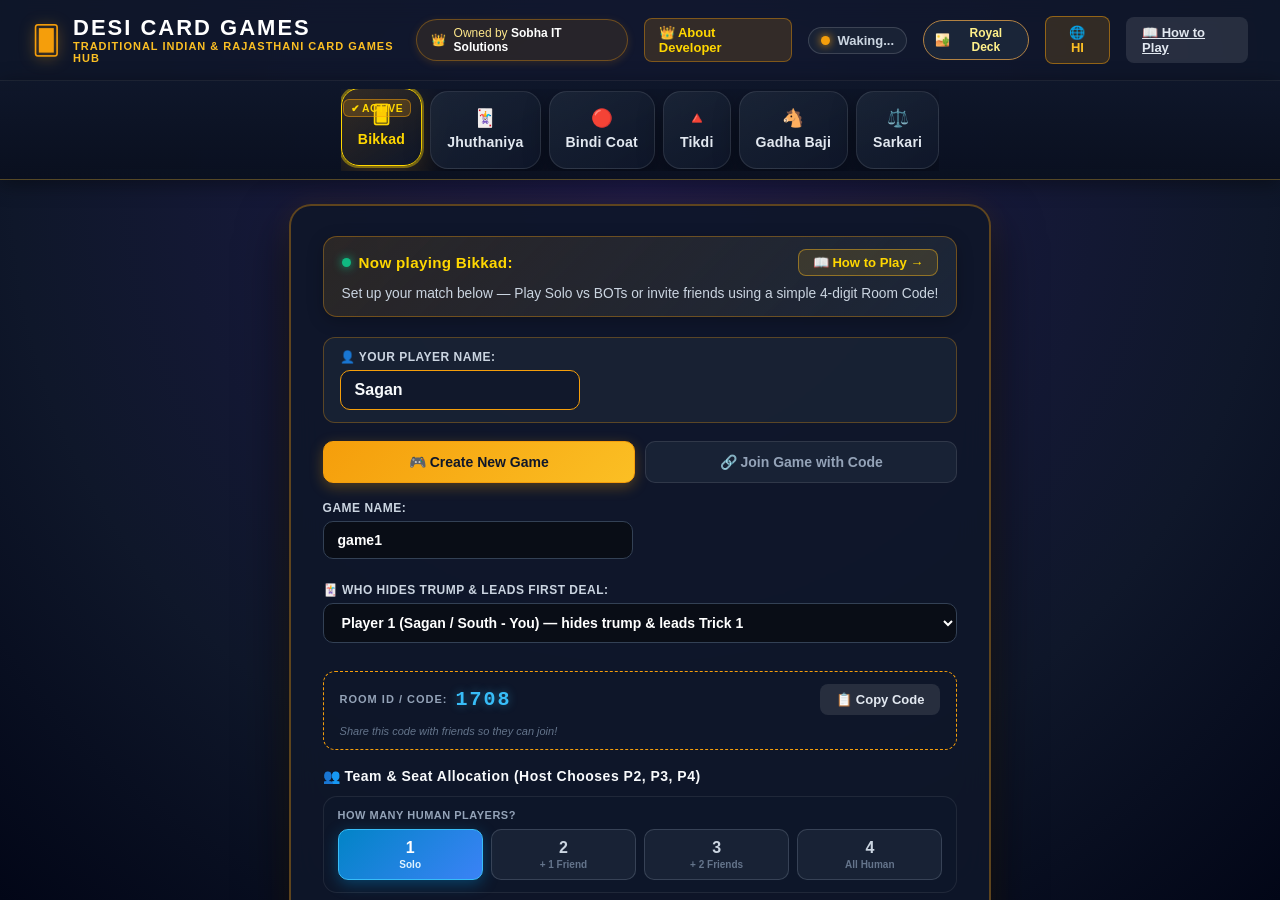
==== commit 8c7a6e8c: "Remove hero intro and developer teaser cards from home page and clean up LIVE/Active wording" ====
--- a/frontend/index.html
+++ b/frontend/index.html
@@ -5,7 +5,7 @@
     <meta name="viewport" content="width=device-width, initial-scale=1.0, maximum-scale=1.0, user-scalable=no">
     <title>Desi Card Games - Traditional Indian &amp; Rajasthani Card Games Hub</title>
     <link rel="icon" type="image/svg+xml" href="favicon.svg">
-    <link rel="stylesheet" href="style.css?v=29">
+    <link rel="stylesheet" href="style.css?v=30">
     <!-- Google Fonts: Cinzel & Outfit for Royal Rajput Aesthetics -->
     <link rel="preconnect" href="https://fonts.googleapis.com">
     <link rel="preconnect" href="https://fonts.gstatic.com" crossorigin>
@@ -263,93 +263,17 @@
                 <section class="home-wip-card hidden" id="home-wip-card">
                     <div class="wip-icon-header" id="wip-game-icon">🐴</div>
                     <h2 class="wip-title" id="wip-game-title">Gadha Baji — Work in Progress</h2>
-                    <div class="wip-badge">🚧 Under Active Development</div>
+                    <div class="wip-badge">🚧 Work in Progress</div>
                     <p class="wip-desc" id="wip-game-desc">
                         Gadha Baji (Donkey / Get Away) is currently in development with authentic Rajasthani card rules, custom AI bots, and online multiplayer.
                     </p>
                     <div class="wip-alternative-box">
-                        <div class="wip-alt-title">✨ While we craft this game, enjoy our live desi card games:</div>
+                        <div class="wip-alt-title">✨ While we craft this game, enjoy other games:</div>
                         <div class="wip-alt-buttons">
                             <button type="button" class="wip-alt-btn" onclick="switchActiveGame('bikkad')">🂠 Play Bikkad</button>
                             <button type="button" class="wip-alt-btn" onclick="switchActiveGame('jhuthaniya')">🃏 Play Jhuthaniya</button>
                             <button type="button" class="wip-alt-btn" onclick="switchActiveGame('tikdi')">🔺 Play Tikdi</button>
                             <button type="button" class="wip-alt-btn" onclick="switchActiveGame('bindicoat')">🔴 Play Bindi Coat</button>
-                        </div>
-                    </div>
-                </section>
-
-                <!-- 2. Cultural & Regional Hero Section (Down Below) -->
-                <section class="home-hero-section home-hero-bottom">
-                    <div class="hero-badge">🏜️ TRADITIONAL DESI &amp; RAJASTHANI CARD GAMES HUB</div>
-                    <h2 class="hero-title">Play Classic Desi Card Games <span class="highlight-gold">Online with Friends</span></h2>
-                    <div class="hero-dev-credit">
-                        <span class="dev-sparkle">✨</span>
-                        <span>Owned &amp; Developed by <strong>Sobha IT Solutions</strong> · Founded by <strong>Sagan &amp; Anita Parihariya</strong></span>
-                        <a href="about.html" class="hero-dev-link">👑 Read Developer Journey →</a>
-                    </div>
-                    <p class="hero-lead">
-                        Apne Rajasthan aur Bharat ke sabse lokpriya aur shandar traditional card games ka digital adda! Experience authentic regional rules preserved faithfully, royal court cards, smart bots, and private rooms with friends. Start playing <strong>Bikkad</strong> right now, or explore our other live games like <strong>Jhuthaniya</strong>, <strong>Bindi Coat</strong>, and <strong>Tikdi</strong>!
-                    </p>
-                </section>
-
-                <!-- 3. Cultural & Platform Pillars Grid -->
-                <section class="home-pillars-section">
-                    <div class="rules-highlight-grid" id="rules-section">
-                        <div class="rule-card">
-                            <span class="rule-icon">👑</span>
-                            <h4>Authentic Regional Rules</h4>
-                            <p>Traditional rules, scoring ladders, and trick formats preserved faithfully from real village card traditions.</p>
-                        </div>
-                        <div class="rule-card">
-                            <span class="rule-icon">🎴</span>
-                            <h4>Classic Royal Playing Cards</h4>
-                            <p>High-resolution vector cards with traditional reversible Jack, Queen, and King royal artwork.</p>
-                        </div>
-                        <div class="rule-card">
-                            <span class="rule-icon">👥</span>
-                            <h4>Multiplayer &amp; Smart BOTs</h4>
-                            <p>Create instant 4-digit code rooms to play with friends, or enjoy smart solo play against adaptive bots.</p>
-                        </div>
-                        <div class="rule-card">
-                            <span class="rule-icon">🏜️</span>
-                            <h4>Cultural Heritage Mission</h4>
-                            <p>Crafted with love by Sobha IT Solutions to preserve, celebrate, and digitize Rajasthan and India's traditional card games.</p>
-                        </div>
-                    </div>
-                </section>
-
-                <!-- 5. Developer & Studio Showcase Card (Links to dedicated about.html) -->
-                <section class="home-about-teaser" id="home-about-teaser">
-                    <div class="about-teaser-card" onclick="window.location.href='about.html'" title="Click to view full developer story, achievements &amp; journey">
-                        <div class="teaser-photo-wrap">
-                            <img src="assets/sagan-profile.png" alt="Sagan Pariyar - Principal Data Engineer" class="teaser-dev-img">
-                        </div>
-                        <div class="about-teaser-left">
-                            <div class="about-teaser-badge">
-                                <span class="teaser-crown">👑</span>
-                                <span>Firm Owner: <strong>Sobha IT Solutions</strong></span>
-                                <span class="teaser-verified-pill">✔ Principal Data Engineer @ Itron</span>
-                                <span class="teaser-rajasthan-pill">🏜️ Born &amp; Rooted in Rajasthan</span>
-                            </div>
-                            <h3 class="about-teaser-name">Crafted by Sagan Pariyar &amp; Anita Parihariya</h3>
-                            <div class="about-teaser-sub">Principal Data Engineer @ Itron · Founders of <strong>Sobha IT Solutions</strong></div>
-                            <p class="about-teaser-desc about-en-text">
-                                Architected by Sagan Pariyar (Principal Data Engineer @ Itron, Enterprise Lakehouse &amp; MLOps Architect) and Anita Parihariya to elevate India and Rajasthan's beloved traditional card games into zero-latency digital masterpieces.
-                            </p>
-                            <p class="about-teaser-desc about-hi-text">
-                                सगन परिहारिया (Itron में प्रिंसिपल डेटा इंजीनियर, एंटरप्राइज लेकहाउस एवं एमएलऑप्स आर्किटेक्ट) एवं अनिता परिहारिया द्वारा राजस्थान और भारत के पारंपरिक खेलों को सहेजने का आधुनिक प्रयास।
-                            </p>
-                            <div class="about-teaser-tags">
-                                <span class="teaser-pill">🏛️ Principal Data Engineer @ Itron</span>
-                                <span class="teaser-pill">☁️ Databricks &amp; AWS Lakehouse</span>
-                                <span class="teaser-pill">🤖 Enterprise GenAI &amp; MLOps</span>
-                                <span class="teaser-pill">🎓 B.Tech (VJTI) · 95% Polytechnic Honors</span>
-                            </div>
-                        </div>
-                        <div class="about-teaser-right">
-                            <a href="about.html" class="btn btn-warning btn-md about-teaser-btn">
-                                👑 Developer Journey &amp; Achievements →
-                            </a>
                         </div>
                     </div>
                 </section>
@@ -1280,12 +1204,12 @@
     <!-- Games Hub Toast Notification for Coming Soon Games -->
     <div id="hub-toast" class="hub-toast hidden"></div>
 
-    <script src="config.js?v=29"></script>
-    <script src="i18n.js?v=29"></script>
-    <script src="cards.js?v=29"></script>
-    <script src="audio.js?v=29"></script>
-    <script src="app.js?v=29"></script>
-    <script src="rules.js?v=29"></script>
-    <script src="pwa.js?v=29"></script>
+    <script src="config.js?v=30"></script>
+    <script src="i18n.js?v=30"></script>
+    <script src="cards.js?v=30"></script>
+    <script src="audio.js?v=30"></script>
+    <script src="app.js?v=30"></script>
+    <script src="rules.js?v=30"></script>
+    <script src="pwa.js?v=30"></script>
 </body>
 </html>
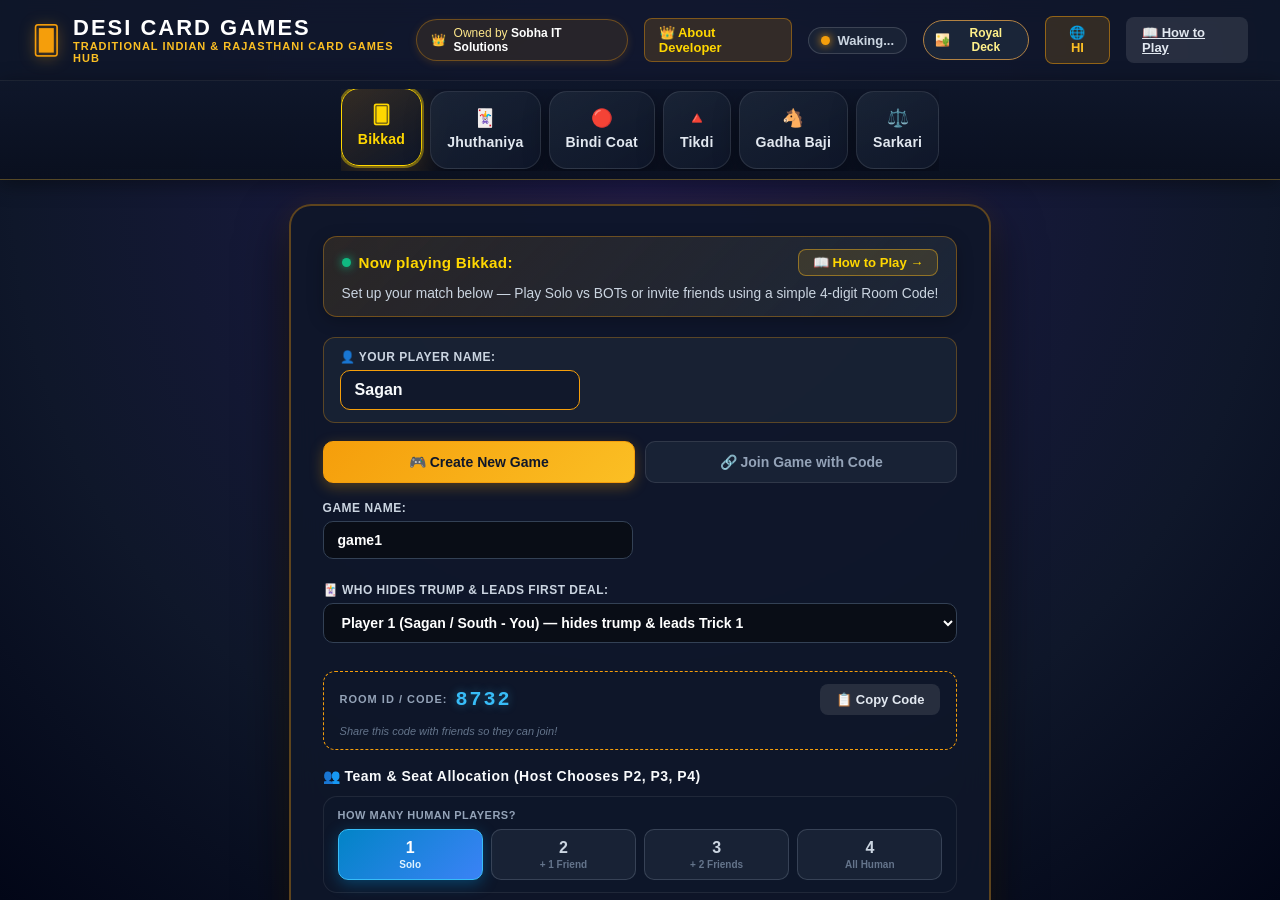
==== commit 277747d4: "Remove injected ::after ACTIVE badge from style.css and bump cache busters to v=31" ====
--- a/frontend/index.html
+++ b/frontend/index.html
@@ -5,7 +5,7 @@
     <meta name="viewport" content="width=device-width, initial-scale=1.0, maximum-scale=1.0, user-scalable=no">
     <title>Desi Card Games - Traditional Indian &amp; Rajasthani Card Games Hub</title>
     <link rel="icon" type="image/svg+xml" href="favicon.svg">
-    <link rel="stylesheet" href="style.css?v=30">
+    <link rel="stylesheet" href="style.css?v=31">
     <!-- Google Fonts: Cinzel & Outfit for Royal Rajput Aesthetics -->
     <link rel="preconnect" href="https://fonts.googleapis.com">
     <link rel="preconnect" href="https://fonts.gstatic.com" crossorigin>
@@ -1204,12 +1204,12 @@
     <!-- Games Hub Toast Notification for Coming Soon Games -->
     <div id="hub-toast" class="hub-toast hidden"></div>
 
-    <script src="config.js?v=30"></script>
-    <script src="i18n.js?v=30"></script>
-    <script src="cards.js?v=30"></script>
-    <script src="audio.js?v=30"></script>
-    <script src="app.js?v=30"></script>
-    <script src="rules.js?v=30"></script>
-    <script src="pwa.js?v=30"></script>
+    <script src="config.js?v=31"></script>
+    <script src="i18n.js?v=31"></script>
+    <script src="cards.js?v=31"></script>
+    <script src="audio.js?v=31"></script>
+    <script src="app.js?v=31"></script>
+    <script src="rules.js?v=31"></script>
+    <script src="pwa.js?v=31"></script>
 </body>
 </html>
--- a/frontend/style.css
+++ b/frontend/style.css
@@ -4073,18 +4073,8 @@
     transform: translateY(-3px);
 }
 .gsel-card.gsel-active::after {
-    content: '✔ ACTIVE';
-    position: absolute;
-    top: 10px;
-    right: 10px;
-    font-size: 0.65rem;
-    font-weight: 800;
-    color: #ffd700;
-    background: rgba(245, 158, 11, 0.2);
-    border: 1px solid rgba(245, 158, 11, 0.5);
-    border-radius: 6px;
-    padding: 2px 7px;
-    letter-spacing: 0.5px;
+    display: none !important;
+    content: none !important;
 }
 
 .gsel-card.gsel-soon {
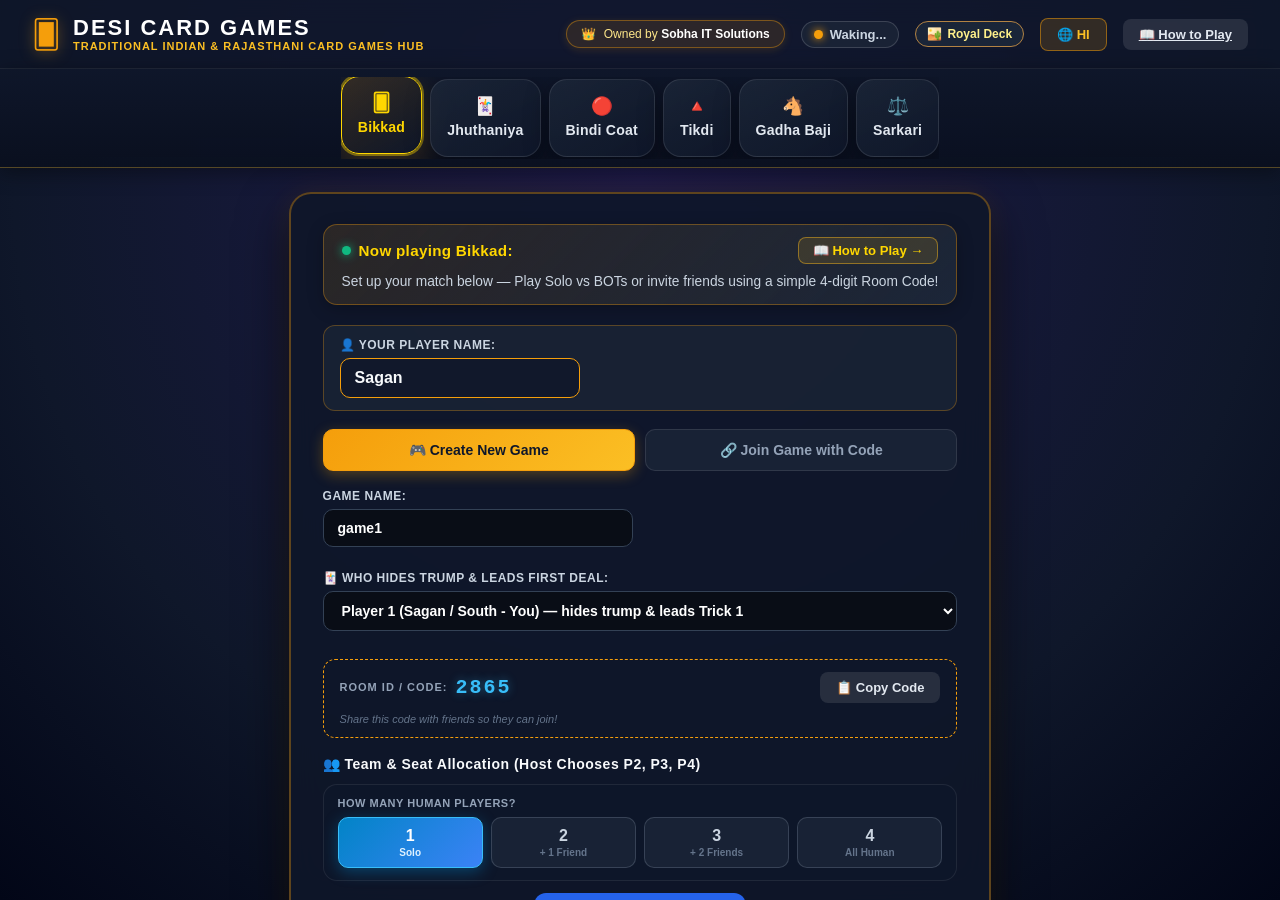
==== commit aa9b42b4: "Remove duplicate About Developer button from navbar and keep Owned by badge as link" ====
--- a/frontend/index.html
+++ b/frontend/index.html
@@ -5,7 +5,7 @@
     <meta name="viewport" content="width=device-width, initial-scale=1.0, maximum-scale=1.0, user-scalable=no">
     <title>Desi Card Games - Traditional Indian &amp; Rajasthani Card Games Hub</title>
     <link rel="icon" type="image/svg+xml" href="favicon.svg">
-    <link rel="stylesheet" href="style.css?v=31">
+    <link rel="stylesheet" href="style.css?v=32">
     <!-- Google Fonts: Cinzel & Outfit for Royal Rajput Aesthetics -->
     <link rel="preconnect" href="https://fonts.googleapis.com">
     <link rel="preconnect" href="https://fonts.gstatic.com" crossorigin>
@@ -34,13 +34,9 @@
                     </div>
                 </div>
                 <div class="home-nav-actions">
-                    <div class="creator-badge-top" onclick="openAboutDeveloperPage()" style="cursor: pointer;" title="About Owner: Sobha IT Solutions (Sagan &amp; Anita Parihariya)">
+                    <a href="about.html" class="creator-badge-top" title="About Owner: Sobha IT Solutions (Sagan &amp; Anita Parihariya)">
                         <span class="creator-icon">👑</span>
                         <span>Owned by <strong>Sobha IT Solutions</strong></span>
-                    </div>
-                    <!-- Direct link to dedicated About Developer page -->
-                    <a href="about.html" class="btn btn-sm btn-about-nav" title="Know About Developer Sagan Parihariya &amp; Sobha IT Solutions">
-                        👑 About Developer
                     </a>
                     <!-- PWA Install Button (Shown on installable browsers) -->
                     <button id="btn-install-pwa" class="btn btn-sm btn-install-pwa hidden" title="Install App on your device">
--- a/frontend/style.css
+++ b/frontend/style.css
@@ -1690,16 +1690,27 @@
 }
 
 .creator-badge-top {
-    display: flex;
+    display: inline-flex;
     align-items: center;
     gap: 8px;
-    background: rgba(245, 158, 11, 0.1);
-    border: 1px solid rgba(245, 158, 11, 0.35);
+    background: rgba(245, 158, 11, 0.12);
+    border: 1px solid rgba(245, 158, 11, 0.4);
     padding: 6px 14px;
     border-radius: 9999px;
     font-size: 12px;
     color: #fde68a;
     box-shadow: 0 2px 8px rgba(245, 158, 11, 0.15);
+    text-decoration: none;
+    cursor: pointer;
+    transition: all 0.2s ease;
+}
+
+.creator-badge-top:hover {
+    background: rgba(245, 158, 11, 0.22);
+    border-color: #ffd700;
+    color: #ffd700;
+    transform: translateY(-1px);
+    box-shadow: 0 4px 14px rgba(245, 158, 11, 0.25);
 }
 
 .creator-badge-top strong {
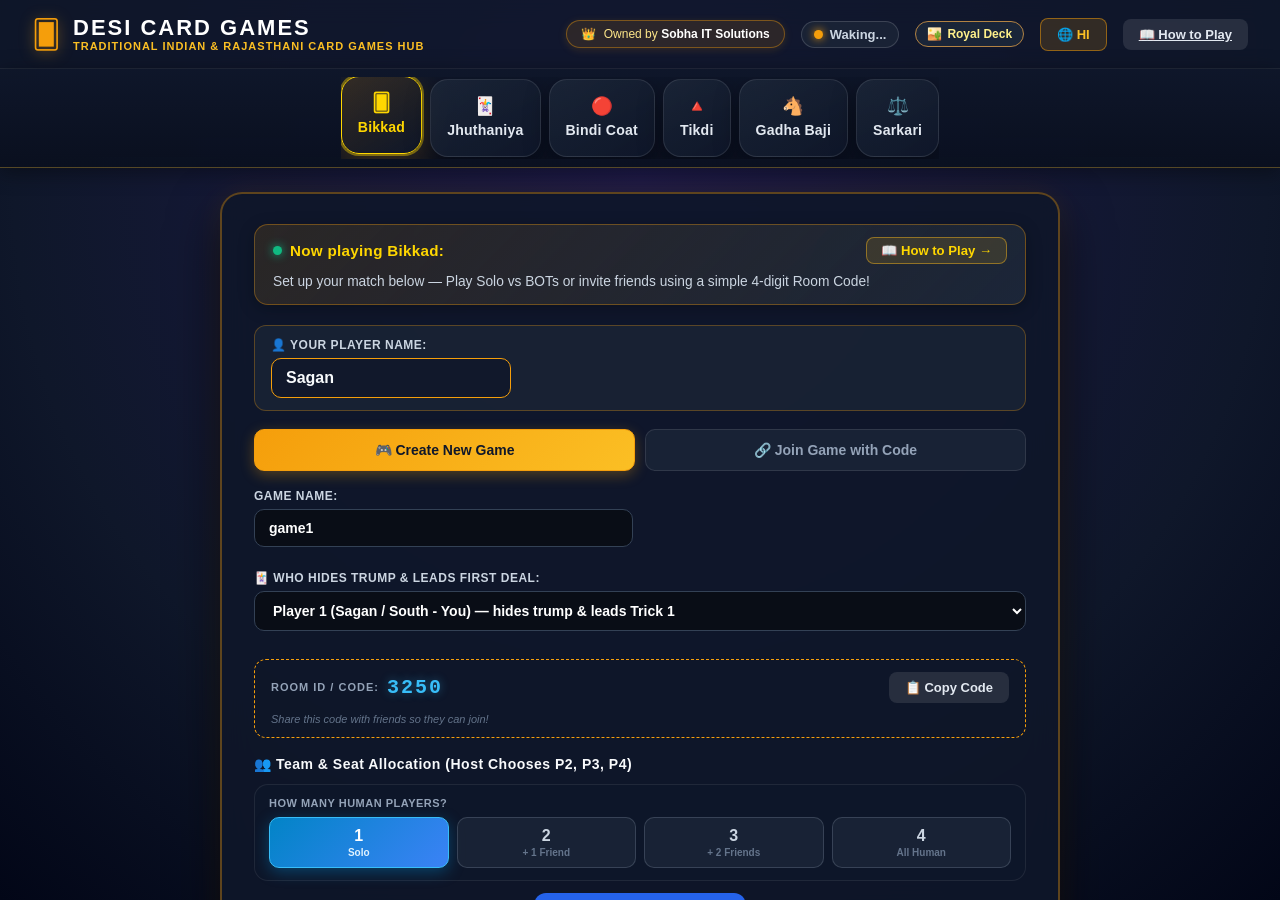
==== commit c241b3ee: "Restore 4 game highlight tiles below match console and bump cache busters to v=33" ====
--- a/frontend/index.html
+++ b/frontend/index.html
@@ -5,7 +5,7 @@
     <meta name="viewport" content="width=device-width, initial-scale=1.0, maximum-scale=1.0, user-scalable=no">
     <title>Desi Card Games - Traditional Indian &amp; Rajasthani Card Games Hub</title>
     <link rel="icon" type="image/svg+xml" href="favicon.svg">
-    <link rel="stylesheet" href="style.css?v=32">
+    <link rel="stylesheet" href="style.css?v=33">
     <!-- Google Fonts: Cinzel & Outfit for Royal Rajput Aesthetics -->
     <link rel="preconnect" href="https://fonts.googleapis.com">
     <link rel="preconnect" href="https://fonts.gstatic.com" crossorigin>
@@ -270,6 +270,31 @@
                             <button type="button" class="wip-alt-btn" onclick="switchActiveGame('jhuthaniya')">🃏 Play Jhuthaniya</button>
                             <button type="button" class="wip-alt-btn" onclick="switchActiveGame('tikdi')">🔺 Play Tikdi</button>
                             <button type="button" class="wip-alt-btn" onclick="switchActiveGame('bindicoat')">🔴 Play Bindi Coat</button>
+                        </div>
+                </section>
+
+                <!-- 4 Highlights / Platform Features Tiles -->
+                <section class="home-pillars-section">
+                    <div class="rules-highlight-grid" id="rules-section">
+                        <div class="rule-card">
+                            <span class="rule-icon">👑</span>
+                            <h4>Authentic Regional Rules</h4>
+                            <p>Traditional rules, scoring ladders, and trick formats preserved faithfully from real village card traditions.</p>
+                        </div>
+                        <div class="rule-card">
+                            <span class="rule-icon">🎴</span>
+                            <h4>Classic Royal Playing Cards</h4>
+                            <p>High-resolution vector cards with traditional reversible Jack, Queen, and King royal artwork.</p>
+                        </div>
+                        <div class="rule-card">
+                            <span class="rule-icon">👥</span>
+                            <h4>Multiplayer &amp; Smart BOTs</h4>
+                            <p>Create instant 4-digit code rooms to play with friends, or enjoy smart solo play against adaptive bots.</p>
+                        </div>
+                        <div class="rule-card">
+                            <span class="rule-icon">🏜️</span>
+                            <h4>Cultural Heritage Mission</h4>
+                            <p>Crafted with love by Sobha IT Solutions to preserve, celebrate, and digitize traditional desi card games.</p>
                         </div>
                     </div>
                 </section>
@@ -1200,12 +1225,12 @@
     <!-- Games Hub Toast Notification for Coming Soon Games -->
     <div id="hub-toast" class="hub-toast hidden"></div>
 
-    <script src="config.js?v=31"></script>
-    <script src="i18n.js?v=31"></script>
-    <script src="cards.js?v=31"></script>
-    <script src="audio.js?v=31"></script>
-    <script src="app.js?v=31"></script>
-    <script src="rules.js?v=31"></script>
-    <script src="pwa.js?v=31"></script>
+    <script src="config.js?v=33"></script>
+    <script src="i18n.js?v=33"></script>
+    <script src="cards.js?v=33"></script>
+    <script src="audio.js?v=33"></script>
+    <script src="app.js?v=33"></script>
+    <script src="rules.js?v=33"></script>
+    <script src="pwa.js?v=33"></script>
 </body>
 </html>
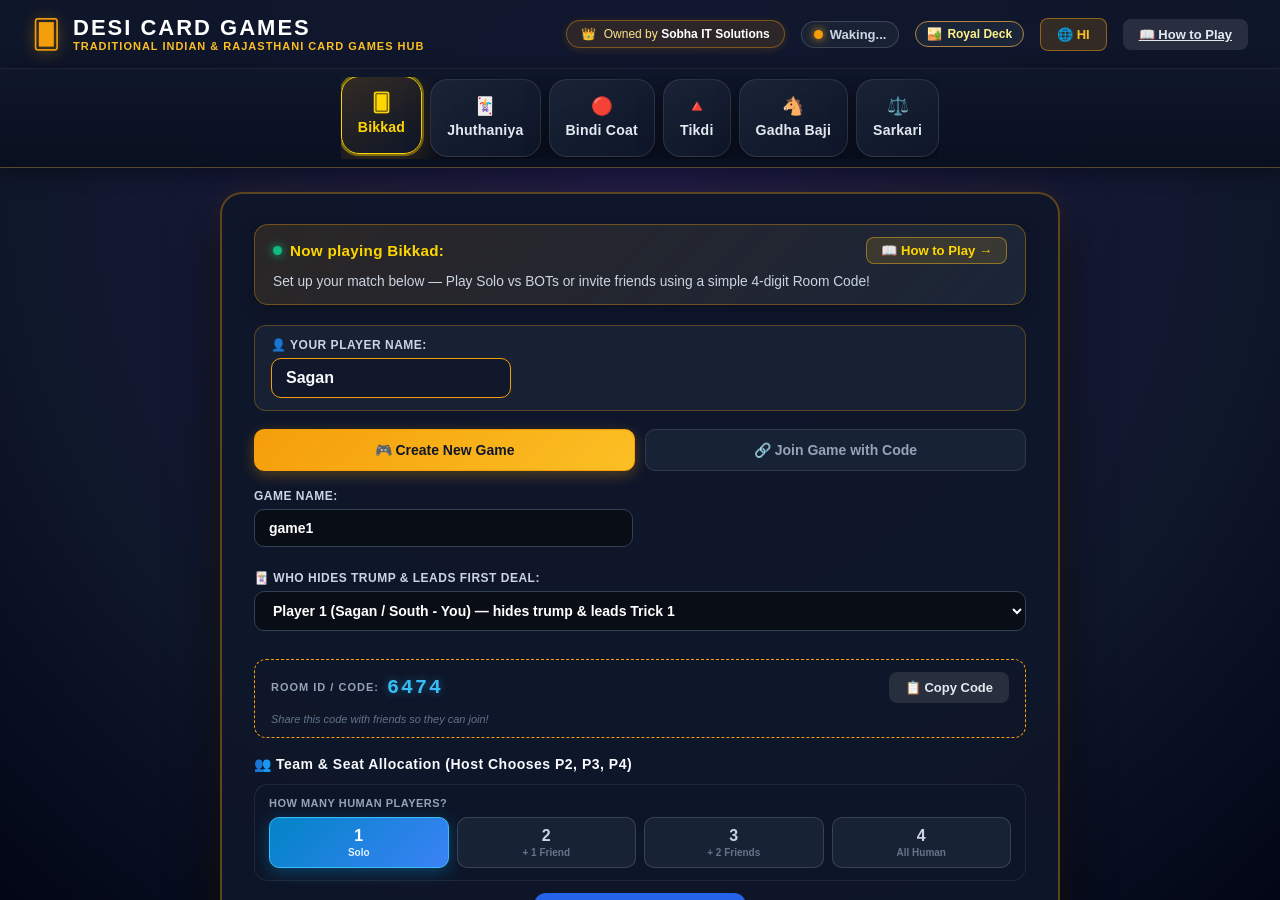
==== commit 23983c19: "Add card image onerror fallbacks, /bikkad/ trailing slash normalizer, and bump cache busters to v=34" ====
--- a/frontend/index.html
+++ b/frontend/index.html
@@ -5,7 +5,12 @@
     <meta name="viewport" content="width=device-width, initial-scale=1.0, maximum-scale=1.0, user-scalable=no">
     <title>Desi Card Games - Traditional Indian &amp; Rajasthani Card Games Hub</title>
     <link rel="icon" type="image/svg+xml" href="favicon.svg">
-    <link rel="stylesheet" href="style.css?v=33">
+    <script>
+        if (window.location.pathname === '/bikkad') {
+            window.location.replace('/bikkad/');
+        }
+    </script>
+    <link rel="stylesheet" href="style.css?v=34">
     <!-- Google Fonts: Cinzel & Outfit for Royal Rajput Aesthetics -->
     <link rel="preconnect" href="https://fonts.googleapis.com">
     <link rel="preconnect" href="https://fonts.gstatic.com" crossorigin>
@@ -1225,12 +1230,12 @@
     <!-- Games Hub Toast Notification for Coming Soon Games -->
     <div id="hub-toast" class="hub-toast hidden"></div>
 
-    <script src="config.js?v=33"></script>
-    <script src="i18n.js?v=33"></script>
-    <script src="cards.js?v=33"></script>
-    <script src="audio.js?v=33"></script>
-    <script src="app.js?v=33"></script>
-    <script src="rules.js?v=33"></script>
-    <script src="pwa.js?v=33"></script>
+    <script src="config.js?v=34"></script>
+    <script src="i18n.js?v=34"></script>
+    <script src="cards.js?v=34"></script>
+    <script src="audio.js?v=34"></script>
+    <script src="app.js?v=34"></script>
+    <script src="rules.js?v=34"></script>
+    <script src="pwa.js?v=34"></script>
 </body>
 </html>
--- a/frontend/style.css
+++ b/frontend/style.css
@@ -5401,6 +5401,27 @@
     pointer-events: none;
 }
 
+.face-fallback-symbol {
+    font-size: 1.8rem;
+    line-height: 1;
+    display: flex;
+    align-items: center;
+    justify-content: center;
+    pointer-events: none;
+    user-select: none;
+}
+
+.ace-fallback-symbol {
+    font-size: 2.2rem;
+    line-height: 1;
+    display: flex;
+    align-items: center;
+    justify-content: center;
+    pointer-events: none;
+    user-select: none;
+    filter: drop-shadow(0 1px 3px rgba(0, 0, 0, 0.25));
+}
+
 /* Pip Grid for Number Cards (2-10) - Enlarged symbols */
 .royal-card .pip-matrix {
     position: relative;
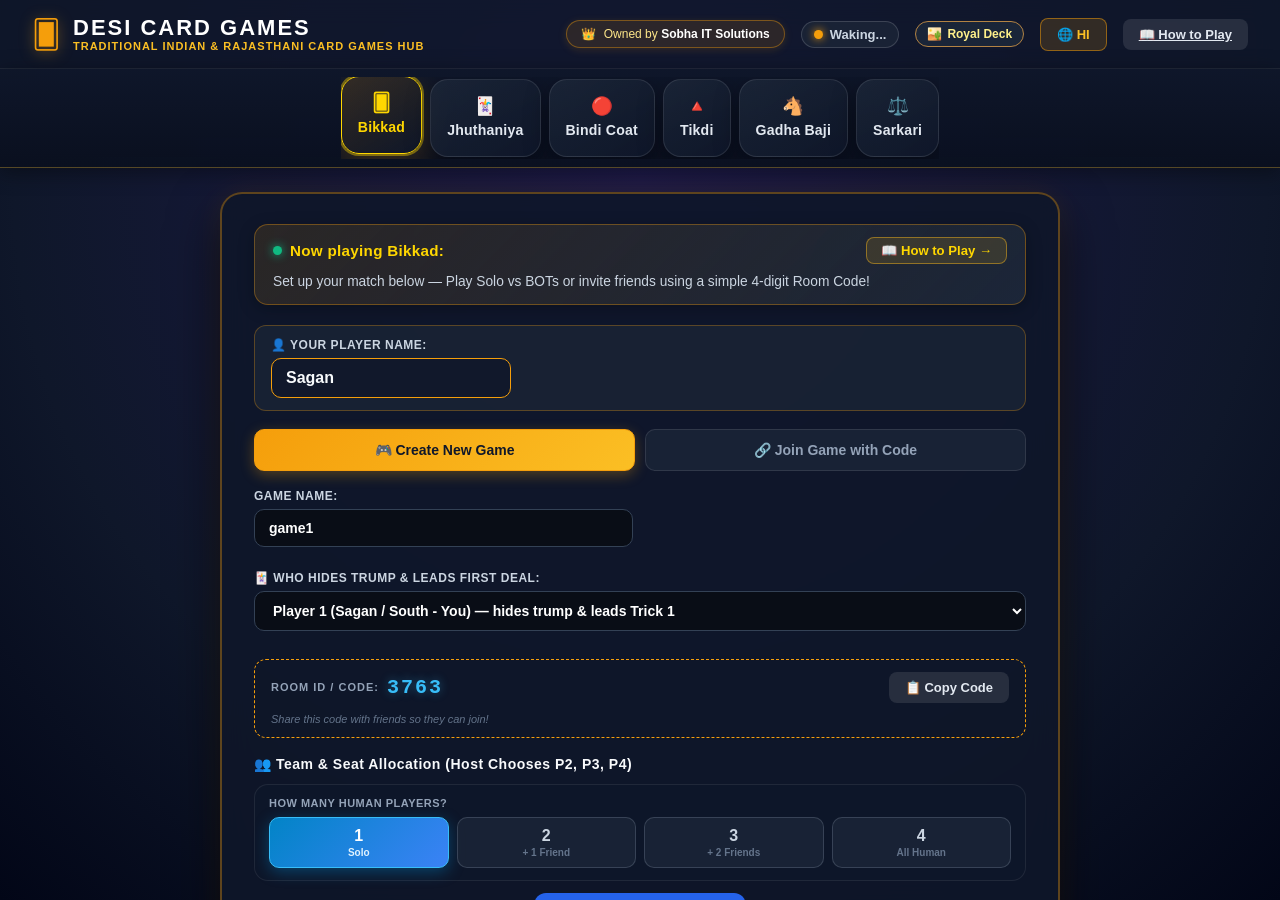
==== commit 59e5e6b1: "Fix pushState to preserve /bikkad/ subpath and return home without full page reload" ====
--- a/frontend/index.html
+++ b/frontend/index.html
@@ -10,7 +10,7 @@
             window.location.replace('/bikkad/');
         }
     </script>
-    <link rel="stylesheet" href="style.css?v=34">
+    <link rel="stylesheet" href="style.css?v=35">
     <!-- Google Fonts: Cinzel & Outfit for Royal Rajput Aesthetics -->
     <link rel="preconnect" href="https://fonts.googleapis.com">
     <link rel="preconnect" href="https://fonts.gstatic.com" crossorigin>
@@ -1230,12 +1230,12 @@
     <!-- Games Hub Toast Notification for Coming Soon Games -->
     <div id="hub-toast" class="hub-toast hidden"></div>
 
-    <script src="config.js?v=34"></script>
-    <script src="i18n.js?v=34"></script>
-    <script src="cards.js?v=34"></script>
-    <script src="audio.js?v=34"></script>
-    <script src="app.js?v=34"></script>
-    <script src="rules.js?v=34"></script>
-    <script src="pwa.js?v=34"></script>
+    <script src="config.js?v=35"></script>
+    <script src="i18n.js?v=35"></script>
+    <script src="cards.js?v=35"></script>
+    <script src="audio.js?v=35"></script>
+    <script src="app.js?v=35"></script>
+    <script src="rules.js?v=35"></script>
+    <script src="pwa.js?v=35"></script>
 </body>
 </html>
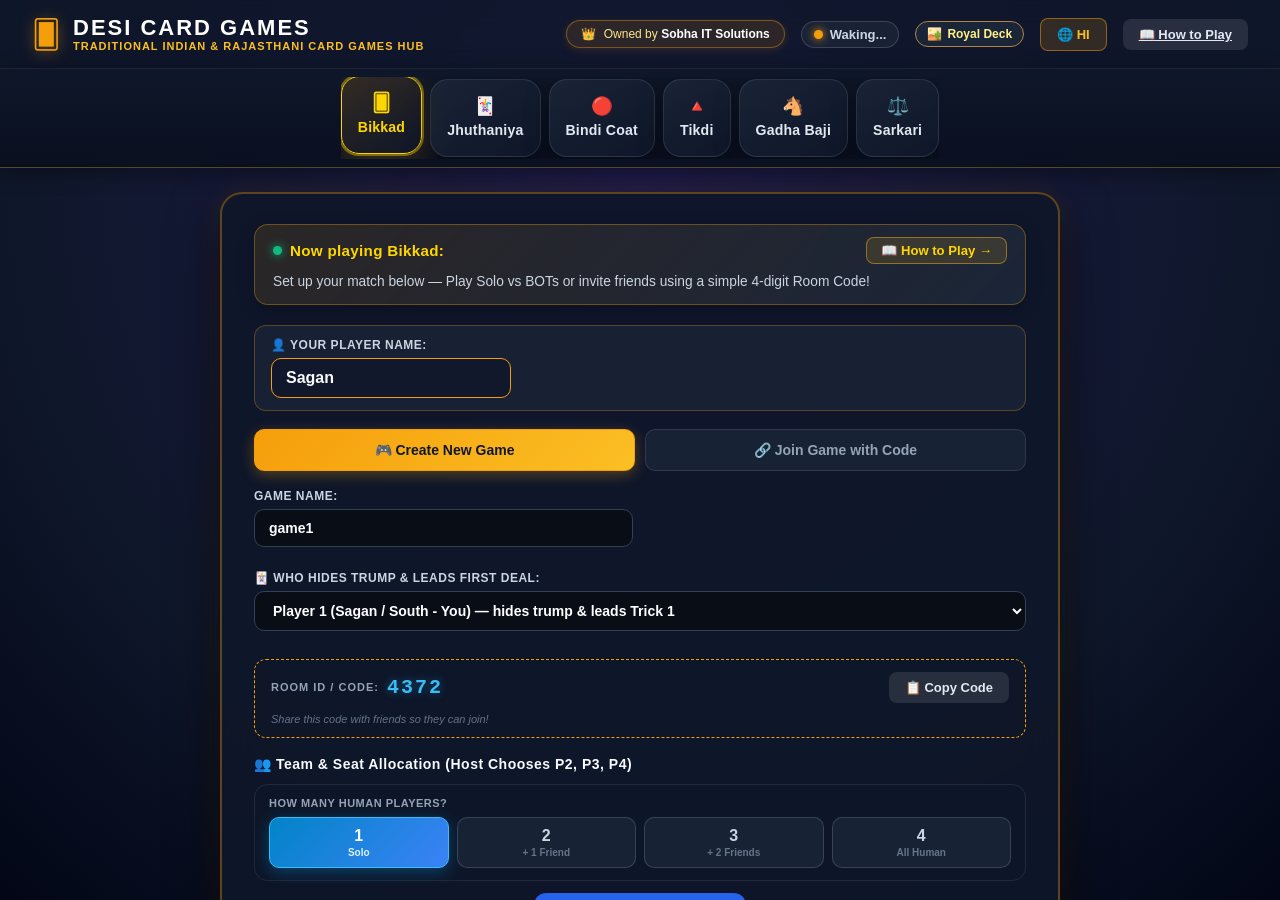
==== commit cb8bfae0: "Make openAboutDeveloperPage and returnToHub robustly preserve /bikkad/ subpath on GitHub Pages" ====
--- a/frontend/index.html
+++ b/frontend/index.html
@@ -10,7 +10,7 @@
             window.location.replace('/bikkad/');
         }
     </script>
-    <link rel="stylesheet" href="style.css?v=35">
+    <link rel="stylesheet" href="style.css?v=36">
     <!-- Google Fonts: Cinzel & Outfit for Royal Rajput Aesthetics -->
     <link rel="preconnect" href="https://fonts.googleapis.com">
     <link rel="preconnect" href="https://fonts.gstatic.com" crossorigin>
@@ -1230,12 +1230,12 @@
     <!-- Games Hub Toast Notification for Coming Soon Games -->
     <div id="hub-toast" class="hub-toast hidden"></div>
 
-    <script src="config.js?v=35"></script>
-    <script src="i18n.js?v=35"></script>
-    <script src="cards.js?v=35"></script>
-    <script src="audio.js?v=35"></script>
-    <script src="app.js?v=35"></script>
-    <script src="rules.js?v=35"></script>
-    <script src="pwa.js?v=35"></script>
+    <script src="config.js?v=36"></script>
+    <script src="i18n.js?v=36"></script>
+    <script src="cards.js?v=36"></script>
+    <script src="audio.js?v=36"></script>
+    <script src="app.js?v=36"></script>
+    <script src="rules.js?v=36"></script>
+    <script src="pwa.js?v=36"></script>
 </body>
 </html>
